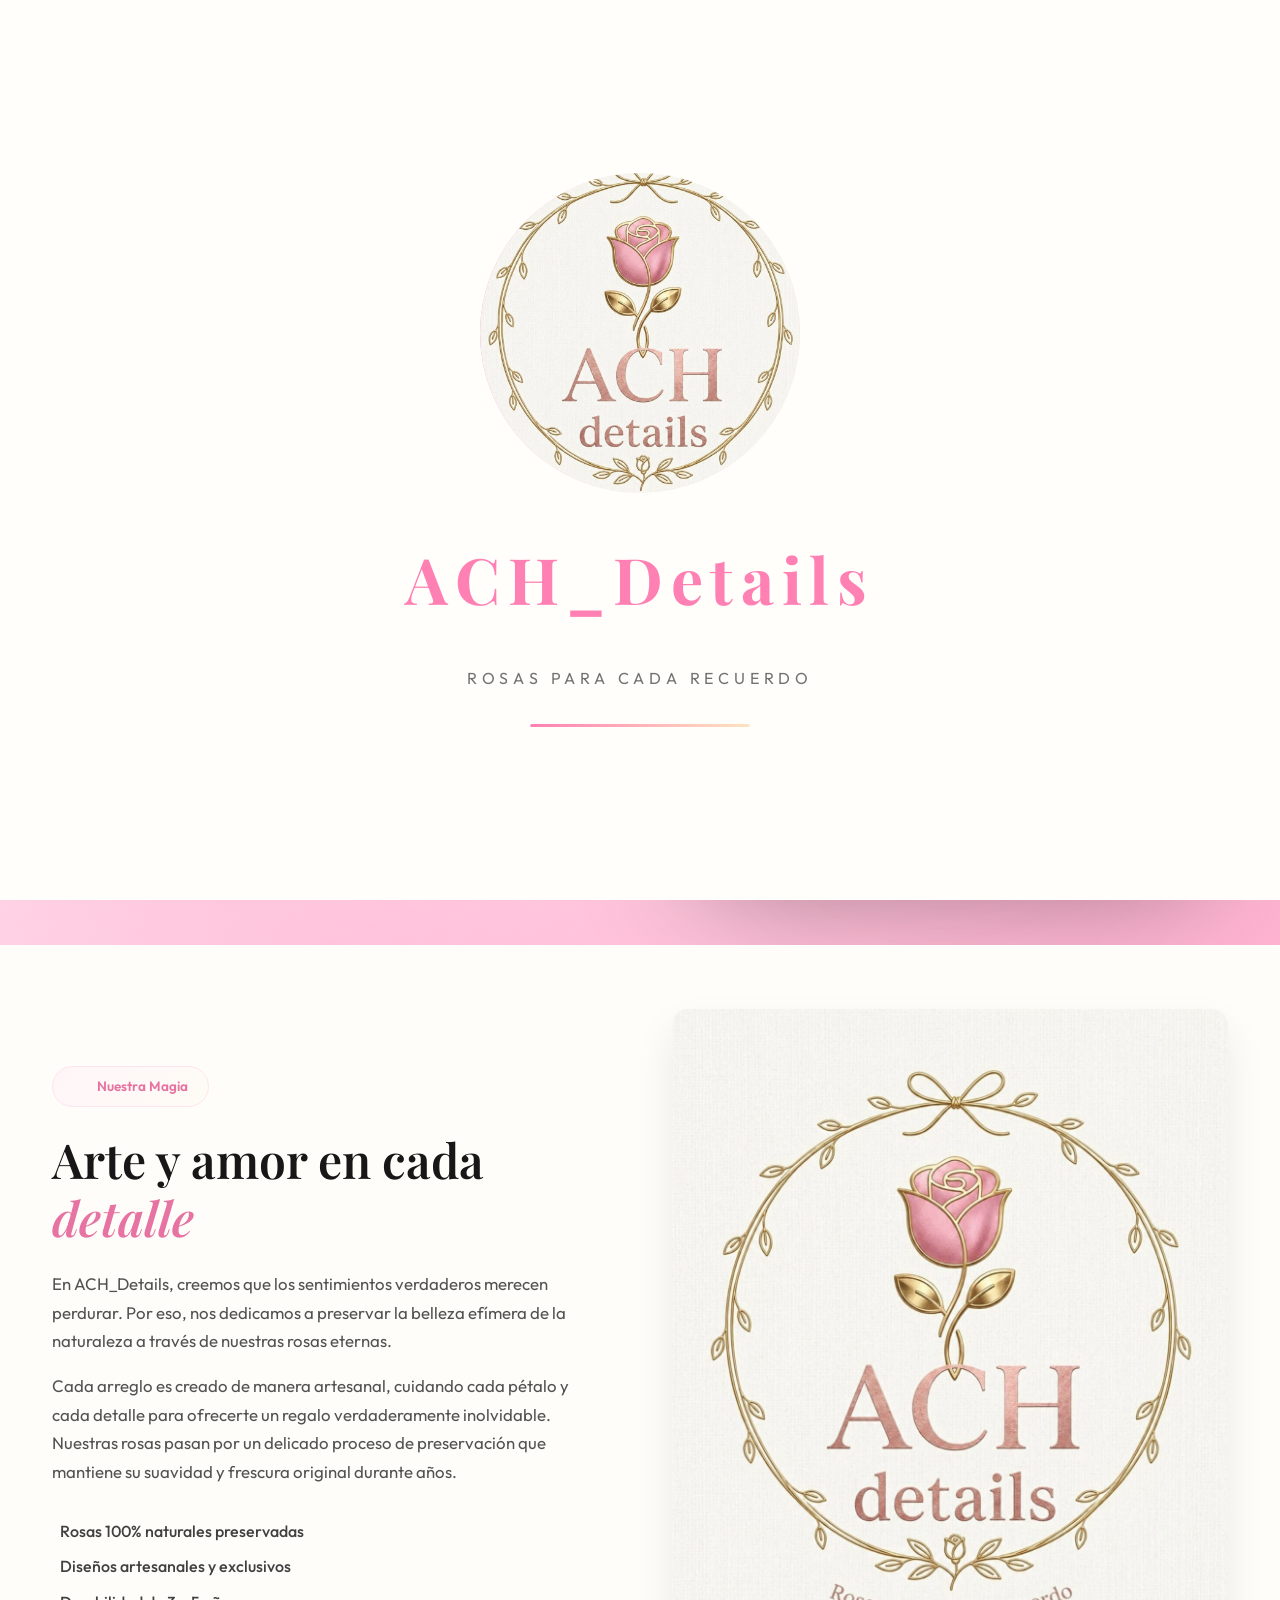
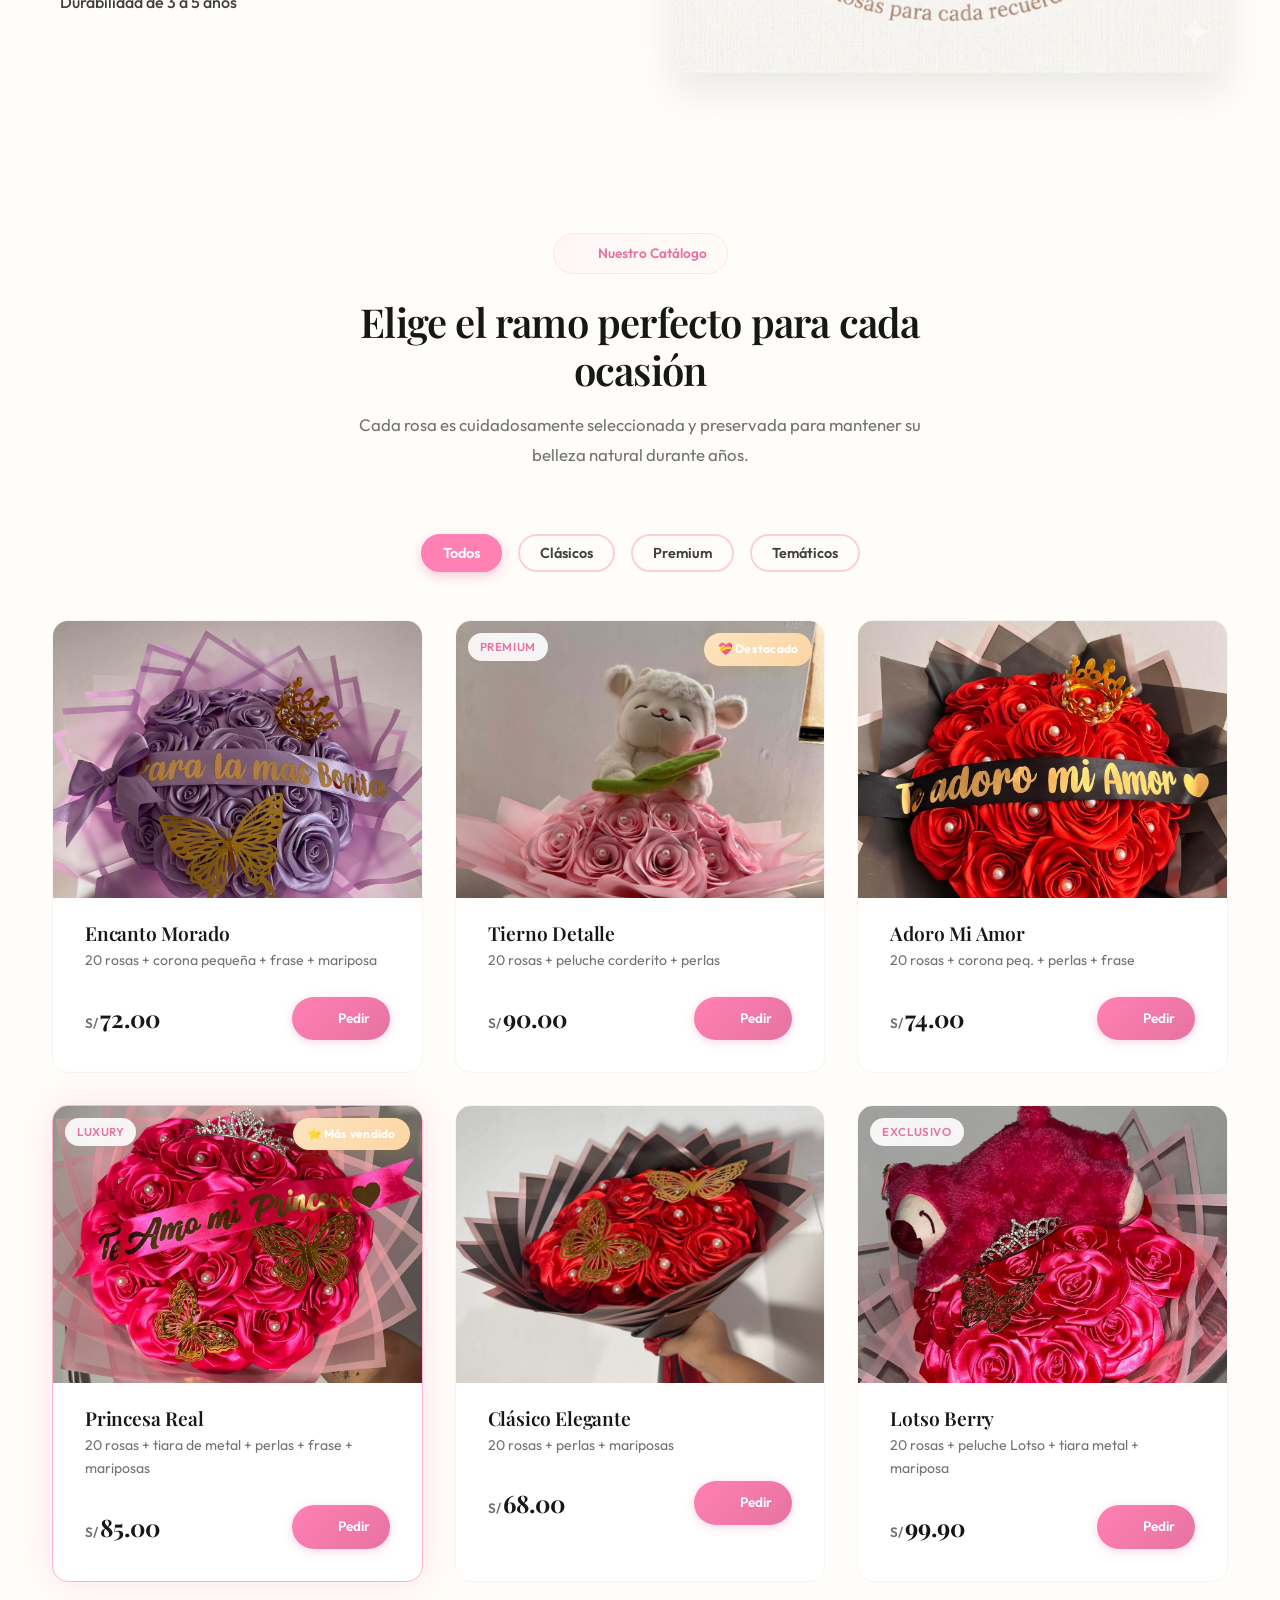
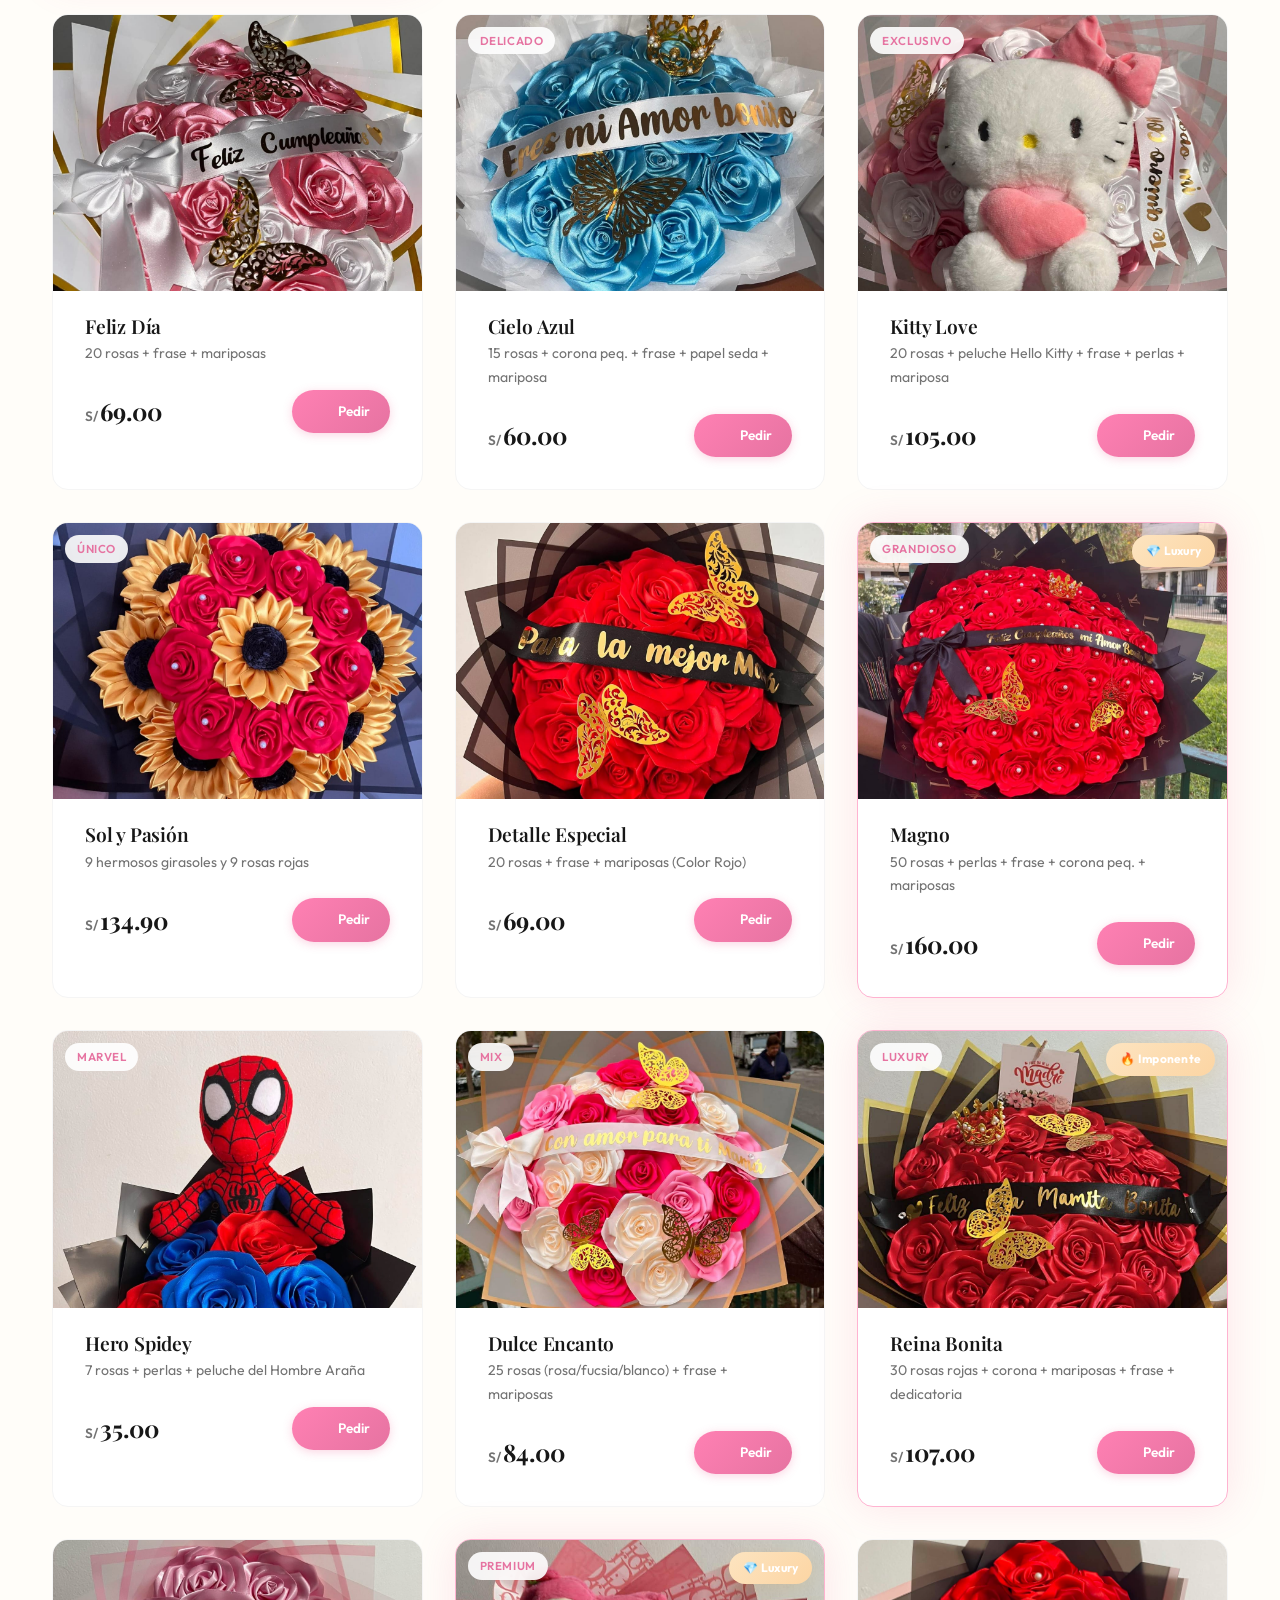
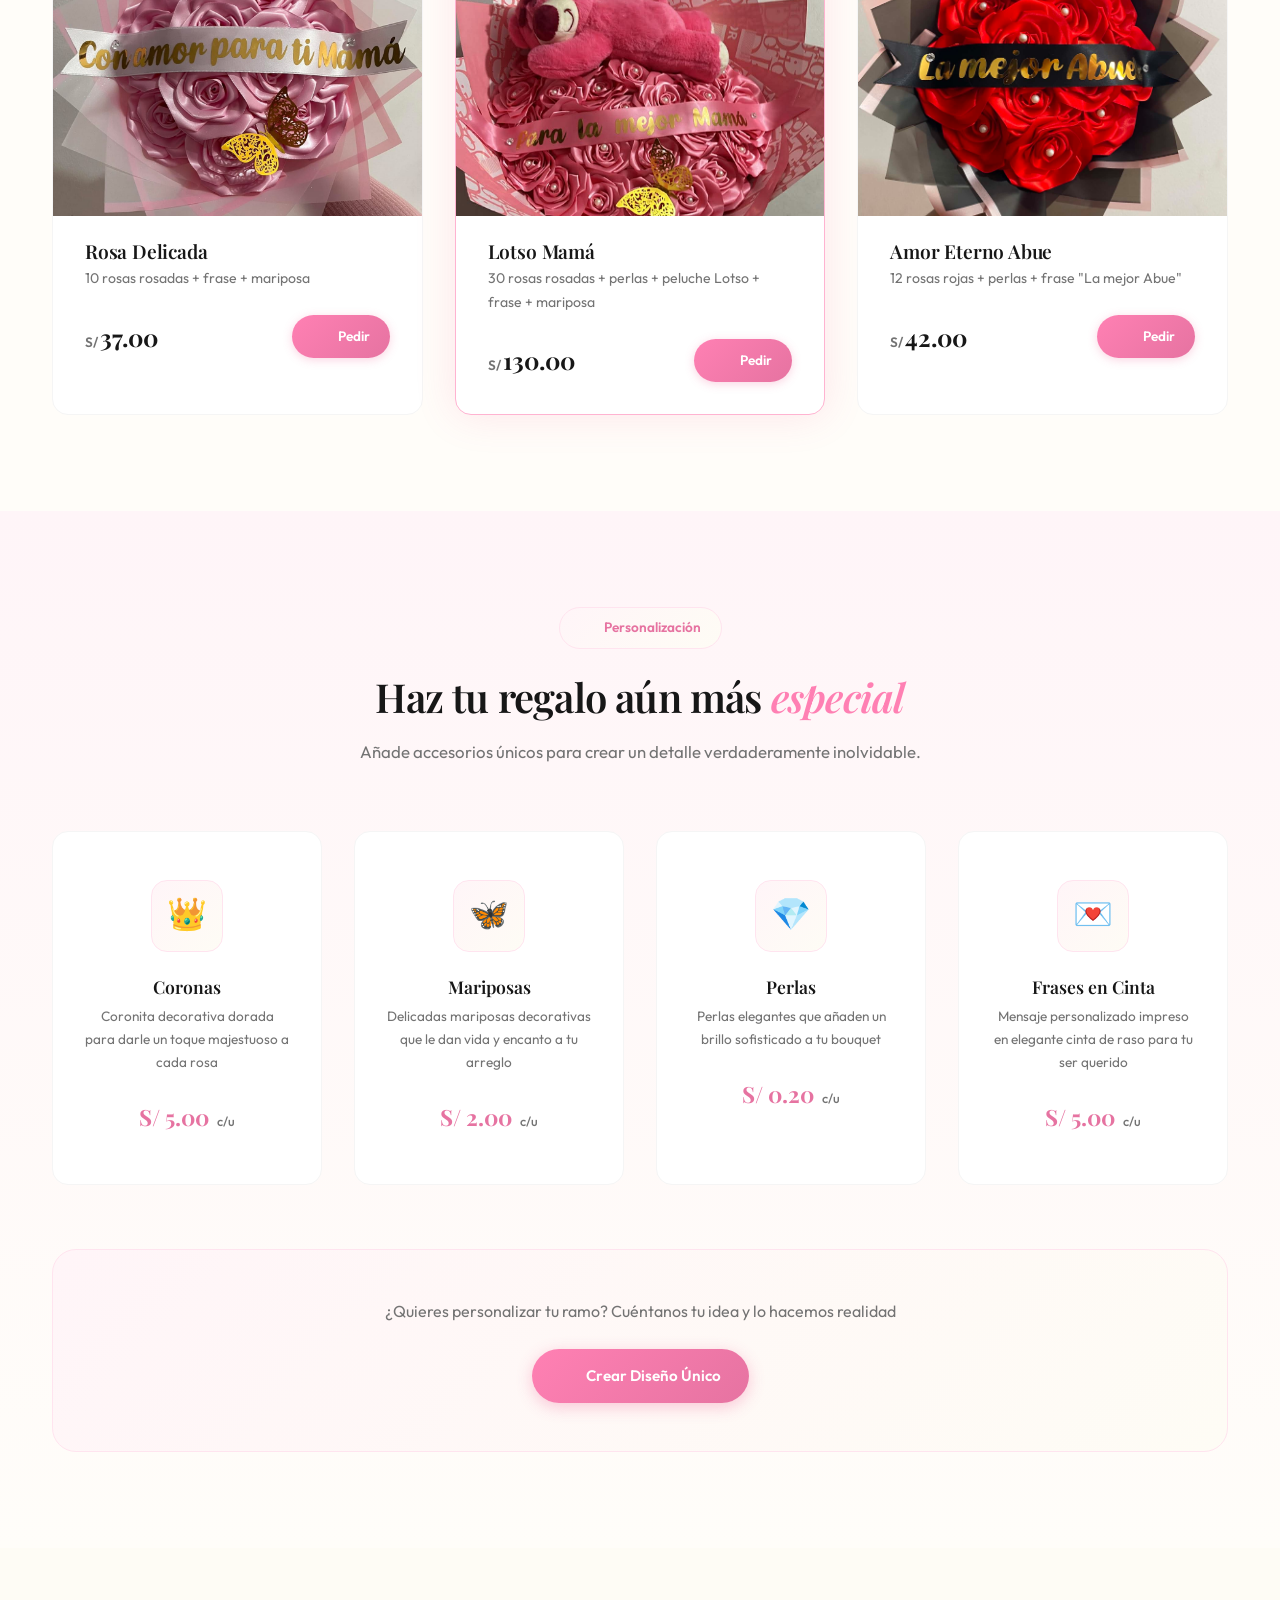
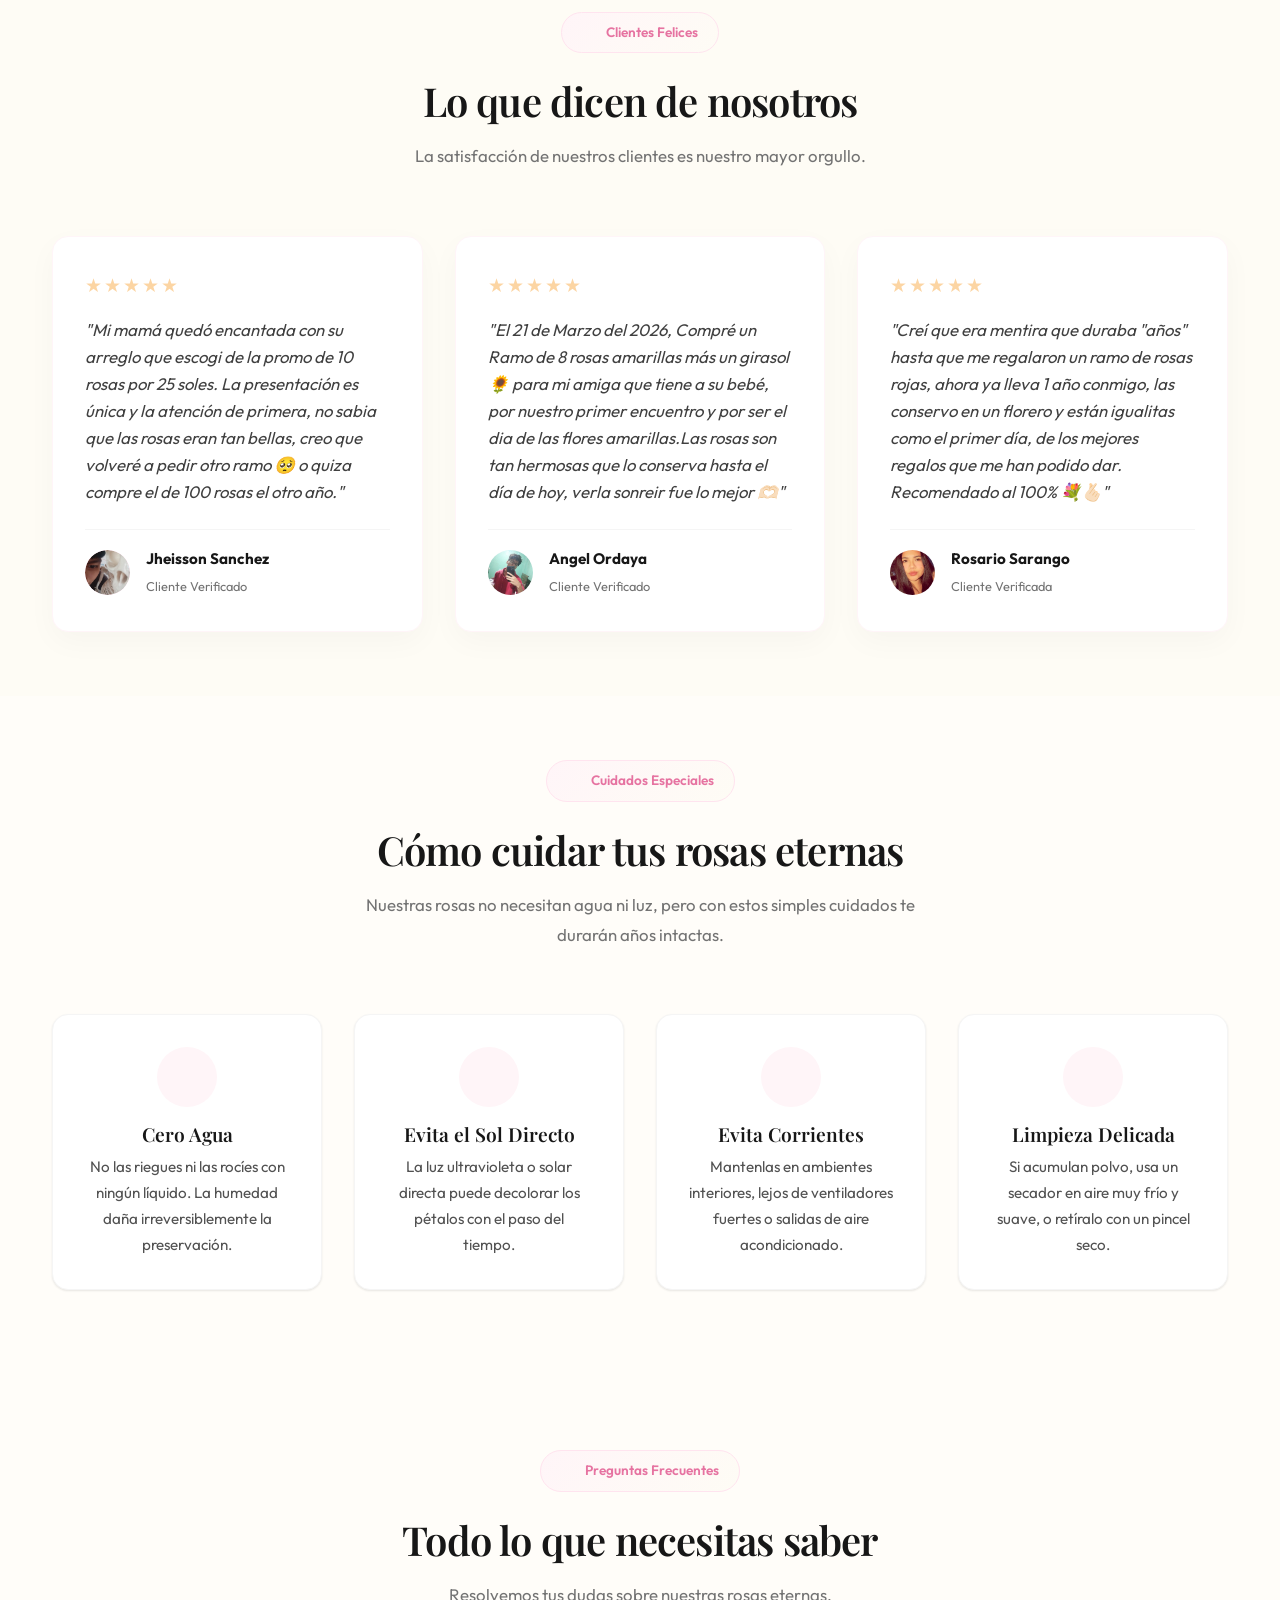
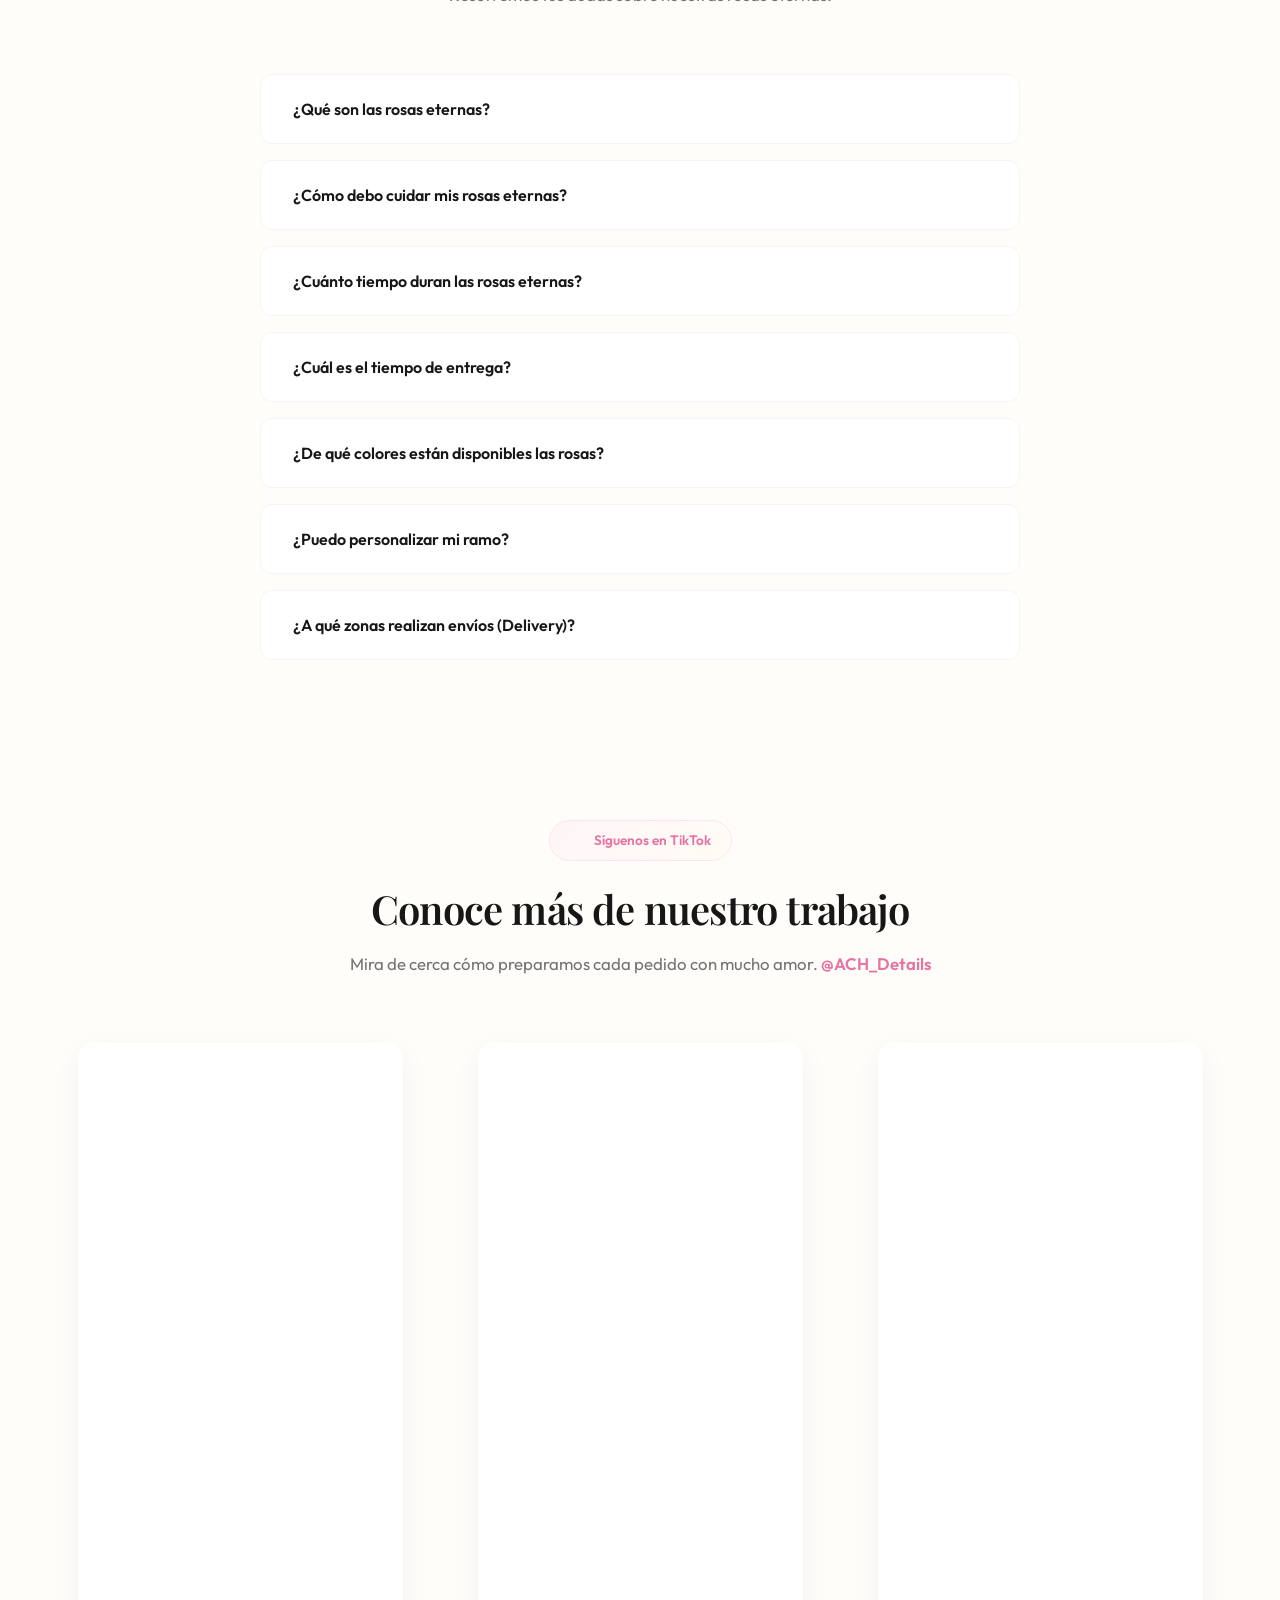
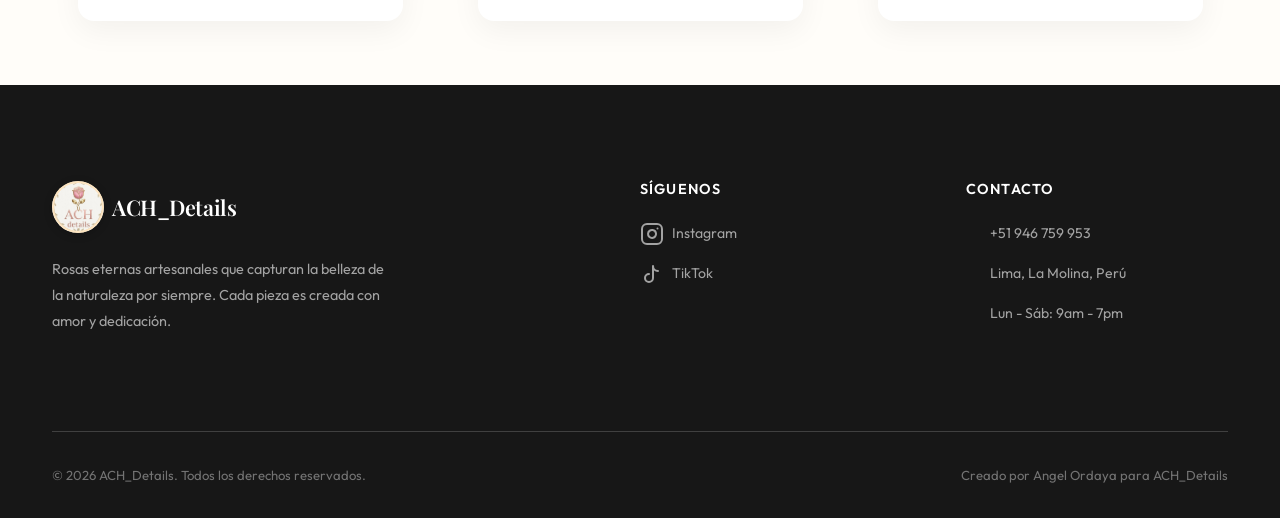
==== index.html @ c97e3cbd "Primer commit" ====
<!DOCTYPE html>
<html lang="es">

<head>
    <meta charset="UTF-8">
    <meta name="viewport" content="width=device-width, initial-scale=1.0">
    <meta name="description"
        content="ACH_Details - Rosas eternas que perduran para siempre. Ramos personalizados para cada ocasión especial. Envíos en Lima.">
    <meta name="keywords"
        content="rosas eternas, flores preservadas, ramos eternos, regalos, día de la madre, Lima, Perú">
    <title>ACH_Details | Catálogo General</title>

    <!-- Favicon -->
    <link rel="icon" type="image/jpeg" href="images/Logo.jpeg">
    <link rel="apple-touch-icon" href="images/Logo.jpeg">

    <!-- Open Graph / Redes Sociales -->
    <meta property="og:title" content="ACH_Details | Rosas Eternas">
    <meta property="og:description"
        content="Rosas artesanales que capturan la belleza de la naturaleza por siempre. Elaboradas a mano en Lima.">
    <meta property="og:image" content="https://ach-details-lima.netlify.app/images/Logo.jpeg">
    <meta property="og:url" content="https://ach-details-lima.netlify.app/">
    <meta property="og:type" content="website">

    <!-- Google Fonts -->
    <link rel="preconnect" href="https://fonts.googleapis.com">
    <link rel="preconnect" href="https://fonts.gstatic.com" crossorigin>
    <link
        href="https://fonts.googleapis.com/css2?family=Playfair+Display:ital,wght@0,400;0,500;0,600;0,700;1,400;1,500&family=Outfit:wght@300;400;500;600;700&display=swap"
        rel="stylesheet">

    <!-- Lucide Icons CDN -->
    <script src="https://unpkg.com/lucide@latest"></script>
    <!-- Canvas Confetti CDN -->
    <script src="https://cdn.jsdelivr.net/npm/canvas-confetti@1.6.0/dist/confetti.browser.min.js"></script>

    <link rel="stylesheet" href="styles.css">
    <script>
        // Pre-initialize theme to avoid flash
        const savedFatherMode = localStorage.getItem('fatherMode');
        if (savedFatherMode === 'true') {
            document.documentElement.setAttribute('data-theme', 'father');
        } else if (localStorage.getItem('theme') === 'dark') {
            document.documentElement.setAttribute('data-theme', 'dark');
        }
    </script>
</head>

<body>

    <!-- ========== PRELOADER ========== -->
    <div id="preloader">
        <div class="preloader-content">
            <div class="preloader-logo-frame">
                <img src="images/Logo.jpeg" alt="ACH_Details" class="preloader-logo">
            </div>
            <div class="preloader-text">ACH_Details</div>
            <div class="preloader-tagline">Rosas para cada recuerdo</div>
            <div class="preloader-loader">
                <div class="preloader-bar"></div>
            </div>
        </div>
    </div>

    <!-- ========== NAVBAR ========== -->
    <nav class="navbar" id="navbar">
        <div class="nav-container">
            <a href="index.html" class="nav-logo">
                <div class="logo-frame">
                    <img src="images/Logo.jpeg" alt="ACH_Details Logo" class="logo-img">
                </div>
                <span class="logo-text">ACH_Details</span>
            </a>
            <ul class="nav-links" id="nav-links">
                <li><a href="index.html#inicio">Inicio</a></li>
                <li><a href="index.html#catalogo">Catálogo</a></li>
                <li><a href="padre.html" class="nav-link-father"><i data-lucide="briefcase"></i> Día del Padre</a></li>
                <li><a href="madre.html" class="nav-link-special"><i data-lucide="flower-2"></i> Día de la Madre</a></li>
                <li><a href="index.html#personalizacion">Personalización</a></li>
                <li><a href="index.html#faq">FAQ</a></li>
            </ul>
            <div style="display: flex; align-items: center; gap: 10px;">
                <button id="theme-toggle" aria-label="Cambiar modo oscuro"
                    style="background:none; border:none; color:var(--text-secondary); cursor:pointer; padding:5px; transition:color 0.3s; z-index:1001;">
                    <i data-lucide="moon"></i>
                </button>
                <button id="music-toggle" aria-label="Reproducir música"
                    style="background:none; border:none; color:var(--text-secondary); cursor:pointer; padding:5px; transition:color 0.3s; z-index:1001;">
                    <i data-lucide="volume-x"></i>
                </button>
                <audio id="bg-audio" src="so-easy.mp3" autoplay loop></audio>
                <button class="nav-toggle" id="nav-toggle" aria-label="Abrir menú de navegación">
                    <span></span>
                    <span></span>
                    <span></span>
                </button>
            </div>
        </div>
    </nav>

    <!-- ========== HERO SECTION ========== -->
    <header class="hero" id="inicio">
        <div class="hero-particles" id="hero-particles"></div>
        <div class="hero-overlay"></div>
        <div class="hero-content">
            <div class="hero-text">
                <span class="hero-badge">
                    <i data-lucide="sparkles"></i>
                    Rosas para cada recuerdo
                </span>
                <h1>Regala amor que <em>perdura</em> para siempre</h1>
                <p>Descubre nuestra colección exclusiva de rosas eternas, preservadas con técnicas artesanales para
                    mantener su belleza intacta durante años.</p>
                <div class="hero-cta">
                    <a href="#catalogo" class="btn btn-primary" id="cta-catalogo">
                        <i data-lucide="shopping-bag"></i>
                        Ver Catálogo
                    </a>
                    <a href="https://wa.me/51946759953?text=Hola%2C%20me%20interesan%20sus%20rosas%20eternas"
                        class="btn btn-outline" target="_blank" id="cta-whatsapp">
                        <i data-lucide="message-circle"></i>
                        Escríbenos
                    </a>
                </div>
                <div class="hero-stats">
                    <div class="stat-item">
                        <span class="stat-number" data-target="500">0</span>+
                        <span class="stat-label">Clientes felices</span>
                    </div>
                    <div class="stat-item">
                        <span class="stat-number" data-target="3">0</span>+
                        <span class="stat-label">Años de duración</span>
                    </div>
                    <div class="stat-item">
                        <span class="stat-number" data-target="50">0</span>+
                        <span class="stat-label">Diseños únicos</span>
                    </div>
                </div>
            </div>
            <div class="hero-image">
                <div class="hero-image-wrapper">
                    <img src="images/Angela.jpg" alt="Angela" loading="eager" id="hero-img">
                    <div class="hero-image-glow"></div>
                </div>
            </div>
        </div>
        <div class="hero-scroll-indicator">
            <a href="#nosotros">
                <i data-lucide="chevrons-down"></i>
            </a>
        </div>
    </header>

    <!-- ========== ABOUT SECTION ========== -->
    <section class="about-section" id="nosotros">
        <div class="container">
            <div class="about-content">
                <div class="about-text" data-aos="fade-right">
                    <span class="section-tag">
                        <i data-lucide="sparkles"></i>
                        Nuestra Magia
                    </span>
                    <h2>Arte y amor en cada <em>detalle</em></h2>
                    <p>En ACH_Details, creemos que los sentimientos verdaderos merecen perdurar. Por eso, nos dedicamos
                        a preservar la belleza efímera de la naturaleza a través de nuestras rosas eternas.</p>
                    <p>Cada arreglo es creado de manera artesanal, cuidando cada pétalo y cada detalle para ofrecerte un
                        regalo verdaderamente inolvidable. Nuestras rosas pasan por un delicado proceso de preservación
                        que mantiene su suavidad y frescura original durante años.</p>
                    <ul class="about-features">
                        <li><i data-lucide="check-circle-2"></i> Rosas 100% naturales preservadas</li>
                        <li><i data-lucide="check-circle-2"></i> Diseños artesanales y exclusivos</li>
                        <li><i data-lucide="check-circle-2"></i> Durabilidad de 3 a 5 años</li>
                    </ul>
                </div>
                <div class="about-image" data-aos="fade-left">
                    <img src="images/Logo.jpeg" alt="Mi logo" loading="lazy">
                </div>
            </div>
        </div>
    </section>

    <!-- ========== CATALOG SECTION ========== -->
    <section class="catalog-section" id="catalogo">
        <div class="container">
            <div class="section-header">
                <span class="section-tag">
                    <i data-lucide="flower"></i>
                    Nuestro Catálogo
                </span>
                <h2>Elige el ramo perfecto para cada ocasión</h2>
                <p>Cada rosa es cuidadosamente seleccionada y preservada para mantener su belleza natural durante años.
                </p>
            </div>

            <!-- Catalog Filters -->
            <div class="catalog-filters" data-aos="fade-up">
                <button class="filter-btn active" data-filter="all">Todos</button>
                <button class="filter-btn" data-filter="ramos">Clásicos</button>
                <button class="filter-btn" data-filter="premium">Premium</button>
                <button class="filter-btn" data-filter="tematicos">Temáticos</button>
            </div>

            <div class="catalog-grid">

                <!-- Ramo 1: Encanto Morado -->
                <div class="product-card" data-category="ramos" data-aos="fade-up">
                    <div class="product-image">
                        <img src="images/Encanto Morado.jpg" alt="Ramo Encanto Morado" loading="lazy">
                    </div>
                    <div class="product-info">
                        <h3>Encanto Morado</h3>
                        <p>20 rosas + corona pequeña + frase + mariposa</p>
                        <div class="product-footer">
                            <div class="product-price">
                                <span class="currency">S/</span>
                                <span class="amount">72.00</span>
                            </div>
                            <a href="https://wa.me/51946759953?text=Hola%2C%20me%20interesa%20el%20Ramo%20Encanto%20Dorado%20(S/%2072.00)"
                                class="btn btn-sm" target="_blank" id="pedir-encanto">
                                <i data-lucide="message-circle"></i> Pedir
                            </a>
                        </div>
                    </div>
                </div>

                <!-- Ramo 2: Tierno Detalle -->
                <div class="product-card" data-category="premium" data-aos="fade-up" data-aos-delay="100">
                    <div class="product-badge">💝 Destacado</div>
                    <div class="product-image">
                        <img src="images/Tierno Detalle.jpg" alt="Ramo Tierno Detalle" loading="lazy"
                            style="object-position: top;">
                        <div class="product-tag">Premium</div>
                    </div>
                    <div class="product-info">
                        <h3>Tierno Detalle</h3>
                        <p>20 rosas + peluche corderito + perlas</p>
                        <div class="product-footer">
                            <div class="product-price">
                                <span class="currency">S/</span>
                                <span class="amount">90.00</span>
                            </div>
                            <a href="https://wa.me/51946759953?text=Hola%2C%20me%20interesa%20el%20Ramo%20Tierno%20Detalle%20(S/%2090.00)"
                                class="btn btn-sm" target="_blank" id="pedir-tierno">
                                <i data-lucide="message-circle"></i> Pedir
                            </a>
                        </div>
                    </div>
                </div>

                <!-- Ramo 3: Adoro Mi Amor -->
                <div class="product-card" data-category="ramos" data-aos="fade-up" data-aos-delay="200">
                    <div class="product-image">
                        <img src="images/Adoro_Mi_Amor.jpeg" alt="Ramo Adoro Mi Amor" loading="lazy">
                    </div>
                    <div class="product-info">
                        <h3>Adoro Mi Amor</h3>
                        <p>20 rosas + corona peq. + perlas + frase</p>
                        <div class="product-footer">
                            <div class="product-price">
                                <span class="currency">S/</span>
                                <span class="amount">74.00</span>
                            </div>
                            <a href="https://wa.me/51946759953?text=Hola%2C%20me%20interesa%20el%20Ramo%20Adoro%20Mi%20Amor%20(S/%2074.00)"
                                class="btn btn-sm" target="_blank" id="pedir-adoro">
                                <i data-lucide="message-circle"></i> Pedir
                            </a>
                        </div>
                    </div>
                </div>

                <!-- Ramo 4: Princesa Real -->
                <div class="product-card featured" data-category="premium" data-aos="fade-up" data-aos-delay="300">
                    <div class="product-badge">⭐ Más vendido</div>
                    <div class="product-image">
                        <img src="images/Princesa Real.jpg" alt="Ramo Princesa Real" loading="lazy">
                        <div class="product-tag">Luxury</div>
                    </div>
                    <div class="product-info">
                        <h3>Princesa Real</h3>
                        <p>20 rosas + tiara de metal + perlas + frase + mariposas</p>
                        <div class="product-footer">
                            <div class="product-price">
                                <span class="currency">S/</span>
                                <span class="amount">85.00</span>
                            </div>
                            <a href="https://wa.me/51946759953?text=Hola%2C%20me%20interesa%20el%20Ramo%20Princesa%20Real%20(S/%2085.00)"
                                class="btn btn-sm" target="_blank" id="pedir-princesa">
                                <i data-lucide="message-circle"></i> Pedir
                            </a>
                        </div>
                    </div>
                </div>

                <!-- Ramo 5: Clásico Elegante -->
                <div class="product-card" data-category="ramos" data-aos="fade-up">
                    <div class="product-image">
                        <img src="images/Clasico_Elegante.jpeg" alt="Ramo Clásico Elegante" loading="lazy">
                    </div>
                    <div class="product-info">
                        <h3>Clásico Elegante</h3>
                        <p>20 rosas + perlas + mariposas</p>
                        <div class="product-footer">
                            <div class="product-price">
                                <span class="currency">S/</span>
                                <span class="amount">68.00</span>
                            </div>
                            <a href="https://wa.me/51946759953?text=Hola%2C%20me%20interesa%20el%20Ramo%20Cl%C3%A1sico%20Elegante%20(S/%2068.00)"
                                class="btn btn-sm" target="_blank" id="pedir-clasico">
                                <i data-lucide="message-circle"></i> Pedir
                            </a>
                        </div>
                    </div>
                </div>

                <!-- Ramo 6: Lotso Berry -->
                <div class="product-card" data-category="tematicos" data-aos="fade-up" data-aos-delay="100">
                    <div class="product-image">
                        <img src="images/Lotso%20Berry.jpeg" alt="Ramo Lotso Berry" loading="lazy"
                            style="object-fit: cover;">
                        <div class="product-tag">Exclusivo</div>
                    </div>
                    <div class="product-info">
                        <h3>Lotso Berry</h3>
                        <p>20 rosas + peluche Lotso + tiara metal + mariposa</p>
                        <div class="product-footer">
                            <div class="product-price">
                                <span class="currency">S/</span>
                                <span class="amount">99.90</span>
                            </div>
                            <a href="https://wa.me/51946759953?text=Hola%2C%20me%20interesa%20el%20Ramo%20Lotso%20Berry%20(S/%2099.90)"
                                class="btn btn-sm" target="_blank" id="pedir-lotso">
                                <i data-lucide="message-circle"></i> Pedir
                            </a>
                        </div>
                    </div>
                </div>

                <!-- Ramo 7: Feliz Día -->
                <div class="product-card" data-category="ramos" data-aos="fade-up" data-aos-delay="200">
                    <div class="product-image">
                        <img src="images/Feliz Dia.jpg" alt="Ramo Feliz Día" loading="lazy">
                    </div>
                    <div class="product-info">
                        <h3>Feliz Día</h3>
                        <p>20 rosas + frase + mariposas</p>
                        <div class="product-footer">
                            <div class="product-price">
                                <span class="currency">S/</span>
                                <span class="amount">69.00</span>
                            </div>
                            <a href="https://wa.me/51946759953?text=Hola%2C%20me%20interesa%20el%20Ramo%20Feliz%20D%C3%ADa%20(S/%2069.00)"
                                class="btn btn-sm" target="_blank" id="pedir-felizdia">
                                <i data-lucide="message-circle"></i> Pedir
                            </a>
                        </div>
                    </div>
                </div>

                <!-- Ramo 8: Cielo Azul -->
                <div class="product-card" data-category="ramos" data-aos="fade-up" data-aos-delay="300">
                    <div class="product-image">
                        <img src="images/Cielo%20azul.jpeg" alt="Ramo Cielo Azul" loading="lazy"
                            style="object-fit: cover;">
                        <div class="product-tag">Delicado</div>
                    </div>
                    <div class="product-info">
                        <h3>Cielo Azul</h3>
                        <p>15 rosas + corona peq. + frase + papel seda + mariposa</p>
                        <div class="product-footer">
                            <div class="product-price">
                                <span class="currency">S/</span>
                                <span class="amount">60.00</span>
                            </div>
                            <a href="https://wa.me/51946759953?text=Hola%2C%20me%20interesa%20el%20Ramo%20Cielo%20Azul%20(S/%2060.00)"
                                class="btn btn-sm" target="_blank" id="pedir-cielo">
                                <i data-lucide="message-circle"></i> Pedir
                            </a>
                        </div>
                    </div>
                </div>

                <!-- Ramo 9: Kitty Love -->
                <div class="product-card" data-category="tematicos" data-aos="fade-up">
                    <div class="product-image">
                        <img src="images/Kitty%20Love.jpeg" alt="Ramo Kitty Love" loading="lazy"
                            style="object-fit: cover;">
                        <div class="product-tag">Exclusivo</div>
                    </div>
                    <div class="product-info">
                        <h3>Kitty Love</h3>
                        <p>20 rosas + peluche Hello Kitty + frase + perlas + mariposa</p>
                        <div class="product-footer">
                            <div class="product-price">
                                <span class="currency">S/</span>
                                <span class="amount">105.00</span>
                            </div>
                            <a href="https://wa.me/51946759953?text=Hola%2C%20me%20interesa%20el%20Ramo%20Kitty%20Love%20(S/%20105.00)"
                                class="btn btn-sm" target="_blank" id="pedir-kitty">
                                <i data-lucide="message-circle"></i> Pedir
                            </a>
                        </div>
                    </div>
                </div>

                <!-- Ramo 10: Sol y Pasión -->
                <div class="product-card" data-category="premium" data-aos="fade-up" data-aos-delay="100">
                    <div class="product-image">
                        <img src="images/Sol%20y%20pasi%C3%B3n.jpeg" alt="Ramo Sol y Pasión" loading="lazy"
                            style="object-fit: cover;">
                        <div class="product-tag">Único</div>
                    </div>
                    <div class="product-info">
                        <h3>Sol y Pasión</h3>
                        <p>9 hermosos girasoles y 9 rosas rojas</p>
                        <div class="product-footer">
                            <div class="product-price">
                                <span class="currency">S/</span>
                                <span class="amount">134.90</span>
                            </div>
                            <a href="https://wa.me/51946759953?text=Hola%2C%20me%20interesa%20el%20Ramo%20Sol%20y%20Pasi%C3%B3n%20(S/%20134.90)"
                                class="btn btn-sm" target="_blank" id="pedir-sol">
                                <i data-lucide="message-circle"></i> Pedir
                            </a>
                        </div>
                    </div>
                </div>

                <!-- Ramo 11: Para Mamá / Especial -->
                <div class="product-card" data-category="ramos" data-aos="fade-up" data-aos-delay="200">
                    <div class="product-image">
                        <img src="images/Detalle%20especial.jpeg" alt="Ramo Especial" loading="lazy"
                            style="object-fit: cover;">
                    </div>
                    <div class="product-info">
                        <h3>Detalle Especial</h3>
                        <p>20 rosas + frase + mariposas (Color Rojo)</p>
                        <div class="product-footer">
                            <div class="product-price">
                                <span class="currency">S/</span>
                                <span class="amount">69.00</span>
                            </div>
                            <a href="https://wa.me/51946759953?text=Hola%2C%20me%20interesa%20el%20Ramo%20Detalle%20Especial%20(S/%2069.00)"
                                class="btn btn-sm" target="_blank" id="pedir-especial">
                                <i data-lucide="message-circle"></i> Pedir
                            </a>
                        </div>
                    </div>
                </div>

                <!-- Ramo 12: Magno Cumpleaños -->
                <div class="product-card featured" data-category="premium" data-aos="fade-up" data-aos-delay="300">
                    <div class="product-badge">💎 Luxury</div>
                    <div class="product-image">
                        <img src="images/Magno.jpeg" alt="Ramo Magno" loading="lazy" style="object-fit: cover;">
                        <div class="product-tag">Grandioso</div>
                    </div>
                    <div class="product-info">
                        <h3>Magno</h3>
                        <p>50 rosas + perlas + frase + corona peq. + mariposas</p>
                        <div class="product-footer">
                            <div class="product-price">
                                <span class="currency">S/</span>
                                <span class="amount">160.00</span>
                            </div>
                            <a href="https://wa.me/51946759953?text=Hola%2C%20me%20interesa%20el%20Ramo%20Magno%20(S/%20160.00)"
                                class="btn btn-sm" target="_blank" id="pedir-magno">
                                <i data-lucide="message-circle"></i> Pedir
                            </a>
                        </div>
                    </div>
                </div>

                <!-- Ramo 13: Hero Spidey -->
                <div class="product-card" data-category="tematicos" data-aos="fade-up">
                    <div class="product-image">
                        <img src="images/Hero%20Spidey.jpeg" alt="Ramo Hero Spidey" loading="lazy"
                            style="object-fit: cover; object-position: top;">
                        <div class="product-tag">Marvel</div>
                    </div>
                    <div class="product-info">
                        <h3>Hero Spidey</h3>
                        <p>7 rosas + perlas + peluche del Hombre Araña</p>
                        <div class="product-footer">
                            <div class="product-price">
                                <span class="currency">S/</span>
                                <span class="amount">35.00</span>
                            </div>
                            <a href="https://wa.me/51946759953?text=Hola%2C%20me%20interesa%20el%20Ramo%20Hero%20Spidey%20(S/%2035.00)"
                                class="btn btn-sm" target="_blank" id="pedir-spidey">
                                <i data-lucide="message-circle"></i> Pedir
                            </a>
                        </div>
                    </div>
                </div>

                <!-- Ramo 14: Dulce Encanto (Ramo 84) -->
                <div class="product-card" data-category="premium" data-aos="fade-up">
                    <div class="product-image">
                        <img src="images/Ramo 84.jpeg" alt="Ramo Dulce Encanto - 25 rosas mix" loading="lazy">
                        <div class="product-tag">Mix</div>
                    </div>
                    <div class="product-info">
                        <h3>Dulce Encanto</h3>
                        <p>25 rosas (rosa/fucsia/blanco) + frase + mariposas</p>
                        <div class="product-footer">
                            <div class="product-price">
                                <span class="currency">S/</span>
                                <span class="amount">84.00</span>
                            </div>
                            <a href="https://wa.me/51946759953?text=Hola%2C%20me%20interesa%20el%20Ramo%20Dulce%20Encanto%20(S/%2084.00)"
                                class="btn btn-sm" target="_blank" id="pedir-dulce-encanto">
                                <i data-lucide="message-circle"></i> Pedir
                            </a>
                        </div>
                    </div>
                </div>

                <!-- Ramo 15: Reina Bonita (Ramo 107) -->
                <div class="product-card featured" data-category="premium" data-aos="fade-up" data-aos-delay="100">
                    <div class="product-badge">🔥 Imponente</div>
                    <div class="product-image">
                        <img src="images/Ramo de 107.jpeg" alt="Ramo Reina Bonita - 30 rosas rojas" loading="lazy">
                        <div class="product-tag">Luxury</div>
                    </div>
                    <div class="product-info">
                        <h3>Reina Bonita</h3>
                        <p>30 rosas rojas + corona + mariposas + frase + dedicatoria</p>
                        <div class="product-footer">
                            <div class="product-price">
                                <span class="currency">S/</span>
                                <span class="amount">107.00</span>
                            </div>
                            <a href="https://wa.me/51946759953?text=Hola%2C%20me%20interesa%20el%20Ramo%20Reina%20Bonita%20(S/%20107.00)"
                                class="btn btn-sm" target="_blank" id="pedir-reina-bonita">
                                <i data-lucide="message-circle"></i> Pedir
                            </a>
                        </div>
                    </div>
                </div>

                <!-- Ramo 17: Rosa Delicada (Ramo 37) -->
                <div class="product-card" data-category="ramos" data-aos="fade-up">
                    <div class="product-image">
                        <img src="images/Ramo de 37.jpg" alt="Ramo Rosa Delicada - 10 rosas rosadas" loading="lazy">
                    </div>
                    <div class="product-info">
                        <h3>Rosa Delicada</h3>
                        <p>10 rosas rosadas + frase + mariposa</p>
                        <div class="product-footer">
                            <div class="product-price">
                                <span class="currency">S/</span>
                                <span class="amount">37.00</span>
                            </div>
                            <a href="https://wa.me/51946759953?text=Hola%2C%20me%20interesa%20el%20Ramo%20Rosa%20Delicada%20(S/%2037.00)"
                                class="btn btn-sm" target="_blank" id="pedir-rosa-delicada">
                                <i data-lucide="message-circle"></i> Pedir
                            </a>
                        </div>
                    </div>
                </div>

                <!-- Ramo 18: Lotso Mamá (Ramo 130) -->
                <div class="product-card featured" data-category="premium" data-aos="fade-up" data-aos-delay="100">
                    <div class="product-badge">💎 Luxury</div>
                    <div class="product-image">
                        <img src="images/Ramo de 130.jpg" alt="Ramo Lotso Mamá - 30 rosas con Lotso" loading="lazy">
                        <div class="product-tag">Premium</div>
                    </div>
                    <div class="product-info">
                        <h3>Lotso Mamá</h3>
                        <p>30 rosas rosadas + perlas + peluche Lotso + frase + mariposa</p>
                        <div class="product-footer">
                            <div class="product-price">
                                <span class="currency">S/</span>
                                <span class="amount">130.00</span>
                            </div>
                            <a href="https://wa.me/51946759953?text=Hola%2C%20me%20interesa%20el%20Ramo%20Lotso%20Mam%C3%A1%20(S/%20130.00)"
                                class="btn btn-sm" target="_blank" id="pedir-lotso-mama">
                                <i data-lucide="message-circle"></i> Pedir
                            </a>
                        </div>
                    </div>
                </div>

                <!-- Ramo 19: Amor Eterno Abue (Ramo 42) -->
                <div class="product-card" data-category="ramos" data-aos="fade-up" data-aos-delay="200">
                    <div class="product-image">
                        <img src="images/Ramo de 42.jpg" alt="Ramo Amor Eterno Abue - 12 rosas rojas" loading="lazy">
                    </div>
                    <div class="product-info">
                        <h3>Amor Eterno Abue</h3>
                        <p>12 rosas rojas + perlas + frase "La mejor Abue"</p>
                        <div class="product-footer">
                            <div class="product-price">
                                <span class="currency">S/</span>
                                <span class="amount">42.00</span>
                            </div>
                            <a href="https://wa.me/51946759953?text=Hola%2C%20me%20interesa%20el%20Ramo%20Amor%20Eterno%20Abue%20(S/%2042.00)"
                                class="btn btn-sm" target="_blank" id="pedir-amor-abue">
                                <i data-lucide="message-circle"></i> Pedir
                            </a>
                        </div>
                    </div>
                </div>

            </div>
        </div>
    </section>

    <!-- ========== PERSONALIZATION / ADD-ONS ========== -->
    <section class="addons-section" id="personalizacion">
        <div class="container">
            <div class="section-header">
                <span class="section-tag">
                    <i data-lucide="wand-2"></i>
                    Personalización
                </span>
                <h2>Haz tu regalo aún más <em>especial</em></h2>
                <p>Añade accesorios únicos para crear un detalle verdaderamente inolvidable.</p>
            </div>
            <div class="addons-grid">
                <div class="addon-card" data-aos="fade-up">
                    <div class="addon-icon">
                        <span class="addon-emoji">👑</span>
                    </div>
                    <h3>Coronas</h3>
                    <p>Coronita decorativa dorada para darle un toque majestuoso a cada rosa</p>
                    <div class="addon-price">
                        <span>S/ 5.00</span>
                        <span class="addon-unit">c/u</span>
                    </div>
                </div>
                <div class="addon-card" data-aos="fade-up" data-aos-delay="100">
                    <div class="addon-icon">
                        <span class="addon-emoji">🦋</span>
                    </div>
                    <h3>Mariposas</h3>
                    <p>Delicadas mariposas decorativas que le dan vida y encanto a tu arreglo</p>
                    <div class="addon-price">
                        <span>S/ 2.00</span>
                        <span class="addon-unit">c/u</span>
                    </div>
                </div>
                <div class="addon-card" data-aos="fade-up" data-aos-delay="200">
                    <div class="addon-icon">
                        <span class="addon-emoji">💎</span>
                    </div>
                    <h3>Perlas</h3>
                    <p>Perlas elegantes que añaden un brillo sofisticado a tu bouquet</p>
                    <div class="addon-price">
                        <span>S/ 0.20</span>
                        <span class="addon-unit">c/u</span>
                    </div>
                </div>
                <div class="addon-card" data-aos="fade-up" data-aos-delay="300">
                    <div class="addon-icon">
                        <span class="addon-emoji">💌</span>
                    </div>
                    <h3>Frases en Cinta</h3>
                    <p>Mensaje personalizado impreso en elegante cinta de raso para tu ser querido</p>
                    <div class="addon-price">
                        <span>S/ 5.00</span>
                        <span class="addon-unit">c/u</span>
                    </div>
                </div>
            </div>
            <div class="addons-cta">
                <p>¿Quieres personalizar tu ramo? Cuéntanos tu idea y lo hacemos realidad</p>
                <a href="#" class="btn btn-primary" id="cta-diseno-unico">
                    <i data-lucide="sparkles"></i>
                    Crear Diseño Único
                </a>
            </div>
        </div>
    </section>

    <!-- ========== TESTIMONIALS SECTION ========== -->
    <section class="testimonials-section" id="testimonios">
        <div class="container">
            <div class="section-header">
                <span class="section-tag">
                    <i data-lucide="heart"></i>
                    Clientes Felices
                </span>
                <h2>Lo que dicen de nosotros</h2>
                <p>La satisfacción de nuestros clientes es nuestro mayor orgullo.</p>
            </div>
            <div class="testimonials-grid">
                <div class="testimonial-card" data-aos="fade-up">
                    <div class="testimonial-stars">★★★★★</div>
                    <p class="testimonial-quote">"Mi mamá quedó encantada con su arreglo que escogi de
                        la promo de 10 rosas por 25 soles. La
                        presentación es única y la atención de primera, no sabia que las rosas eran tan bellas, creo que
                        volveré a pedir otro ramo 🥺 o quiza compre el de 100 rosas el otro año."
                    </p>
                    <div class="testimonial-author">
                        <div class="author-avatar"><img src="images/Jheisson.jpg" alt="Jheisson Sanchez"
                                class="author-avatar"></div>
                        <div class="author-info">
                            <strong>Jheisson Sanchez</strong>
                            <span>Cliente Verificado</span>
                        </div>
                    </div>
                </div>
                <div class="testimonial-card" data-aos="fade-up" data-aos-delay="100">
                    <div class="testimonial-stars">★★★★★</div>
                    <p class="testimonial-quote">"El 21 de Marzo del 2026, Compré un Ramo de 8 rosas amarillas más un
                        girasol 🌻 para mi amiga que tiene a su bebé, por nuestro primer encuentro y por ser el dia de
                        las flores amarillas.Las rosas son tan hermosas que lo conserva hasta el día de hoy, verla
                        sonreir fue lo mejor 🫶🏻"
                    </p>
                    <div class="testimonial-author">
                        <div class="author-avatar"><img src="images/Angel.jpeg" alt="Angel Ordaya" loading="lazy"></div>
                        <div class="author-info">
                            <strong>Angel Ordaya</strong>
                            <span>Cliente Verificado</span>
                        </div>
                    </div>
                </div>
                <div class="testimonial-card" data-aos="fade-up" data-aos-delay="200">
                    <div class="testimonial-stars">★★★★★</div>
                    <p class="testimonial-quote">"Creí que era mentira que duraba "años" hasta que me regalaron un ramo
                        de rosas rojas, ahora ya lleva 1 año conmigo, las conservo en un florero y están igualitas
                        como el primer día, de los mejores regalos que me han podido dar. Recomendado al 100% 💐🫰🏻"
                    </p>
                    <div class="testimonial-author">
                        <div class="author-avatar"><img src="images/Rosario.jpeg" alt="Rosario Sarango" loading="lazy">
                        </div>
                        <div class="author-info">
                            <strong>Rosario Sarango</strong>
                            <span>Cliente Verificada</span>
                        </div>
                    </div>
                </div>
            </div>
        </div>
    </section>

    <!-- ========== CARE SECTION ========== -->
    <section class="care-section" id="cuidados">
        <div class="container">
            <div class="section-header">
                <span class="section-tag">
                    <i data-lucide="shield-check"></i>
                    Cuidados Especiales
                </span>
                <h2>Cómo cuidar tus rosas eternas</h2>
                <p>Nuestras rosas no necesitan agua ni luz, pero con estos simples cuidados te durarán años intactas.
                </p>
            </div>
            <div class="care-grid">
                <div class="care-card" data-aos="fade-up">
                    <div class="care-icon"><i data-lucide="droplet-off"></i></div>
                    <h3>Cero Agua</h3>
                    <p>No las riegues ni las rocíes con ningún líquido. La humedad daña irreversiblemente la
                        preservación.</p>
                </div>
                <div class="care-card" data-aos="fade-up" data-aos-delay="100">
                    <div class="care-icon"><i data-lucide="sun-dim"></i></div>
                    <h3>Evita el Sol Directo</h3>
                    <p>La luz ultravioleta o solar directa puede decolorar los pétalos con el paso del tiempo.</p>
                </div>
                <div class="care-card" data-aos="fade-up" data-aos-delay="200">
                    <div class="care-icon"><i data-lucide="wind"></i></div>
                    <h3>Evita Corrientes</h3>
                    <p>Mantenlas en ambientes interiores, lejos de ventiladores fuertes o salidas de aire acondicionado.
                    </p>
                </div>
                <div class="care-card" data-aos="fade-up" data-aos-delay="300">
                    <div class="care-icon"><i data-lucide="brush"></i></div>
                    <h3>Limpieza Delicada</h3>
                    <p>Si acumulan polvo, usa un secador en aire muy frío y suave, o retíralo con un pincel seco.</p>
                </div>
            </div>
        </div>
    </section>

    <!-- ========== FAQ SECTION ========== -->
    <section class="faq-section" id="faq">
        <div class="container">
            <div class="section-header">
                <span class="section-tag">
                    <i data-lucide="help-circle"></i>
                    Preguntas Frecuentes
                </span>
                <h2>Todo lo que necesitas saber</h2>
                <p>Resolvemos tus dudas sobre nuestras rosas eternas.</p>
            </div>
            <div class="faq-list">
                <div class="faq-item" id="faq-1">
                    <button class="faq-question" aria-expanded="false" aria-controls="faq-answer-1">
                        <span>¿Qué son las rosas eternas?</span>
                        <i data-lucide="chevron-down" class="faq-icon"></i>
                    </button>
                    <div class="faq-answer" id="faq-answer-1">
                        <p>Las rosas eternas son rosas naturales que han sido sometidas a un proceso de preservación
                            especial. Este proceso reemplaza la savia natural por una solución a base de glicerina, lo
                            que permite que la rosa mantenga su apariencia fresca, suave y hermosa durante <strong>3
                                años o más</strong>, sin necesidad de agua ni luz solar.</p>
                    </div>
                </div>
                <div class="faq-item" id="faq-2">
                    <button class="faq-question" aria-expanded="false" aria-controls="faq-answer-2">
                        <span>¿Cómo debo cuidar mis rosas eternas?</span>
                        <i data-lucide="chevron-down" class="faq-icon"></i>
                    </button>
                    <div class="faq-answer" id="faq-answer-2">
                        <p>¡Son muy fáciles de cuidar! Solo sigue estas recomendaciones:</p>
                        <ul>
                            <li><strong>No las mojes</strong> ni las rocíes con agua.</li>
                            <li>Mantenlas <strong>alejadas de la luz solar directa</strong> para preservar su color.
                            </li>
                            <li>Evita tocar los pétalos con frecuencia.</li>
                            <li>Mantenlas en un lugar con <strong>poca humedad</strong>.</li>
                            <li>Límpialas suavemente con un <strong>pincel seco</strong> si acumulan polvo.</li>
                        </ul>
                    </div>
                </div>
                <div class="faq-item" id="faq-3">
                    <button class="faq-question" aria-expanded="false" aria-controls="faq-answer-3">
                        <span>¿Cuánto tiempo duran las rosas eternas?</span>
                        <i data-lucide="chevron-down" class="faq-icon"></i>
                    </button>
                    <div class="faq-answer" id="faq-answer-3">
                        <p>Con los cuidados adecuados, nuestras rosas eternas pueden durar entre <strong>3 a 5
                                años</strong> manteniendo su belleza original. Algunas clientas nos han reportado que
                            sus rosas siguen perfectas después de más de 5 años.</p>
                    </div>
                </div>
                <div class="faq-item" id="faq-4">
                    <button class="faq-question" aria-expanded="false" aria-controls="faq-answer-4">
                        <span>¿Cuál es el tiempo de entrega?</span>
                        <i data-lucide="chevron-down" class="faq-icon"></i>
                    </button>
                    <div class="faq-answer" id="faq-answer-4">
                        <p>Nuestros tiempos de entrega son:</p>
                        <ul>
                            <li><strong>Pedidos en stock:</strong> Entrega en 24 a 48 horas.</li>
                            <li><strong>Pedidos personalizados:</strong> De 3 a 5 días hábiles.</li>
                            <li><strong>Envíos a domicilio en Lima:</strong> Coordinamos la entrega por WhatsApp.</li>
                            <li><strong>Envíos a provincias:</strong> Mediante <strong>Shalom</strong>, con costo
                                adicional según destino.</li>
                        </ul>
                    </div>
                </div>
                <div class="faq-item" id="faq-5">
                    <button class="faq-question" aria-expanded="false" aria-controls="faq-answer-5">
                        <span>¿De qué colores están disponibles las rosas?</span>
                        <i data-lucide="chevron-down" class="faq-icon"></i>
                    </button>
                    <div class="faq-answer" id="faq-answer-5">
                        <p>Contamos con una amplia variedad de colores: <strong>rojo, rosa pastel, blanco, azul, morado,
                                negro, amarillo, naranja</strong> y muchos más. También podemos hacer combinaciones de
                            colores a tu gusto. ¡Consúltanos por WhatsApp!</p>
                    </div>
                </div>
                <div class="faq-item" id="faq-6">
                    <button class="faq-question" aria-expanded="false" aria-controls="faq-answer-6">
                        <span>¿Puedo personalizar mi ramo?</span>
                        <i data-lucide="chevron-down" class="faq-icon"></i>
                    </button>
                    <div class="faq-answer" id="faq-answer-6">
                        <p>¡Por supuesto! Puedes elegir el color de las rosas, agregar accesorios como <strong>coronas,
                                mariposas, perlas</strong> y <strong>cintas con frases personalizadas</strong>. Armamos
                            tu ramo exactamente como lo imaginas. Solo escríbenos por WhatsApp con tu idea.</p>
                    </div>
                </div>
                <div class="faq-item" id="faq-7">
                    <button class="faq-question" aria-expanded="false" aria-controls="faq-answer-7">
                        <span>¿A qué zonas realizan envíos (Delivery)?</span>
                        <i data-lucide="chevron-down" class="faq-icon"></i>
                    </button>
                    <div class="faq-answer" id="faq-answer-7">
                        <p>Nuestra sede está en <strong>La Molina, Lima</strong>. Realizamos envíos a <strong>todo Lima
                                Metropolitana</strong> a través de motorizado particular (el costo varía según el
                            distrito). También puedes enviar tu propia movilidad (como Cabify o PedidosYa) a recoger tu
                            arreglo. Para provincias, realizamos envíos 100% seguros a través de
                            <strong>Shalom</strong>.
                        </p>
                    </div>
                </div>
            </div>
        </div>
    </section>

    <!-- ========== TIKTOK FEED SECTION ========== -->
    <section class="tiktok-section" id="tiktok">
        <div class="container">
            <div class="section-header">
                <span class="section-tag">
                    <i data-lucide="video"></i>
                    Síguenos en TikTok
                </span>
                <h2>Conoce más de nuestro trabajo</h2>
                <p>Mira de cerca cómo preparamos cada pedido con mucho amor. <a
                        href="https://www.tiktok.com/@detalles_alexa1?_r=1&_t=ZS-95zMQZftocW" target="_blank"
                        class="tiktok-link">@ACH_Details</a>
                </p>
            </div>
            <div class="tiktok-grid">
                <!-- TikTok Embed 1 -->
                <div class="tiktok-embed-wrapper" data-aos="fade-up">
                    <iframe src="https://www.tiktok.com/player/v1/7626311349848608007?autoplay=1&loop=1&muted=1"
                        allow="autoplay; encrypted-media" style="width: 100%; height: 100%; border: none;">
                    </iframe>
                </div>
                <!-- TikTok Embed 2 -->
                <div class="tiktok-embed-wrapper" data-aos="fade-up" data-aos-delay="100">
                    <iframe src="https://www.tiktok.com/player/v1/7621749963684416775?autoplay=1&loop=1&muted=1"
                        allow="autoplay; encrypted-media" style="width: 100%; height: 100%; border: none;">
                    </iframe>
                </div>
                <!-- TikTok Embed 3 -->
                <div class="tiktok-embed-wrapper" data-aos="fade-up" data-aos-delay="200">
                    <iframe src="https://www.tiktok.com/player/v1/7632251142377934087?autoplay=1&loop=1&muted=1"
                        allow="autoplay; encrypted-media" style="width: 100%; height: 100%; border: none;">
                    </iframe>
                </div>
            </div>
        </div>
    </section>

    <!-- ========== FOOTER ========== -->
    <footer class="footer">
        <div class="container">
            <div class="footer-content">
                <div class="footer-brand">
                    <a href="index.html" class="nav-logo">
                        <div class="logo-frame">
                            <img src="images/Logo.jpeg" alt="ACH_Details" class="logo-img">
                        </div>
                        <span class="logo-text">ACH_Details</span>
                    </a>
                    <p>Rosas eternas artesanales que capturan la belleza de la naturaleza por siempre. Cada pieza es
                        creada con amor y dedicación.</p>
                </div>
                <div class="footer-links-group">
                    <h4>Síguenos</h4>
                    <ul>
                        <li>
                            <!-- Ícono de Instagram en SVG explícito -->
                            <svg xmlns="http://www.w3.org/2000/svg" width="24" height="24" viewBox="0 0 24 24"
                                fill="none" stroke="currentColor" stroke-width="2" stroke-linecap="round"
                                stroke-linejoin="round" class="lucide lucide-instagram">
                                <rect width="20" height="20" x="2" y="2" rx="5" ry="5" />
                                <path d="M16 11.37A4 4 0 1 1 12.63 8 4 4 0 0 1 16 11.37z" />
                                <line x1="17.5" x2="17.51" y1="6.5" y2="6.5" />
                            </svg>
                            <a href="https://www.instagram.com/ach_details?igsh=ZXBqNnF3djg5eG1w"
                                target="_blank">Instagram</a>
                        </li>
                        <li>
                            <!-- Ícono de TikTok en SVG explícito -->
                            <svg xmlns="http://www.w3.org/2000/svg" width="24" height="24" viewBox="0 0 24 24"
                                fill="none" stroke="currentColor" stroke-width="2" stroke-linecap="round"
                                stroke-linejoin="round" class="lucide lucide-tiktok">
                                <path d="M9 12a4 4 0 1 0 4 4V4a5 5 0 0 0 5 5" />
                            </svg>
                            <a href="https://www.tiktok.com/@detalles_alexa1?_r=1&_t=ZS-95zMQZftocW"
                                target="_blank">TikTok</a>
                        </li>
                    </ul>
                </div>


                <div class="footer-links-group">
                    <h4>Contacto</h4>
                    <ul>
                        <li>
                            <i data-lucide="phone"></i>
                            <a href="tel:+51946759953">+51 946 759 953</a>
                        </li>
                        <li>
                            <i data-lucide="map-pin"></i>
                            <span>Lima, La Molina, Perú</span>
                        </li>
                        <li>
                            <i data-lucide="clock"></i>
                            <span>Lun - Sáb: 9am - 7pm</span>
                        </li>
                    </ul>
                </div>
            </div>
            <div class="footer-bottom">
                <p>&copy; 2026 ACH_Details. Todos los derechos reservados.</p>
                <p>Creado por Angel Ordaya para ACH_Details</p>
            </div>
        </div>
    </footer>

    <!-- ========== FLOATING WHATSAPP BUTTON ========== -->
    <a href="https://wa.me/51946759953?text=Hola%2C%20estoy%20interesad@%20en%20sus%20rosas%20eternas"
        class="whatsapp-float" target="_blank" id="whatsapp-float" aria-label="Contactar por WhatsApp">
        <div class="whatsapp-pulse"></div>
        <svg viewBox="0 0 32 32" fill="currentColor">
            <path
                d="M16.004 0h-.008C7.174 0 0 7.176 0 16c0 3.5 1.132 6.742 3.052 9.376L1.056 31.1l5.956-1.908A15.917 15.917 0 0016.004 32C24.826 32 32 24.822 32 16S24.826 0 16.004 0zm9.31 22.608c-.39 1.098-1.932 2.01-3.17 2.276-.846.178-1.95.32-5.668-1.218-4.762-1.966-7.826-6.8-8.064-7.114-.228-.314-1.924-2.562-1.924-4.888 0-2.326 1.218-3.468 1.65-3.942.39-.428 1.024-.62 1.632-.62.196 0 .374.01.532.018.468.02.702.048 1.012.784.386.922 1.328 3.248 1.444 3.484.118.236.236.544.078.858-.15.322-.274.522-.508.802-.236.28-.488.496-.724.798-.216.268-.46.554-.194 1.024.266.462 1.182 1.95 2.538 3.16 1.742 1.554 3.21 2.038 3.668 2.264.458.226.728.19 1.002-.114.28-.314 1.194-1.39 1.512-1.868.312-.478.632-.394 1.062-.236.434.158 2.754 1.298 3.226 1.534.468.236.782.354.898.548.118.194.118 1.132-.272 2.23z" />
        </svg>
        <span class="whatsapp-tooltip">¡Hola! ¿Te ayudamos?</span>
    </a>

    <!-- ========== ORDER MODAL ========== -->
    <div class="modal-overlay" id="order-modal">
        <div class="modal-container">
            <button class="modal-close" id="close-modal" aria-label="Cerrar modal"><i data-lucide="x"></i></button>
            <div class="modal-header">
                <h3>Personaliza tu Pedido</h3>
                <p>Agrega detalles especiales a tu <strong id="modal-product-name">Ramo</strong></p>
            </div>

            <div class="modal-body">
                <div class="addon-selection">
                    <div class="addon-carousel" id="addon-carousel">
                        <!-- Corona -->
                        <div class="addon-item">
                            <div class="addon-emoji">👑</div>
                            <div class="addon-info">
                                <span class="addon-name">Corona Dorada</span>
                                <span class="addon-price">+S/ 5.00 c/u</span>
                            </div>
                            <div class="addon-qty-controls">
                                <button type="button" class="qty-btn minus" data-target="qty-corona"
                                    aria-label="Reducir cantidad"><i data-lucide="minus"></i></button>
                                <input type="number" id="qty-corona" class="addon-input" data-price="5"
                                    data-name="Corona Dorada" value="0" min="0" readonly>
                                <button type="button" class="qty-btn plus" data-target="qty-corona"
                                    aria-label="Aumentar cantidad"><i data-lucide="plus"></i></button>
                            </div>
                        </div>
                        <!-- Mariposa -->
                        <div class="addon-item">
                            <div class="addon-emoji">🦋</div>
                            <div class="addon-info">
                                <span class="addon-name">Mariposa Decorativa</span>
                                <span class="addon-price">+S/ 2.00 c/u</span>
                            </div>
                            <div class="addon-qty-controls">
                                <button type="button" class="qty-btn minus" data-target="qty-mariposa"
                                    aria-label="Reducir cantidad"><i data-lucide="minus"></i></button>
                                <input type="number" id="qty-mariposa" class="addon-input" data-price="2"
                                    data-name="Mariposa Decorativa" value="0" min="0" readonly>
                                <button type="button" class="qty-btn plus" data-target="qty-mariposa"
                                    aria-label="Aumentar cantidad"><i data-lucide="plus"></i></button>
                            </div>
                        </div>
                        <!-- Perla -->
                        <div class="addon-item">
                            <div class="addon-emoji">💎</div>
                            <div class="addon-info">
                                <span class="addon-name">Perla Elegante</span>
                                <span class="addon-price">+S/ 0.20 c/u</span>
                            </div>
                            <div class="addon-qty-controls">
                                <button type="button" class="qty-btn minus" data-target="qty-perla"
                                    aria-label="Reducir cantidad"><i data-lucide="minus"></i></button>
                                <input type="number" id="qty-perla" class="addon-input" data-price="0.20"
                                    data-name="Perla Elegante" value="0" min="0" readonly>
                                <button type="button" class="qty-btn plus" data-target="qty-perla"
                                    aria-label="Aumentar cantidad"><i data-lucide="plus"></i></button>
                            </div>
                        </div>
                        <!-- Cinta Frase -->
                        <div class="addon-item">
                            <div class="addon-emoji">💌</div>
                            <div class="addon-info">
                                <span class="addon-name">Cinta con Frase</span>
                                <span class="addon-price">+S/ 5.00 c/u</span>
                            </div>
                            <div class="addon-qty-controls">
                                <button type="button" class="qty-btn minus" data-target="qty-cinta"
                                    aria-label="Reducir cantidad"><i data-lucide="minus"></i></button>
                                <input type="number" id="qty-cinta" class="addon-input" data-price="5"
                                    data-name="Cinta con Frase" value="0" min="0" readonly>
                                <button type="button" class="qty-btn plus" data-target="qty-cinta"
                                    aria-label="Aumentar cantidad"><i data-lucide="plus"></i></button>
                            </div>
                        </div>
                    </div>
                </div>

                <div class="modal-message">
                    <label for="custom-message">¿Mensaje personalizado para tarjeta? (Opcional)</label>
                    <textarea id="custom-message" rows="2" placeholder="Escribe tu dedicatoria aquí..."></textarea>
                </div>
            </div>

            <div class="modal-footer">
                <div class="modal-total">
                    <span>Total estimado:</span>
                    <strong id="modal-total-price">S/ 0.00</strong>
                </div>
                <button class="btn btn-primary btn-full" id="confirm-order-btn">
                    <i data-lucide="message-circle"></i> Confirmar por WhatsApp
                </button>
            </div>
        </div>
    </div>

    <!-- ========== LIGHTBOX MODAL ========== -->
    <div class="lightbox-overlay" id="lightbox-overlay">
        <button class="lightbox-close" id="lightbox-close" aria-label="Cerrar galería"><i data-lucide="x"></i></button>
        <img src="" alt="Vista ampliada" class="lightbox-img" id="lightbox-img">
    </div>

    <script src="script.js"></script>
</body>

</html>
---- styles.css ----
/* ============================================
   ETERNAL FLOWERS — Premium Floral Boutique
   Design System & Styles
   ============================================ */

/* ---------- CSS Custom Properties ---------- */
:root {
    /* Premium Color Palette (Pasteles) */
    --rose-50: #fff5f8;
    --rose-100: #ffe4ef;
    --rose-200: #ffcce0;
    --rose-300: #ffb3d1;
    --rose-400: #ff99c2;
    --rose-500: #ff80b3;
    --rose-600: #e673a1;
    --rose-700: #cc668f;
    --rose-800: #b3597d;
    --rose-900: #994c6b;

    --cream-50: #fffefb;
    --cream-100: #fefcf5;
    --cream-200: #fdf5e6;
    --cream-300: #fcebd2;
    --cream-400: #f9dcb5;

    --gold-300: #fef0d8;
    --gold-400: #fde4c0;
    --gold-500: #fcd5a3;
    --gold-600: #e3c093;
    --gold-700: #c9aa82;

    --neutral-50: #fafafa;
    --neutral-100: #f5f5f5;
    --neutral-200: #e5e5e5;
    --neutral-300: #d4d4d4;
    --neutral-400: #a3a3a3;
    --neutral-500: #737373;
    --neutral-600: #525252;
    --neutral-700: #404040;
    --neutral-800: #262626;
    --neutral-900: #171717;

    /* Semantic Tokens */
    --bg-primary: #fffdf9;
    --bg-secondary: var(--rose-50);
    --bg-card: #ffffff;
    --text-primary: var(--neutral-800);
    --text-secondary: var(--neutral-500);
    --text-heading: var(--neutral-900);
    --accent: var(--rose-500);
    --accent-hover: var(--rose-600);
    --gold: var(--gold-500);
    --gold-hover: var(--gold-600);

    /* Spacing - Responsive */
    --space-xs: clamp(0.2rem, 1vw, 0.25rem);
    --space-sm: clamp(0.4rem, 1.5vw, 0.5rem);
    --space-md: clamp(0.8rem, 2vw, 1rem);
    --space-lg: clamp(1.2rem, 3vw, 1.5rem);
    --space-xl: clamp(1.5rem, 4vw, 2rem);
    --space-2xl: clamp(2rem, 5vw, 3rem);
    --space-3xl: clamp(3rem, 6vw, 4rem);
    --space-4xl: clamp(4rem, 8vw, 6rem);

    /* Typography */
    --font-display: 'Playfair Display', Georgia, 'Times New Roman', serif;
    --font-body: 'Outfit', -apple-system, BlinkMacSystemFont, 'Segoe UI', Roboto, sans-serif;

    /* Border Radius */
    --radius-sm: 8px;
    --radius-md: 12px;
    --radius-lg: 16px;
    --radius-xl: 24px;
    --radius-full: 9999px;

    /* Shadows */
    --shadow-sm: 0 1px 3px rgba(0, 0, 0, 0.04), 0 1px 2px rgba(0, 0, 0, 0.06);
    --shadow-md: 0 4px 12px rgba(0, 0, 0, 0.06), 0 2px 6px rgba(0, 0, 0, 0.04);
    --shadow-lg: 0 10px 30px rgba(0, 0, 0, 0.08), 0 4px 12px rgba(0, 0, 0, 0.04);
    --shadow-xl: 0 20px 50px rgba(0, 0, 0, 0.1), 0 8px 20px rgba(0, 0, 0, 0.06);
    --shadow-glow: 0 0 40px rgba(240, 84, 140, 0.15);
    --shadow-gold: 0 4px 20px rgba(212, 168, 67, 0.2);

    /* Transitions */
    --ease-out: cubic-bezier(0.16, 1, 0.3, 1);
    --ease-spring: cubic-bezier(0.34, 1.56, 0.64, 1);
    --transition-fast: 200ms var(--ease-out);
    --transition-base: 350ms var(--ease-out);
    --transition-slow: 500ms var(--ease-out);
}

/* ---------- Dark Theme Overrides ---------- */
[data-theme="dark"] {
    --bg-primary: #1a0f12; /* Deep Dark Rose */
    --bg-secondary: #24161a;
    --bg-card: #2d1b21;
    --text-primary: #fce4ee;
    --text-secondary: #d4a5b8;
    --text-heading: #ffffff;
    --accent: #ff7eb9;
    --accent-hover: #f0548c;
    
    /* Modify pastel variables to match dark mode context */
    --rose-50: #211318;
    --rose-100: #331922;
    --cream-50: #140d10;
    --cream-100: #1c1316;
    --neutral-50: #181315;
    --neutral-100: #261c20;
    --neutral-200: #3b2a31;
    --neutral-800: #e0d0d6;
    --neutral-900: #ffffff;
    
    --shadow-sm: 0 1px 3px rgba(0, 0, 0, 0.4);
    --shadow-md: 0 4px 12px rgba(0, 0, 0, 0.5);
    --shadow-lg: 0 10px 30px rgba(0, 0, 0, 0.6);
    --shadow-glow: 0 0 40px rgba(255, 128, 179, 0.08);

    /* Dynamic Splash Colors for Preloader (Fuchsia/Pink Theme) */
    --splash-color-1: rgba(240, 84, 140, 0.25);
    --splash-color-2: rgba(255, 126, 185, 0.15);
    --splash-color-3: rgba(240, 84, 140, 0.15);
}

/* Hero Title visibility fix for Index and Mother */
.hero h1 {
    color: var(--text-heading);
}
.hero h1 em {
    color: var(--accent);
}

/* ---------- Father's Day Theme Overrides (Negro & Dorado) ---------- */
[data-theme="father"] {
    --bg-primary: #000000;
    --bg-secondary: #0a0a0a;
    --bg-card: #111111;
    --text-primary: #e5e7eb;
    --text-secondary: #9ca3af;
    --text-heading: #ffffff;
    --accent: #d4af37;
    --accent-hover: #c9a02e;
    --gold: #d4af37;
    --gold-hover: #c9a02e;

    --rose-50: #0a0a0a;
    --rose-100: #111111;
    --rose-200: #1a1a1a;
    --rose-300: #d4af37;
    --rose-400: #d4af37;
    --rose-500: #d4af37;
    --rose-600: #c9a02e;
    --rose-700: #b8922a;
    --rose-800: #a68526;
    --rose-900: #8a6e1f;

    --cream-50: #000000;
    --cream-100: #0a0a0a;
    --cream-200: #111111;

    --gold-300: #f5e6b8;
    --gold-400: #e8c84a;
    --gold-500: #d4af37;
    --gold-600: #c9a02e;
    --gold-700: #b8922a;

    --neutral-50: #050505;
    --neutral-100: #0a0a0a;
    --neutral-200: #111111;
    --neutral-800: #e5e7eb;
    --neutral-900: #ffffff;

    --splash-color-1: rgba(212, 175, 55, 0.25);
    --splash-color-2: rgba(212, 175, 55, 0.15);
    --splash-color-3: rgba(212, 175, 55, 0.15);

    --shadow-sm: 0 1px 3px rgba(0, 0, 0, 0.5);
    --shadow-md: 0 4px 12px rgba(0, 0, 0, 0.6);
    --shadow-lg: 0 10px 30px rgba(0, 0, 0, 0.7);
    --shadow-xl: 0 20px 50px rgba(0, 0, 0, 0.5);
    --shadow-glow: 0 0 40px rgba(212, 175, 55, 0.15);
    --shadow-gold: 0 4px 20px rgba(212, 175, 55, 0.3);
}

/* Father theme — navbar override */
[data-theme="father"] .navbar.scrolled {
    background: rgba(0, 0, 0, 0.95);
    box-shadow: 0 1px 12px rgba(212, 175, 55, 0.1);
}
[data-theme="father"] .logo-text {
    color: #d4af37;
}
[data-theme="father"] .nav-links a {
    color: #9ca3af;
}
[data-theme="father"] .navbar.scrolled .nav-links a {
    color: #9ca3af;
}
[data-theme="father"] .nav-links a:hover,
[data-theme="father"] .navbar.scrolled .nav-links a:hover {
    color: #d4af37;
}
[data-theme="father"] .nav-toggle span {
    background: #d4af37;
}
[data-theme="father"] .hero {
    background: linear-gradient(135deg, #000000 0%, #0a0a0a 30%, #111111 60%, #1a1a1a 100%);
}
[data-theme="father"] .hero h1 em {
    color: #d4af37;
}
[data-theme="father"] .hero-badge {
    background: linear-gradient(135deg, rgba(212,175,55,0.2), rgba(212,175,55,0.1));
    border-color: rgba(212,175,55,0.3);
    color: #e8c84a;
}
[data-theme="father"] .hero-badge i { color: #d4af37; }
[data-theme="father"] .hero-scroll-indicator a { color: #d4af37; }
[data-theme="father"] .stat-number { color: #d4af37; }
[data-theme="father"] .hero-text p { color: #9ca3af; }
[data-theme="father"] .btn-primary {
    background: linear-gradient(135deg, #d4af37, #c9a02e);
    box-shadow: 0 4px 16px rgba(212,175,55,0.3);
    color: #000000;
}
[data-theme="father"] .btn-primary:hover {
    background: linear-gradient(135deg, #e8c84a, #d4af37);
    box-shadow: 0 6px 24px rgba(212,175,55,0.4);
}
[data-theme="father"] .btn-outline {
    background: rgba(212,175,55,0.1);
    border-color: rgba(212,175,55,0.4);
    color: #d4af37;
}
[data-theme="father"] .btn-sm {
    background: linear-gradient(135deg, #d4af37, #c9a02e);
    color: #0a1628;
    box-shadow: 0 2px 10px rgba(212,175,55,0.25);
}
[data-theme="father"] .section-tag {
    background: linear-gradient(135deg, #0a0a0a, #111111);
    color: #d4af37;
    border-color: #1a1a1a;
}
[data-theme="father"] em { color: #d4af37; }
[data-theme="father"] .product-card { border-color: #1a1a1a; }
[data-theme="father"] .product-card:hover { border-color: #d4af37; }
[data-theme="father"] .product-card.featured { border-color: #d4af37; }
[data-theme="father"] .product-tag {
    background: rgba(212,175,55,0.15);
    color: #d4af37;
}
[data-theme="father"] .filter-btn {
    border-color: #1a1a1a;
    color: #9ca3af;
}
[data-theme="father"] .filter-btn:hover {
    border-color: #d4af37;
    color: #d4af37;
}
[data-theme="father"] .filter-btn.active {
    background: #d4af37;
    border-color: #d4af37;
    color: #000000;
}
[data-theme="father"] .addon-card {
    border-color: #1a1a1a;
}
[data-theme="father"] .addon-card:hover { border-color: #d4af37; }
[data-theme="father"] .addon-card::before {
    background: linear-gradient(90deg, #d4af37, #e8c84a);
}
[data-theme="father"] .addon-icon {
    background: linear-gradient(135deg, #0a0a0a, #111111);
    border-color: #1a1a1a;
}
[data-theme="father"] .addon-price span:first-child { color: #d4af37; }
[data-theme="father"] .faq-item { border-color: #1a1a1a; }
[data-theme="father"] .faq-item:hover { border-color: #d4af37; }
[data-theme="father"] .faq-item.active { border-color: #d4af37; }
[data-theme="father"] .faq-question:hover { color: #d4af37; }
[data-theme="father"] .faq-item.active .faq-icon { color: #d4af37; }
[data-theme="father"] .care-card { border-color: #1a1a1a; }
[data-theme="father"] .care-card:hover { border-color: #d4af37; }
[data-theme="father"] .care-icon { background: #0a0a0a; color: #d4af37; }
[data-theme="father"] .testimonial-card { border-color: #1a1a1a; }
[data-theme="father"] .footer { background: #000000; }
[data-theme="father"] .addons-cta {
    background: linear-gradient(135deg, #0a0a0a, #111111);
    border-color: #1a1a1a;
}
[data-theme="father"] .price-currency,
[data-theme="father"] .price-amount,
[data-theme="father"] .price-cents { color: #d4af37; }
[data-theme="father"] .promo-section {
    background: linear-gradient(180deg, #000000, #0a0a0a);
}
[data-theme="father"] .promo-card { border-color: #1a1a1a; }
[data-theme="father"] .promo-badge-floating {
    background: linear-gradient(135deg, #d4af37, #c9a02e);
    color: #000000;
}
[data-theme="father"] .mday-section {
    background: linear-gradient(180deg, #0a0a0a, #000000, #0a0a0a);
}
[data-theme="father"] .mday-section::before { opacity: 0.02; }
[data-theme="father"] .mday-section::after { opacity: 0.02; }
[data-theme="father"] .mday-ribbon {
    background: linear-gradient(90deg, #111111, #1a1a1a, #111111);
    color: #d4af37;
}
[data-theme="father"] .mday-badge {
    background: linear-gradient(135deg, #0a0a0a, #1a1a1a);
    color: #d4af37;
    border-color: #d4af37;
}
[data-theme="father"] .mday-badge i { color: #d4af37; }
[data-theme="father"] .mday-title em { color: #d4af37; }
[data-theme="father"] .mday-card {
    background: #0a0a0a;
    border-color: #1a1a1a;
}
[data-theme="father"] .mday-card:hover {
    box-shadow: 0 16px 40px rgba(212,175,55,0.15);
}
[data-theme="father"] .mday-featured { border-color: #d4af37; }
[data-theme="father"] .mday-badge-card {
    background: linear-gradient(135deg, #d4af37, #c9a02e);
    color: #000000;
}
[data-theme="father"] .mday-price-tag {
    background: linear-gradient(135deg, #111111, #0a0a0a);
    color: #d4af37;
}
[data-theme="father"] .mday-price-sale { color: #d4af37; }
[data-theme="father"] .mday-includes li i { color: #d4af37; }
[data-theme="father"] .btn-mday {
    background: linear-gradient(135deg, #d4af37, #c9a02e);
    color: #000000;
}
[data-theme="father"] .btn-mday:hover {
    background: linear-gradient(135deg, #e8c84a, #d4af37);
    color: #000000;
}
[data-theme="father"] .mday-info-card {
    background: #0a0a0a;
    border-color: #1a1a1a;
}
[data-theme="father"] .btn-mday-cta {
    background: linear-gradient(135deg, #d4af37, #c9a02e);
    color: #000000;
}
[data-theme="father"] .btn-mday-cta:hover {
    background: linear-gradient(135deg, #e8c84a, #d4af37);
    color: #000000;
}
[data-theme="father"] .mday-yape { color: #d4af37 !important; }
[data-theme="father"] .nav-link-special {
    color: #d4af37 !important;
}
[data-theme="father"] .tiktok-link { color: #d4af37; }
[data-theme="father"] .social-link:hover {
    background: linear-gradient(135deg, #d4af37, #c9a02e);
    border-color: #d4af37;
    color: #000000;
}
[data-theme="father"] .footer-links-group li i { color: #d4af37; }
[data-theme="father"] .footer-bottom .heart { color: #d4af37; }
[data-theme="father"] #preloader {
    background: #000000;
}
[data-theme="father"] #preloader::before {
    background: 
        radial-gradient(ellipse at 20% 20%, rgba(212, 175, 55, 0.08) 0%, transparent 55%),
        radial-gradient(ellipse at 80% 80%, rgba(212, 175, 55, 0.1) 0%, transparent 55%),
        radial-gradient(ellipse at 50% 50%, rgba(212, 175, 55, 0.05) 0%, transparent 70%);
}
[data-theme="father"] .preloader-text { color: #d4af37; }
[data-theme="father"] .preloader-tagline { color: rgba(212, 175, 55, 0.6); }
[data-theme="father"] .preloader-logo-frame {
    box-shadow: 0 0 0 8px rgba(212,175,55,0.2), 0 0 0 16px rgba(212,175,55,0.1), 0 20px 60px rgba(212,175,55,0.15);
}
[data-theme="father"] .preloader-logo-frame::after { background: #000000; }
[data-theme="father"] .preloader-logo { 
    filter: brightness(1.1) sepia(1) hue-rotate(-15deg) saturate(2.5);
}
[data-theme="father"] .preloader-loader {
    background: rgba(212, 175, 55, 0.15);
}
[data-theme="father"] .preloader-bar {
    background: linear-gradient(90deg, #d4af37, #f5e6b8, #d4af37);
}
[data-theme="father"] .hero-image-glow {
    background: radial-gradient(ellipse, rgba(212, 175, 55, 0.3), transparent 70%);
}
[data-theme="father"] .promo-badge-floating {
    box-shadow: 0 4px 16px rgba(212, 175, 55, 0.3);
}
[data-theme="father"] .hero-overlay {
    background:
        radial-gradient(ellipse at 20% 80%, rgba(212, 175, 55, 0.15) 0%, transparent 50%),
        radial-gradient(ellipse at 80% 20%, rgba(212, 175, 55, 0.1) 0%, transparent 50%),
        radial-gradient(ellipse at 50% 50%, rgba(0, 0, 0, 0.4) 0%, transparent 80%);
}
[data-theme="father"] {
    --shadow-glow: 0 0 40px rgba(212, 175, 55, 0.1);
}

/* Unifying Nav Links as Premium Buttons */
.nav-link-father, .nav-link-special {
    display: inline-flex !important;
    align-items: center !important;
    gap: 8px !important;
    padding: 6px 16px !important;
    border-radius: 50px !important;
    font-size: 0.8rem !important;
    font-weight: 600 !important;
    transition: all 0.4s cubic-bezier(0.4, 0, 0.2, 1) !important;
    border: 1.5px solid transparent !important;
    text-decoration: none !important;
}

/* Mother Mode (Default) - Special Link (Mother) is Pink */
.nav-link-special {
    color: #ff4d94 !important;
    border-color: rgba(255, 77, 148, 0.4) !important;
    background: rgba(255, 77, 148, 0.05) !important;
}
.nav-link-special:hover {
    background: #ff4d94 !important;
    color: #fff !important;
    box-shadow: 0 4px 12px rgba(255, 77, 148, 0.3);
}

/* Mother Mode (Default) - Father Link is Gold */
.nav-link-father {
    color: #d4af37 !important;
    border-color: rgba(212, 175, 55, 0.4) !important;
    background: rgba(212, 175, 55, 0.05) !important;
}
.nav-link-father:hover {
    background: #d4af37 !important;
    color: #000 !important;
    box-shadow: 0 4px 12px rgba(212, 175, 55, 0.3);
}

/* Father Mode Active Styles */
[data-theme="father"] .nav-link-father {
    background: linear-gradient(135deg, #d4af37, #c9a02e) !important;
    color: #000 !important;
    border-color: #d4af37 !important;
    box-shadow: 0 4px 15px rgba(212, 175, 55, 0.3);
}

[data-theme="father"] .nav-link-special {
    color: rgba(212, 175, 55, 0.8) !important;
    border-color: rgba(212, 175, 55, 0.2) !important;
}

[data-theme="father"] .nav-link-special:hover {
    background: rgba(212, 175, 55, 0.1) !important;
    color: #d4af37 !important;
}

/* ===== FATHER'S DAY SECTION ===== */
.fday-section {
    position: relative;
    padding: var(--space-4xl) 0;
    background: linear-gradient(180deg, #000000 0%, #0a0a0a 40%, #111111 70%, #000000 100%);
    overflow: hidden;
}
.fday-section::before {
    content: '';
    position: absolute;
    top: -100px;
    right: -100px;
    width: 400px;
    height: 400px;
    background: radial-gradient(circle, rgba(212,175,55,0.08) 0%, transparent 70%);
    pointer-events: none;
}
.fday-section::after {
    content: '';
    position: absolute;
    bottom: -100px;
    left: -100px;
    width: 400px;
    height: 400px;
    background: radial-gradient(circle, rgba(212,175,55,0.06) 0%, transparent 70%);
    pointer-events: none;
}
.fday-header { max-width: 700px !important; }
.fday-badge {
    display: inline-flex;
    align-items: center;
    gap: var(--space-sm);
    padding: 10px 24px;
    background: linear-gradient(135deg, rgba(212,175,55,0.15), rgba(212,175,55,0.05));
    color: #d4af37;
    font-size: 0.82rem;
    font-weight: 700;
    border-radius: var(--radius-full);
    margin-bottom: var(--space-xl);
    border: 1px solid rgba(212,175,55,0.3);
    box-shadow: 0 4px 15px rgba(212,175,55,0.1);
    letter-spacing: 0.05em;
    text-transform: uppercase;
}
.fday-badge i { width: 15px; height: 15px; color: #d4af37; }
.fday-title {
    font-size: clamp(2rem, 5vw, 3.2rem) !important;
    letter-spacing: -0.03em;
    color: #fff;
    margin-bottom: var(--space-lg);
    line-height: 1.1;
}
.fday-title em {
    color: #d4af37 !important;
    font-style: italic;
}
.fday-subtitle {
    color: #9ca3af;
    font-size: 1rem;
    line-height: 1.8;
    margin-bottom: var(--space-xl);
}
.fday-hero-banner {
    position: relative;
    padding: var(--space-3xl);
    background: linear-gradient(135deg, #0a0a0a, #1a1a1a);
    border-radius: var(--radius-xl);
    border: 1px solid rgba(212,175,55,0.2);
    margin-bottom: var(--space-3xl);
    text-align: center;
    overflow: hidden;
}
.fday-hero-banner::before {
    content: '';
    position: absolute;
    inset: 0;
    background: repeating-linear-gradient(
        45deg,
        transparent,
        transparent 40px,
        rgba(212,175,55,0.03) 40px,
        rgba(212,175,55,0.03) 80px
    );
    pointer-events: none;
}
.fday-hero-banner h3 {
    font-size: clamp(1.4rem, 3vw, 2rem);
    color: #fff;
    margin-bottom: var(--space-md);
    position: relative;
}
.fday-hero-banner p {
    color: #9ca3af;
    font-size: 1.05rem;
    max-width: 600px;
    margin: 0 auto var(--space-xl);
    position: relative;
}
.fday-hero-banner .btn {
    position: relative;
}
.fday-ideas-grid {
    display: grid;
    grid-template-columns: repeat(auto-fit, minmax(240px, 1fr));
    gap: var(--space-xl);
    margin-bottom: var(--space-3xl);
}
.fday-idea-card {
    background: #0a0a0a;
    border: 1px solid #1a1a1a;
    border-radius: var(--radius-lg);
    padding: var(--space-2xl);
    text-align: center;
    transition: all 0.35s ease;
}
.fday-idea-card:hover {
    transform: translateY(-6px);
    border-color: #d4af37;
    box-shadow: 0 12px 40px rgba(212,175,55,0.15);
}
.fday-idea-icon {
    font-size: 2.5rem;
    margin-bottom: var(--space-md);
    display: block;
}
.fday-idea-card h4 {
    color: #fff;
    font-size: 1.1rem;
    margin-bottom: var(--space-sm);
}
.fday-idea-card p {
    color: #9ca3af;
    font-size: 0.88rem;
    line-height: 1.6;
}
.fday-cta-box {
    text-align: center;
    padding: var(--space-2xl);
    background: linear-gradient(135deg, rgba(212,175,55,0.1), rgba(212,175,55,0.03));
    border: 1px solid rgba(212,175,55,0.2);
    border-radius: var(--radius-xl);
}
.fday-cta-box p {
    color: #9ca3af;
    margin-bottom: var(--space-lg);
    font-size: 1.05rem;
}
.fday-cta-box .btn {
    background: linear-gradient(135deg, #d4af37, #c9a02e);
    color: #000000;
    font-weight: 700;
    box-shadow: 0 4px 20px rgba(212,175,55,0.3);
}
.fday-cta-box .btn:hover {
    background: linear-gradient(135deg, #e8c84a, #d4af37);
    box-shadow: 0 6px 28px rgba(212,175,55,0.45);
    transform: translateY(-2px);
}

/* Gold shimmer animation for father section */
@keyframes goldShimmer {
    0% { background-position: -200% 0; }
    100% { background-position: 200% 0; }
}
.fday-hero-banner h3::after {
    content: '';
    display: block;
    width: 80px;
    height: 3px;
    background: linear-gradient(90deg, transparent, #d4af37, transparent);
    margin: var(--space-md) auto 0;
    border-radius: 2px;
}

/* Father section responsive */
@media (max-width: 768px) {
    .fday-ideas-grid {
        grid-template-columns: 1fr 1fr;
    }
    .fday-hero-banner {
        padding: var(--space-xl);
    }
}
@media (max-width: 480px) {
    .fday-ideas-grid {
        grid-template-columns: 1fr;
    }
}

/* ---------- Reset & Base ---------- */
*, *::before, *::after {
    margin: 0;
    padding: 0;
    box-sizing: border-box;
}

html {
    scroll-padding-top: 80px;
    -webkit-font-smoothing: antialiased;
    -moz-osx-font-smoothing: grayscale;
}

body {
    font-family: var(--font-body);
    color: var(--text-primary);
    background-color: var(--bg-primary);
    line-height: 1.7;
    font-weight: 400;
    overflow-x: hidden;
}

img {
    max-width: 100%;
    height: auto;
    display: block;
}

a {
    text-decoration: none;
    color: inherit;
    transition: color var(--transition-fast);
}

ul {
    list-style: none;
}

h1, h2, h3, h4, h5, h6 {
    font-family: var(--font-display);
    color: var(--text-heading);
    line-height: 1.2;
    font-weight: 600;
}

em {
    font-style: italic;
    color: var(--accent);
}

.container {
    width: 100%;
    max-width: 1240px;
    margin: 0 auto;
    padding: 0 var(--space-xl);
}

/* ---------- Buttons ---------- */
.btn {
    display: inline-flex;
    align-items: center;
    justify-content: center;
    gap: var(--space-sm);
    padding: 14px 28px;
    font-family: var(--font-body);
    font-size: 0.95rem;
    font-weight: 600;
    border: none;
    border-radius: var(--radius-full);
    cursor: pointer;
    transition: all var(--transition-base);
    position: relative;
    overflow: hidden;
    white-space: nowrap;
}

.btn::before {
    content: '';
    position: absolute;
    inset: 0;
    background: linear-gradient(135deg, rgba(255,255,255,0.2), transparent);
    opacity: 0;
    transition: opacity var(--transition-fast);
}

.btn:hover::before {
    opacity: 1;
}

.btn i, .btn svg {
    width: 18px;
    height: 18px;
    flex-shrink: 0;
}

.btn-primary {
    background: linear-gradient(135deg, var(--rose-500), var(--rose-600));
    color: #fff;
    box-shadow: 0 4px 16px rgba(240, 84, 140, 0.3);
}

.btn-primary:hover {
    background: linear-gradient(135deg, var(--rose-600), var(--rose-700));
    box-shadow: 0 6px 24px rgba(240, 84, 140, 0.4);
    transform: translateY(-2px);
}

.btn-outline {
    background: rgba(255, 255, 255, 0.4);
    color: var(--rose-800);
    border: 2px solid var(--rose-200);
    backdrop-filter: blur(10px);
}

.btn-outline:hover {
    background: rgba(255,255,255,0.25);
    border-color: rgba(255,255,255,0.7);
    transform: translateY(-2px);
}

.btn-sm {
    padding: 10px 20px;
    font-size: 0.85rem;
    background: linear-gradient(135deg, var(--rose-500), var(--rose-600));
    color: #fff;
    box-shadow: 0 2px 10px rgba(240, 84, 140, 0.25);
}

.btn-sm:hover {
    background: linear-gradient(135deg, var(--rose-600), var(--rose-700));
    box-shadow: 0 4px 16px rgba(240, 84, 140, 0.35);
    transform: translateY(-2px);
}

/* ---------- Section Header ---------- */
.section-header {
    text-align: center;
    max-width: 600px;
    margin: 0 auto var(--space-3xl);
}

.section-tag {
    display: inline-flex;
    align-items: center;
    gap: var(--space-sm);
    padding: 8px 20px;
    background: linear-gradient(135deg, var(--rose-50), var(--cream-100));
    color: var(--rose-600);
    font-size: 0.85rem;
    font-weight: 600;
    border-radius: var(--radius-full);
    margin-bottom: var(--space-lg);
    border: 1px solid var(--rose-100);
}

.section-tag i {
    width: 16px;
    height: 16px;
}

.section-header h2 {
    font-size: clamp(1.8rem, 4vw, 2.5rem);
    margin-bottom: var(--space-md);
    letter-spacing: -0.02em;
}

.section-header p {
    color: var(--text-secondary);
    font-size: 1.05rem;
    line-height: 1.8;
}

/* ============================================
   PRELOADER — Full Screen Cinematic Splash
   ============================================ */
#preloader {
    position: fixed;
    inset: 0;
    background: var(--cream-50);
    z-index: 99999;
    display: flex;
    align-items: center;
    justify-content: center;
    flex-direction: column;
    gap: 0;
    transition: opacity 1.2s cubic-bezier(0.4, 0, 0.2, 1), visibility 1.2s;
}

#preloader.fade-out {
    opacity: 0;
    visibility: hidden;
    pointer-events: none;
}

/* Soft decorative petals in background */
#preloader::before {
    content: '';
    position: absolute;
    inset: 0;
    background:
        radial-gradient(ellipse at 20% 20%, var(--splash-color-1) 0%, transparent 55%),
        radial-gradient(ellipse at 80% 80%, var(--splash-color-2) 0%, transparent 55%),
        radial-gradient(ellipse at 50% 50%, var(--splash-color-3) 0%, transparent 70%);
    pointer-events: none;
}

.preloader-content {
    display: flex;
    flex-direction: column;
    align-items: center;
    gap: var(--space-xl);
    position: relative;
    z-index: 1;
}

/* ---- Logo Ring ---- */
.preloader-logo-frame {
    height: min(55vw, 320px);
    width:  min(55vw, 320px);
    border-radius: 50%;
    overflow: hidden;
    position: relative;
    display: flex;
    align-items: center;
    justify-content: center;
    background: var(--bg-card);
    box-shadow:
        0 0 0 8px var(--splash-color-1),
        0 0 0 16px var(--splash-color-2),
        0 20px 60px var(--splash-color-3);
    animation: splashPulse 2.8s ease-in-out infinite;
    opacity: 0;
    animation: splashEnter 0.9s cubic-bezier(0.34, 1.56, 0.64, 1) forwards,
               splashPulse  2.8s ease-in-out infinite 1s;
}

/* Spinning ring */
.preloader-logo-frame::before {
    content: '';
    position: absolute;
    inset: -4px;
    border-radius: 50%;
    background: conic-gradient(
        from 0deg,
        transparent 0deg,
        var(--gold-400) 90deg,
        transparent 180deg,
        var(--accent) 270deg,
        transparent 360deg
    );
    animation: spinRing 3s linear infinite;
    z-index: -1;
    pointer-events: none;
}

.preloader-logo-frame::after {
    content: '';
    position: absolute;
    inset: 4px;
    border-radius: 50%;
    background: var(--bg-card);
    z-index: 0;
    pointer-events: none;
}

.preloader-logo {
    height: 100%;
    width: 100%;
    object-fit: cover;
    object-position: center;
    transform: scale(1.1);
    z-index: 1;
    position: relative;
}

/* ---- Brand name ---- */
.preloader-text {
    font-family: var(--font-display);
    font-size: clamp(2.2rem, 7vw, 4rem);
    font-weight: 700;
    color: var(--accent);
    letter-spacing: 0.12em;
    opacity: 0;
    animation: splashTextReveal 1s cubic-bezier(0.16, 1, 0.3, 1) forwards 0.55s;
}

/* ---- Tagline ---- */
.preloader-tagline {
    font-family: var(--font-body);
    font-size: clamp(0.8rem, 2.5vw, 1rem);
    font-weight: 400;
    color: var(--text-secondary);
    letter-spacing: 0.3em;
    text-transform: uppercase;
    opacity: 0;
    animation: splashTextReveal 1s cubic-bezier(0.16, 1, 0.3, 1) forwards 0.9s;
}

/* ---- Progress bar ---- */
.preloader-loader {
    width: clamp(120px, 30vw, 220px);
    height: 3px;
    background: var(--bg-secondary);
    border-radius: 9999px;
    overflow: hidden;
    opacity: 0;
    animation: splashTextReveal 0.6s ease forwards 1.1s;
}

.preloader-bar {
    height: 100%;
    width: 0%;
    background: linear-gradient(90deg, var(--accent), var(--gold-400), var(--accent));
    background-size: 200% 100%;
    border-radius: 9999px;
    animation:
        preloaderProgress 1.8s cubic-bezier(0.4, 0, 0.2, 1) forwards 1.3s,
        shimmer 1.5s linear infinite 1.3s;
}

/* ---- Keyframes ---- */
@keyframes splashEnter {
    from { opacity: 0; transform: scale(0.75); }
    to   { opacity: 1; transform: scale(1); }
}

@keyframes splashPulse {
    0%   { box-shadow: 0 0 0 8px var(--splash-color-1), 0 0 0 16px var(--splash-color-2), 0 20px 60px var(--splash-color-3); }
    50%  { box-shadow: 0 0 0 14px var(--splash-color-1), 0 0 0 28px var(--splash-color-2), 0 25px 80px var(--splash-color-3); }
    100% { box-shadow: 0 0 0 8px var(--splash-color-1), 0 0 0 16px var(--splash-color-2), 0 20px 60px var(--splash-color-3); }
}

@keyframes spinRing {
    from { transform: rotate(0deg); }
    to   { transform: rotate(360deg); }
}

@keyframes splashTextReveal {
    from { opacity: 0; transform: translateY(18px); }
    to   { opacity: 1; transform: translateY(0); }
}

@keyframes preloaderProgress {
    0%   { width: 0%; }
    60%  { width: 75%; }
    100% { width: 100%; }
}

@keyframes shimmer {
    0%   { background-position: 200% 0; }
    100% { background-position: -200% 0; }
}

/* Keep old aliases for the fade-up (used elsewhere) */
@keyframes preloaderFadeUp {
    from { opacity: 0; transform: translateY(10px); }
    to   { opacity: 1; transform: translateY(0); }
}

/* ============================================
   NAVBAR
   ============================================ */
.navbar {
    position: fixed;
    top: 0;
    left: 0;
    right: 0;
    z-index: 1000;
    padding: 16px 0;
    transition: all var(--transition-base);
    background: transparent;
}

.navbar.scrolled {
    background: rgba(255, 245, 248, 0.95);
    backdrop-filter: blur(20px) saturate(180%);
    box-shadow: 0 1px 12px rgba(255, 128, 179, 0.1);
    padding: 10px 0;
}

.nav-container {
    max-width: 1240px;
    margin: 0 auto;
    padding: 0 var(--space-xl);
    display: flex;
    align-items: center;
    justify-content: space-between;
}

.nav-logo {
    display: flex;
    align-items: center;
    gap: var(--space-sm);
    z-index: 1001;
    flex-shrink: 0;
}

.logo-frame {
    height: 52px;
    width: 52px;
    border-radius: 50%;
    overflow: hidden;
    position: relative;
    display: flex;
    align-items: center;
    justify-content: center;
    transition: all var(--transition-base);
    box-shadow: 0 2px 8px rgba(0, 0, 0, 0.2);
}

.logo-frame::after {
    content: '';
    position: absolute;
    inset: 0;
    border-radius: 50%;
    border: 2px solid var(--gold-400);
    pointer-events: none;
    z-index: 2;
    transition: all var(--transition-base);
}

.logo-img {
    height: 100%;
    width: 100%;
    object-fit: cover;
    transform: scale(1.18); /* Zoom into the golden circle */
    transition: transform var(--transition-base);
}

.navbar.scrolled .logo-frame {
    height: 42px;
    width: 42px;
}

.nav-logo:hover .logo-frame {
    transform: scale(1.05);
    box-shadow: 0 4px 15px rgba(212, 168, 67, 0.3);
}

.nav-logo:hover .logo-frame::after {
    border-color: var(--gold-500);
}

.logo-text {
    font-family: var(--font-display);
    font-size: 1.35rem;
    font-weight: 600;
    color: var(--rose-600);
    letter-spacing: -0.02em;
    transition: color var(--transition-base);
}

.navbar.scrolled .logo-text {
    color: var(--rose-800);
}

.navbar.scrolled .nav-links a {
    color: var(--rose-700);
}

.navbar.scrolled .nav-links a:hover {
    color: var(--rose-500);
}

.footer-brand .logo-text {
    color: #fff;
}

.nav-links {
    display: flex;
    align-items: center;
    gap: var(--space-xl);
}

.nav-links a {
    font-size: 0.9rem;
    font-weight: 500;
    color: var(--rose-600);
    position: relative;
    padding: 4px 0;
}

.navbar:not(.scrolled) .nav-links a {
    color: var(--rose-600);
}

.nav-links a::after {
    content: '';
    position: absolute;
    bottom: -2px;
    left: 0;
    right: 0;
    height: 2px;
    background: linear-gradient(90deg, var(--rose-400), var(--gold-400));
    border-radius: 2px;
    transform: scaleX(0);
    transform-origin: right;
    transition: transform var(--transition-base);
}

.nav-links a:hover {
    color: var(--accent);
}

.navbar:not(.scrolled) .nav-links a:hover {
    color: var(--rose-500);
}

.nav-links a:hover::after {
    transform: scaleX(1);
    transform-origin: left;
}

.nav-toggle {
    display: none;
    flex-direction: column;
    gap: 5px;
    background: none;
    border: none;
    cursor: pointer;
    padding: 6px;
    z-index: 1001;
}

.nav-toggle span {
    display: block;
    width: 24px;
    height: 2px;
    background: var(--text-heading);
    border-radius: 2px;
    transition: all var(--transition-base);
}

.navbar:not(.scrolled) .nav-toggle span {
    background: #fff;
}

/* ============================================
   HERO SECTION
   ============================================ */
.hero {
    position: relative;
    min-height: 100vh;
    display: flex;
    align-items: center;
    background: linear-gradient(135deg, var(--rose-50) 0%, var(--rose-100) 30%, var(--rose-200) 60%, var(--rose-300) 100%);
    overflow: hidden;
}

.hero-particles {
    position: absolute;
    inset: 0;
    pointer-events: none;
    z-index: 1;
}

.hero-overlay {
    position: absolute;
    inset: 0;
    background:
        radial-gradient(ellipse at 20% 80%, rgba(255, 128, 179, 0.2) 0%, transparent 50%),
        radial-gradient(ellipse at 80% 20%, rgba(252, 213, 163, 0.2) 0%, transparent 50%),
        radial-gradient(ellipse at 50% 50%, rgba(255, 255, 255, 0.4) 0%, transparent 80%);
    z-index: 2;
}

.hero-content {
    position: relative;
    z-index: 3;
    max-width: 1240px;
    margin: 0 auto;
    padding: 120px var(--space-xl) 80px;
    display: grid;
    grid-template-columns: 1fr 1fr;
    gap: var(--space-3xl);
    align-items: center;
}

.hero-text {
    color: var(--neutral-800);
}

.hero-badge {
    display: inline-flex;
    align-items: center;
    gap: var(--space-sm);
    padding: 8px 18px;
    background: linear-gradient(135deg, rgba(240, 84, 140, 0.2), rgba(212, 168, 67, 0.15));
    border: 1px solid rgba(240, 84, 140, 0.3);
    border-radius: var(--radius-full);
    font-size: 0.82rem;
    font-weight: 500;
    color: var(--rose-700);
    margin-bottom: var(--space-xl);
    backdrop-filter: blur(10px);
}

.hero-badge i {
    width: 16px;
    height: 16px;
    color: var(--gold-400);
}

.hero h1 {
    font-size: clamp(2.2rem, 5vw, 3.6rem);
    color: var(--neutral-900);
    line-height: 1.15;
    margin-bottom: var(--space-lg);
    letter-spacing: -0.03em;
}

.hero h1 em {
    color: var(--rose-600);
    font-style: italic;
}

.hero-text p {
    font-size: 1.1rem;
    color: var(--neutral-700);
    line-height: 1.8;
    margin-bottom: var(--space-2xl);
    max-width: 500px;
}

.hero-cta {
    display: flex;
    gap: var(--space-md);
    margin-bottom: var(--space-3xl);
    flex-wrap: wrap;
}

.hero-stats {
    display: flex;
    gap: var(--space-2xl);
}

.stat-item {
    display: flex;
    flex-direction: column;
}

.stat-number {
    font-family: var(--font-display);
    font-size: 1.8rem;
    font-weight: 700;
    color: var(--rose-700);
}

.stat-label {
    font-size: 0.82rem;
    color: var(--neutral-600);
    font-weight: 400;
}

/* Hero Image */
.hero-image {
    display: flex;
    align-items: center;
    justify-content: center;
}

.hero-image-wrapper {
    position: relative;
    width: 100%;
    max-width: 500px;
    animation: heroFloat 6s ease-in-out infinite;
}

@keyframes heroFloat {
    0%, 100% { transform: translateY(0px); }
    50% { transform: translateY(-20px); }
}

.hero-image-wrapper img {
    width: 100%;
    border-radius: var(--radius-xl);
    position: relative;
    z-index: 2;
    filter: drop-shadow(0 20px 60px rgba(0, 0, 0, 0.4));
}

.hero-image-glow {
    position: absolute;
    inset: -20%;
    background: radial-gradient(ellipse, rgba(240, 84, 140, 0.2), transparent 70%);
    z-index: 1;
    filter: blur(40px);
    animation: glowPulse 4s ease-in-out infinite alternate;
}

@keyframes glowPulse {
    0% { opacity: 0.5; transform: scale(0.95); }
    100% { opacity: 1; transform: scale(1.05); }
}

/* Scroll Indicator */
.hero-scroll-indicator {
    position: absolute;
    bottom: 30px;
    left: 50%;
    transform: translateX(-50%);
    z-index: 3;
}

.hero-scroll-indicator a {
    color: var(--rose-500);
    animation: scrollBounce 2s ease-in-out infinite;
    display: flex;
}

.hero-scroll-indicator i {
    width: 28px;
    height: 28px;
}

@keyframes scrollBounce {
    0%, 100% { transform: translateY(0); }
    50% { transform: translateY(10px); }
}

/* Particle Styles */
.particle {
    position: absolute;
    border-radius: 50%;
    pointer-events: none;
    animation: particleFloat linear infinite;
}

@keyframes particleFloat {
    0% {
        transform: translateY(0) rotate(0deg);
        opacity: 0;
    }
    10% {
        opacity: 1;
    }
    90% {
        opacity: 1;
    }
    100% {
        transform: translateY(-100vh) rotate(360deg);
        opacity: 0;
    }
}

/* ============================================
   PROMO SECTION (Día de la Madre)
   ============================================ */
.promo-section {
    padding: var(--space-4xl) 0;
    background: linear-gradient(180deg, var(--bg-primary) 0%, var(--rose-50) 100%);
}

.promo-card {
    display: grid;
    grid-template-columns: 1fr 1fr;
    gap: 0;
    background: var(--bg-card);
    border-radius: var(--radius-xl);
    overflow: hidden;
    box-shadow: var(--shadow-xl);
    border: 1px solid var(--rose-100);
}

.promo-image {
    position: relative;
    overflow: hidden;
    min-height: 400px;
}

.promo-image img {
    width: 100%;
    height: 100%;
    object-fit: cover;
    transition: transform var(--transition-slow);
}

.promo-card:hover .promo-image img {
    transform: scale(1.05);
}

.promo-badge-floating {
    position: absolute;
    top: 20px;
    left: 20px;
    display: flex;
    align-items: center;
    gap: var(--space-sm);
    padding: 8px 16px;
    background: linear-gradient(135deg, var(--rose-500), var(--rose-600));
    color: #fff;
    font-size: 0.8rem;
    font-weight: 600;
    border-radius: var(--radius-full);
    box-shadow: 0 4px 16px rgba(240, 84, 140, 0.3);
    animation: badgePulse 2s ease-in-out infinite;
}

.promo-badge-floating i {
    width: 14px;
    height: 14px;
}

@keyframes badgePulse {
    0%, 100% { box-shadow: 0 4px 16px rgba(240, 84, 140, 0.3); }
    50% { box-shadow: 0 4px 24px rgba(240, 84, 140, 0.5); }
}

.promo-content {
    padding: var(--space-3xl);
    display: flex;
    flex-direction: column;
    justify-content: center;
}

.promo-tag {
    display: inline-flex;
    align-items: center;
    gap: var(--space-sm);
    padding: 6px 16px;
    background: linear-gradient(135deg, var(--cream-100), var(--cream-200));
    color: var(--gold-600);
    font-size: 0.82rem;
    font-weight: 600;
    border-radius: var(--radius-full);
    margin-bottom: var(--space-lg);
    width: fit-content;
    border: 1px solid var(--gold-300);
}

.promo-tag i {
    width: 14px;
    height: 14px;
}

.promo-content h2 {
    font-size: clamp(1.6rem, 3vw, 2.2rem);
    margin-bottom: var(--space-md);
    letter-spacing: -0.02em;
}

.promo-content > p {
    color: var(--text-secondary);
    margin-bottom: var(--space-xl);
    line-height: 1.8;
}

.promo-offer {
    display: flex;
    align-items: center;
    justify-content: space-between;
    gap: var(--space-lg);
    padding: var(--space-lg);
    background: linear-gradient(135deg, var(--rose-50), var(--cream-50));
    border-radius: var(--radius-md);
    margin-bottom: var(--space-xl);
    border: 1px solid var(--rose-100);
}

.promo-offer-details {
    display: flex;
    align-items: center;
    gap: var(--space-md);
}

.promo-offer-details i {
    width: 24px;
    height: 24px;
    color: var(--rose-500);
    flex-shrink: 0;
}

.promo-offer-details strong {
    display: block;
    font-size: 0.95rem;
    color: var(--text-heading);
}

.promo-offer-details span {
    font-size: 0.82rem;
    color: var(--text-secondary);
}

.promo-price {
    display: flex;
    align-items: baseline;
    white-space: nowrap;
}

.price-currency {
    font-family: var(--font-body);
    font-size: 1rem;
    font-weight: 600;
    color: var(--rose-600);
    margin-right: 2px;
}

.price-amount {
    font-family: var(--font-display);
    font-size: 2.5rem;
    font-weight: 700;
    color: var(--rose-600);
    line-height: 1;
}

.price-cents {
    font-size: 1rem;
    font-weight: 600;
    color: var(--rose-600);
}

.btn-promo {
    padding: 16px 32px;
    font-size: 1rem;
}

.promo-features {
    display: flex;
    gap: var(--space-xl);
    margin-top: var(--space-xl);
}

.promo-feature {
    display: flex;
    align-items: center;
    gap: var(--space-sm);
    font-size: 0.82rem;
    color: var(--text-secondary);
    font-weight: 500;
}

.promo-feature i {
    width: 16px;
    height: 16px;
    color: var(--gold-500);
}

/* ============================================
   CATALOG SECTION
   ============================================ */
.catalog-section {
    padding: var(--space-4xl) 0;
    background: var(--bg-primary);
}

.catalog-grid {
    display: grid;
    grid-template-columns: repeat(3, 1fr);
    gap: var(--space-xl);
}

.product-card {
    background: var(--bg-card);
    border-radius: var(--radius-lg);
    overflow: hidden;
    border: 1px solid var(--neutral-100);
    transition: all var(--transition-base);
    position: relative;
}

.product-card:hover {
    transform: translateY(-6px);
    box-shadow: var(--shadow-xl);
    border-color: var(--rose-200);
}

.product-card.featured {
    border-color: var(--rose-300);
    box-shadow: var(--shadow-glow);
}

.product-card.featured:hover {
    box-shadow: 0 0 60px rgba(240, 84, 140, 0.2), var(--shadow-xl);
}

.product-badge {
    position: absolute;
    top: 12px;
    right: 12px;
    z-index: 5;
    padding: 6px 14px;
    background: linear-gradient(135deg, var(--gold-400), var(--gold-500));
    color: #fff;
    font-size: 0.75rem;
    font-weight: 700;
    border-radius: var(--radius-full);
    box-shadow: var(--shadow-gold);
    letter-spacing: 0.02em;
}

.product-image {
    position: relative;
    overflow: hidden;
    aspect-ratio: 4 / 3;
    background: linear-gradient(135deg, var(--rose-50), var(--cream-50));
}

.product-image img {
    width: 100%;
    height: 100%;
    object-fit: cover;
    transition: transform var(--transition-slow);
}

.product-card:hover .product-image img {
    transform: scale(1.08);
}

.product-tag {
    position: absolute;
    top: 12px;
    left: 12px;
    padding: 4px 12px;
    background: rgba(255,255,255,0.9);
    backdrop-filter: blur(10px);
    font-size: 0.72rem;
    font-weight: 600;
    color: var(--rose-600);
    border-radius: var(--radius-full);
    text-transform: uppercase;
    letter-spacing: 0.05em;
}

.product-info {
    padding: var(--space-lg) var(--space-xl) var(--space-xl);
}

.product-info h3 {
    font-size: 1.2rem;
    margin-bottom: var(--space-xs);
    letter-spacing: -0.01em;
}

.product-info p {
    color: var(--text-secondary);
    font-size: 0.88rem;
    margin-bottom: var(--space-lg);
}

.product-footer {
    display: flex;
    align-items: center;
    justify-content: space-between;
}

.product-price {
    display: flex;
    align-items: baseline;
    gap: 2px;
}

.product-price .currency {
    font-size: 0.85rem;
    font-weight: 600;
    color: var(--text-secondary);
}

.product-price .amount {
    font-family: var(--font-display);
    font-size: 1.5rem;
    font-weight: 700;
    color: var(--text-heading);
}

/* ============================================
   ADD-ONS / PERSONALIZATION SECTION
   ============================================ */
.addons-section {
    padding: var(--space-4xl) 0;
    background: linear-gradient(180deg, var(--rose-50) 0%, var(--bg-primary) 100%);
}

.addons-grid {
    display: grid;
    grid-template-columns: repeat(4, 1fr);
    gap: var(--space-xl);
    margin-bottom: var(--space-3xl);
}

.addon-card {
    background: var(--bg-card);
    border: 1px solid var(--neutral-100);
    border-radius: var(--radius-lg);
    padding: var(--space-2xl) var(--space-xl);
    text-align: center;
    transition: all var(--transition-base);
    position: relative;
    overflow: hidden;
}

.addon-card::before {
    content: '';
    position: absolute;
    top: 0;
    left: 0;
    right: 0;
    height: 3px;
    background: linear-gradient(90deg, var(--rose-400), var(--gold-400));
    transform: scaleX(0);
    transform-origin: left;
    transition: transform var(--transition-base);
}

.addon-card:hover {
    transform: translateY(-4px);
    box-shadow: var(--shadow-lg);
    border-color: var(--rose-200);
}

.addon-card:hover::before {
    transform: scaleX(1);
}

.addon-icon {
    width: 72px;
    height: 72px;
    margin: 0 auto var(--space-lg);
    display: flex;
    align-items: center;
    justify-content: center;
    background: linear-gradient(135deg, var(--rose-50), var(--cream-100));
    border-radius: var(--radius-lg);
    border: 1px solid var(--rose-100);
}

.addon-emoji {
    font-size: 2rem;
}

.addon-card h3 {
    font-size: 1.1rem;
    margin-bottom: var(--space-sm);
}

.addon-card p {
    color: var(--text-secondary);
    font-size: 0.85rem;
    line-height: 1.7;
    margin-bottom: var(--space-lg);
}

.addon-price {
    display: flex;
    align-items: baseline;
    justify-content: center;
    gap: var(--space-sm);
}

.addon-price span:first-child {
    font-family: var(--font-display);
    font-size: 1.4rem;
    font-weight: 700;
    color: var(--rose-600);
}

.addon-unit {
    font-size: 0.8rem;
    color: var(--text-secondary);
}

.addons-cta {
    text-align: center;
    padding: var(--space-2xl);
    background: linear-gradient(135deg, var(--rose-50), var(--cream-100));
    border-radius: var(--radius-xl);
    border: 1px solid var(--rose-100);
}

.addons-cta p {
    color: var(--text-secondary);
    margin-bottom: var(--space-lg);
    font-size: 1rem;
}

/* ============================================
   FAQ SECTION
   ============================================ */
.faq-section {
    padding: var(--space-4xl) 0;
    background: var(--bg-primary);
}

.faq-list {
    max-width: 760px;
    margin: 0 auto;
    display: flex;
    flex-direction: column;
    gap: var(--space-md);
}

.faq-item {
    background: var(--bg-card);
    border: 1px solid var(--neutral-100);
    border-radius: var(--radius-md);
    overflow: hidden;
    transition: all var(--transition-base);
}

.faq-item:hover {
    border-color: var(--rose-200);
}

.faq-item.active {
    border-color: var(--rose-300);
    box-shadow: var(--shadow-md);
}

.faq-question {
    width: 100%;
    display: flex;
    align-items: center;
    justify-content: space-between;
    padding: var(--space-lg) var(--space-xl);
    background: none;
    border: none;
    cursor: pointer;
    font-family: var(--font-body);
    font-size: 1rem;
    font-weight: 600;
    color: var(--text-heading);
    text-align: left;
    gap: var(--space-md);
    transition: color var(--transition-fast);
}

.faq-question:hover {
    color: var(--accent);
}

.faq-icon {
    width: 20px;
    height: 20px;
    flex-shrink: 0;
    color: var(--text-secondary);
    transition: transform var(--transition-base);
}

.faq-item.active .faq-icon {
    transform: rotate(180deg);
    color: var(--accent);
}

.faq-answer {
    max-height: 0;
    overflow: hidden;
    transition: max-height 400ms var(--ease-out), padding 400ms var(--ease-out);
}

.faq-item.active .faq-answer {
    max-height: 400px;
}

.faq-answer p, .faq-answer ul {
    padding: 0 var(--space-xl) var(--space-lg);
    color: var(--text-secondary);
    font-size: 0.93rem;
    line-height: 1.8;
}

.faq-answer ul {
    padding-left: calc(var(--space-xl) + var(--space-lg));
}

.faq-answer li {
    list-style: disc;
    margin-bottom: var(--space-sm);
}

/* ============================================
   FOOTER
   ============================================ */
.footer {
    background: var(--neutral-900);
    color: var(--neutral-300);
    padding: var(--space-4xl) 0 0;
}

.footer-content {
    display: grid;
    grid-template-columns: 2fr 1fr 1fr;
    gap: var(--space-3xl);
    padding-bottom: var(--space-3xl);
    border-bottom: 1px solid var(--neutral-700);
}

.footer-brand .nav-logo {
    margin-bottom: var(--space-lg);
}

.footer-brand p {
    font-size: 0.9rem;
    line-height: 1.8;
    color: var(--neutral-400);
    max-width: 340px;
    margin-bottom: var(--space-xl);
}

.footer-social {
    display: flex;
    gap: var(--space-md);
}

.social-link {
    width: 42px;
    height: 42px;
    display: flex;
    align-items: center;
    justify-content: center;
    background: var(--neutral-800);
    border: 1px solid var(--neutral-700);
    border-radius: var(--radius-md);
    color: var(--neutral-400);
    transition: all var(--transition-base);
}

.social-link:hover {
    background: linear-gradient(135deg, var(--rose-500), var(--rose-600));
    color: #fff;
    border-color: var(--rose-500);
    transform: translateY(-2px);
}

.social-link i {
    width: 18px;
    height: 18px;
}

.footer-links-group h4 {
    font-family: var(--font-body);
    font-size: 0.9rem;
    font-weight: 600;
    color: #fff;
    margin-bottom: var(--space-lg);
    text-transform: uppercase;
    letter-spacing: 0.08em;
}

.footer-links-group ul {
    display: flex;
    flex-direction: column;
    gap: var(--space-md);
}

.footer-links-group li {
    display: flex;
    align-items: center;
    gap: var(--space-sm);
    font-size: 0.88rem;
    color: var(--neutral-400);
}

.footer-links-group li i {
    width: 16px;
    height: 16px;
    flex-shrink: 0;
    color: var(--rose-400);
}

.footer-links-group a:hover {
    color: var(--rose-300);
}

.footer-bottom {
    display: flex;
    align-items: center;
    justify-content: space-between;
    padding: var(--space-xl) 0;
    font-size: 0.82rem;
    color: var(--neutral-500);
}

.footer-bottom .heart {
    color: var(--rose-500);
    animation: heartbeat 1.5s ease-in-out infinite;
}

@keyframes heartbeat {
    0%, 100% { transform: scale(1); }
    50% { transform: scale(1.2); }
}

/* ============================================
   WHATSAPP FLOATING BUTTON
   ============================================ */
.whatsapp-float {
    position: fixed;
    bottom: 28px;
    right: 28px;
    width: 60px;
    height: 60px;
    background: #25D366;
    color: #fff;
    border-radius: 50%;
    display: flex;
    align-items: center;
    justify-content: center;
    z-index: 999;
    box-shadow: 0 6px 24px rgba(37, 211, 102, 0.4);
    transition: all var(--transition-base);
}

.whatsapp-float svg {
    width: 30px;
    height: 30px;
    position: relative;
    z-index: 3;
}

.whatsapp-float:hover {
    transform: scale(1.1);
    box-shadow: 0 8px 32px rgba(37, 211, 102, 0.5);
}

.whatsapp-pulse {
    position: absolute;
    inset: -4px;
    border-radius: 50%;
    background: rgba(37, 211, 102, 0.4);
    z-index: 1;
    animation: waPulse 2s ease-out infinite;
}

@keyframes waPulse {
    0% { transform: scale(1); opacity: 0.6; }
    100% { transform: scale(1.4); opacity: 0; }
}

.whatsapp-tooltip {
    position: absolute;
    right: 70px;
    top: 50%;
    transform: translateY(-50%);
    white-space: nowrap;
    padding: 8px 16px;
    background: #fff;
    color: var(--text-heading);
    font-size: 0.85rem;
    font-weight: 600;
    border-radius: var(--radius-sm);
    box-shadow: var(--shadow-lg);
    opacity: 0;
    pointer-events: none;
    transition: all var(--transition-base);
}

.whatsapp-tooltip::after {
    content: '';
    position: absolute;
    right: -6px;
    top: 50%;
    transform: translateY(-50%);
    border: 6px solid transparent;
    border-left-color: #fff;
}

.whatsapp-float:hover .whatsapp-tooltip {
    opacity: 1;
    transform: translateY(-50%) translateX(-4px);
}

/* ============================================
   ANIMATIONS — Scroll Reveal
   ============================================ */
.reveal {
    opacity: 0;
    transform: translateY(30px);
    transition: opacity 0.6s var(--ease-out), transform 0.6s var(--ease-out);
}

.reveal.visible {
    opacity: 1;
    transform: translateY(0);
}

/* ============================================
   RESPONSIVE — TABLET
   ============================================ */
@media (max-width: 1024px) {
    .hero-content {
        grid-template-columns: 1fr;
        text-align: center;
        gap: var(--space-2xl);
    }

    .hero-text p {
        max-width: 100%;
        margin-left: auto;
        margin-right: auto;
    }

    .hero-cta {
        justify-content: center;
    }

    .hero-stats {
        justify-content: center;
    }

    .hero-image-wrapper {
        max-width: 380px;
    }

    .promo-card {
        grid-template-columns: 1fr;
    }

    .promo-image {
        min-height: 300px;
    }

    .catalog-grid {
        grid-template-columns: repeat(2, 1fr);
    }

    .addons-grid {
        grid-template-columns: repeat(2, 1fr);
    }

    .footer-content {
        grid-template-columns: 1fr 1fr;
    }

    .footer-brand {
        grid-column: 1 / -1;
    }
}

/* ============================================
   RESPONSIVE — MOBILE
   ============================================ */
@media (max-width: 768px) {
    body {
        padding-bottom: 60px; /* Space for WhatsApp icon overlap */
    }

    .container {
        padding: 0 var(--space-lg);
    }

    .nav-links {
        position: fixed;
        top: 0;
        right: -100%;
        width: 85%;
        max-width: 340px;
        height: 100vh;
        background: var(--bg-primary);
        backdrop-filter: blur(25px);
        flex-direction: column;
        justify-content: center;
        align-items: center;
        gap: var(--space-2xl);
        box-shadow: -15px 0 50px rgba(0,0,0,0.15);
        transition: right 0.5s var(--ease-out);
        padding: var(--space-4xl) var(--space-2xl);
    }

    .nav-links.active {
        right: 0;
    }

    .nav-links a {
        color: var(--text-heading) !important;
        font-size: 1.1rem;
    }

    .nav-toggle {
        display: flex;
    }

    .nav-toggle.active span:nth-child(1) {
        transform: translateY(7px) rotate(45deg);
    }

    .nav-toggle.active span:nth-child(2) {
        opacity: 0;
    }

    .nav-toggle.active span:nth-child(3) {
        transform: translateY(-7px) rotate(-45deg);
    }

    .hero {
        min-height: auto;
        padding-top: 80px;
    }

    .hero-content {
        padding: 100px var(--space-lg) 60px;
    }

    .hero h1 {
        font-size: 2rem;
    }

    .hero-image-wrapper {
        max-width: 300px;
    }

    .hero-stats {
        flex-wrap: wrap;
        gap: var(--space-lg);
    }

    .stat-item {
        flex: 1;
        min-width: 80px;
        align-items: center;
    }

    .promo-content {
        padding: var(--space-xl) var(--space-lg);
        align-items: center;
        text-align: center;
    }

    .promo-offer {
        flex-direction: column;
        text-align: center;
        gap: var(--space-md);
    }

    .promo-offer-details {
        flex-direction: column;
    }

    .promo-features {
        flex-direction: column;
        gap: var(--space-md);
    }

    .catalog-grid {
        grid-template-columns: repeat(2, 1fr);
        gap: var(--space-lg);
    }

    .addons-grid {
        grid-template-columns: repeat(2, 1fr);
        gap: var(--space-md);
    }

    .addon-card {
        padding: var(--space-xl) var(--space-md);
    }

    .addon-card p {
        font-size: 0.78rem;
    }

    .footer-content {
        grid-template-columns: 1fr;
        gap: var(--space-2xl);
    }

    .footer-bottom {
        flex-direction: column;
        gap: var(--space-sm);
        text-align: center;
    }

    .whatsapp-float {
        bottom: 16px;
        right: 16px;
        width: 50px;
        height: 50px;
    }

    .whatsapp-float svg {
        width: 24px;
        height: 24px;
    }

    .whatsapp-tooltip {
        display: none;
    }
}

@media (max-width: 480px) {
    .catalog-grid {
        grid-template-columns: 1fr;
        padding: 0 var(--space-md);
    }

    .addons-grid {
        grid-template-columns: 1fr;
    }

    .hero-cta {
        flex-direction: column;
        align-items: center;
    }

    .btn {
        width: 100%;
        text-align: center;
    }

    .btn-sm {
        width: auto;
    }

    .section-header h2 {
        font-size: 1.6rem;
    }

    .btn-promo {
        padding: 14px 20px;
        font-size: 0.9rem;
        white-space: normal;
        line-height: 1.3;
    }

    .promo-offer {
        padding: var(--space-md);
    }
}

/* ---------- Overlay for mobile menu ---------- */
.nav-overlay {
    position: fixed;
    inset: 0;
    background: rgba(0,0,0,0.4);
    z-index: 999;
    opacity: 0;
    pointer-events: none;
    transition: opacity var(--transition-base);
}

.nav-overlay.active {
    opacity: 1;
    pointer-events: all;
}

/* ============================================
   MOTHERS DAY SPECIAL CATALOG
   ============================================ */

/* Special nav link */
.nav-link-special {
    color: var(--rose-500) !important;
    font-weight: 700 !important;
    animation: navPulse 2.5s ease-in-out infinite;
}

@keyframes navPulse {
    0%, 100% { color: var(--rose-500); }
    50% { color: var(--gold-500); }
}

/* --- Section wrapper --- */
.mday-section {
    position: relative;
    padding: 0 0 var(--space-4xl);
    background: linear-gradient(180deg,
        #fff0f6 0%,
        #fff8fb 35%,
        #fffdf9 70%,
        #fff0f6 100%);
    overflow: hidden;
}

.mday-section::before {
    content: '🌸';
    position: absolute;
    font-size: 14rem;
    opacity: 0.04;
    top: -40px;
    right: -60px;
    pointer-events: none;
    line-height: 1;
}

.mday-section::after {
    content: '💐';
    position: absolute;
    font-size: 12rem;
    opacity: 0.04;
    bottom: 60px;
    left: -40px;
    pointer-events: none;
    line-height: 1;
}

/* --- Ribbon banner --- */
.mday-ribbon {
    background: linear-gradient(90deg, var(--rose-200), var(--rose-100), var(--rose-200));
    background-size: 300% 100%;
    color: var(--rose-800);
    padding: 12px 0;
    font-size: 0.82rem;
    font-weight: 600;
    letter-spacing: 0.04em;
    overflow: hidden;
    white-space: nowrap;
    position: relative;
    z-index: 10;
}

.mday-ribbon-track {
    display: flex;
    width: max-content;
    animation: ribbonMarquee 30s linear infinite;
}

.mday-ribbon-track span {
    display: inline-block;
    padding-right: 50px; /* Space between duplicated texts */
}

@keyframes ribbonMarquee {
    0% { transform: translateX(0); }
    100% { transform: translateX(-33.33%); }
}

/* Navbar mobile optimization */
@media (max-width: 400px) {
    .nav-container {
        padding: 0 10px;
        gap: 5px;
    }
    .logo-text {
        font-size: 1.1rem;
    }
}

/* --- Section header --- */
.mday-header {
    padding-top: var(--space-3xl);
    max-width: 700px !important;
}

.mday-badge {
    display: inline-flex;
    align-items: center;
    gap: var(--space-sm);
    padding: 10px 24px;
    background: linear-gradient(135deg, #fff, #ffeef6);
    color: var(--rose-700);
    font-size: 0.82rem;
    font-weight: 700;
    border-radius: var(--radius-full);
    margin-bottom: var(--space-xl);
    border: 1px solid var(--rose-200);
    box-shadow: 0 4px 15px rgba(240, 84, 140, 0.1);
    letter-spacing: 0.05em;
    text-transform: uppercase;
}

.mday-badge i {
    width: 15px;
    height: 15px;
    color: var(--rose-600);
    animation: heartbeat 1.4s ease-in-out infinite;
}

@keyframes heartbeat {
    0%, 100% { transform: scale(1); }
    14% { transform: scale(1.3); }
    28% { transform: scale(1); }
    42% { transform: scale(1.15); }
    56% { transform: scale(1); }
}

.mday-title {
    font-size: clamp(2rem, 5vw, 3.2rem) !important;
    letter-spacing: -0.03em;
    color: var(--neutral-800);
    margin-bottom: var(--space-lg);
    line-height: 1.1;
}

.mday-title em {
    color: var(--rose-500);
    font-style: italic;
}

.mday-subtitle {
    color: var(--neutral-600);
    font-size: 1rem;
    line-height: 1.8;
    margin-bottom: var(--space-xl);
}

/* --- Countdown --- */
.mday-countdown {
    display: inline-flex;
    align-items: center;
    gap: 8px;
    background: linear-gradient(135deg, var(--rose-800), var(--rose-900));
    backdrop-filter: blur(10px);
    padding: 16px 24px;
    border-radius: var(--radius-xl);
    box-shadow: 0 10px 30px rgba(255, 128, 179, 0.2);
    margin-top: var(--space-md);
    border: 1px solid rgba(232, 197, 94, 0.2);
}

.countdown-item {
    display: flex;
    flex-direction: column;
    align-items: center;
    min-width: 52px;
}

.countdown-item span {
    font-family: var(--font-display);
    font-size: 1.8rem;
    font-weight: 700;
    color: var(--gold-400);
    line-height: 1;
}

.countdown-item label {
    font-size: 0.68rem;
    color: rgba(255,255,255,0.55);
    text-transform: uppercase;
    letter-spacing: 0.08em;
    margin-top: 4px;
}

.countdown-sep {
    font-size: 1.5rem;
    color: var(--rose-300);
    font-weight: 700;
    margin-bottom: 14px;
}

/* --- Product grid --- */
.mday-grid {
    display: grid;
    grid-template-columns: repeat(auto-fill, minmax(240px, 1fr));
    gap: var(--space-xl);
    margin-bottom: var(--space-3xl);
}

/* --- Product card --- */
.mday-card {
    background: #fff;
    border-radius: var(--radius-lg);
    overflow: hidden;
    box-shadow: 0 4px 20px rgba(240, 84, 140, 0.08), 0 1px 4px rgba(0,0,0,0.04);
    border: 1.5px solid var(--rose-100);
    transition: transform var(--transition-base), box-shadow var(--transition-base);
    position: relative;
    display: flex;
    flex-direction: column;
}

.mday-card:hover {
    transform: translateY(-6px);
    box-shadow: 0 16px 40px rgba(240, 84, 140, 0.18), 0 4px 12px rgba(0,0,0,0.06);
}

.mday-featured {
    border-color: var(--rose-300);
    box-shadow: 0 6px 28px rgba(240, 84, 140, 0.16), 0 2px 8px rgba(0,0,0,0.05);
}

.mday-badge-card {
    position: absolute;
    top: 12px;
    left: 12px;
    z-index: 5;
    background: linear-gradient(135deg, var(--rose-500), #d63384);
    color: #fff;
    font-size: 0.75rem;
    font-weight: 700;
    padding: 5px 12px;
    border-radius: var(--radius-full);
    box-shadow: 0 3px 10px rgba(240, 84, 140, 0.35);
    letter-spacing: 0.02em;
}

/* Card image */
.mday-card-img {
    position: relative;
    overflow: hidden;
    height: 200px;
    background: linear-gradient(135deg, #fce4ee, #fff0f6);
}

.mday-card-img img {
    width: 100%;
    height: 100%;
    object-fit: cover;
    transition: transform var(--transition-slow);
}

.mday-card:hover .mday-card-img img {
    transform: scale(1.07);
}

.mday-price-tag {
    position: absolute;
    bottom: 12px;
    right: 12px;
    background: linear-gradient(135deg, var(--rose-100), var(--rose-50));
    color: var(--rose-700);
    font-family: var(--font-display);
    font-size: 1.2rem;
    font-weight: 700;
    padding: 6px 14px;
    border-radius: var(--radius-full);
    box-shadow: 0 3px 12px rgba(255, 128, 179, 0.25);
    letter-spacing: -0.01em;
}

/* Card body */
.mday-card-body {
    padding: var(--space-lg);
    display: flex;
    flex-direction: column;
    gap: var(--space-md);
    flex: 1;
}

.mday-card-body h3 {
    font-size: 1.1rem;
    color: var(--neutral-800);
    letter-spacing: -0.01em;
    margin: 0;
}

/* Includes list */
.mday-includes {
    list-style: none;
    margin: 0;
    padding: 0;
    display: flex;
    flex-direction: column;
    gap: 5px;
}

.mday-includes li {
    display: flex;
    align-items: center;
    gap: 7px;
    font-size: 0.82rem;
    color: var(--neutral-600);
    line-height: 1.4;
}

.mday-includes li i {
    width: 14px;
    height: 14px;
    color: var(--rose-400);
    flex-shrink: 0;
}

/* Prices */
.mday-prices {
    display: flex;
    align-items: center;
    gap: var(--space-sm);
    margin-top: auto;
}

.mday-price-sale {
    font-family: var(--font-display);
    font-size: 1.4rem;
    font-weight: 700;
    color: var(--rose-600);
}

.mday-price-original {
    font-size: 0.85rem;
    color: var(--neutral-400);
    text-decoration: line-through;
}

/* Card button */
.btn-mday {
    display: inline-flex;
    align-items: center;
    justify-content: center;
    gap: var(--space-sm);
    padding: 11px 20px;
    background: linear-gradient(135deg, var(--rose-500), var(--rose-600));
    color: #fff;
    font-size: 0.88rem;
    font-weight: 600;
    border-radius: var(--radius-full);
    border: none;
    cursor: pointer;
    transition: all var(--transition-base);
    box-shadow: 0 3px 12px rgba(255, 128, 179, 0.25);
    text-decoration: none;
    width: 100%;
}

.btn-mday i {
    width: 16px;
    height: 16px;
}

.btn-mday:hover {
    background: linear-gradient(135deg, var(--rose-600), var(--rose-700));
    box-shadow: 0 6px 20px rgba(240, 84, 140, 0.35);
    transform: translateY(-2px);
    color: #fff;
}

/* --- Info row (process/delivery/payment) --- */
.mday-info-row {
    display: grid;
    grid-template-columns: repeat(auto-fit, minmax(240px, 1fr));
    gap: var(--space-xl);
    margin-top: var(--space-xl);
}

.mday-info-card {
    background: #fff;
    border-radius: var(--radius-lg);
    padding: var(--space-2xl);
    border: 1.5px solid var(--rose-100);
    box-shadow: 0 4px 20px rgba(240, 84, 140, 0.06);
    display: flex;
    flex-direction: column;
    gap: var(--space-md);
}

.mday-info-icon {
    font-size: 2.2rem;
    line-height: 1;
}

.mday-info-card h4 {
    font-size: 1.05rem;
    color: var(--neutral-800);
    font-family: var(--font-display);
    margin: 0;
}

.mday-info-card p,
.mday-info-card li {
    font-size: 0.9rem;
    color: var(--neutral-600);
    line-height: 1.7;
}

.mday-info-card ol {
    padding-left: var(--space-lg);
    display: flex;
    flex-direction: column;
    gap: 5px;
}

.mday-info-card ul {
    padding-left: var(--space-lg);
    list-style: disc;
    display: flex;
    flex-direction: column;
    gap: 4px;
}

.mday-yape {
    font-family: var(--font-display);
    font-size: 1.35rem;
    font-weight: 700;
    color: var(--rose-600) !important;
    letter-spacing: 0.05em;
    margin: 0 !important;
}

.mday-yape-name {
    font-size: 0.88rem !important;
    color: var(--neutral-500) !important;
    margin: 0 !important;
}

.btn-mday-cta {
    display: inline-flex;
    align-items: center;
    justify-content: center;
    gap: var(--space-sm);
    padding: 13px 24px;
    background: linear-gradient(135deg, var(--rose-500), var(--rose-600));
    color: #fff;
    font-size: 0.9rem;
    font-weight: 600;
    border-radius: var(--radius-full);
    border: none;
    cursor: pointer;
    transition: all var(--transition-base);
    box-shadow: 0 4px 16px rgba(240, 84, 140, 0.3);
    text-decoration: none;
    margin-top: var(--space-sm);
}

.btn-mday-cta i {
    width: 16px;
    height: 16px;
}

.btn-mday-cta:hover {
    background: linear-gradient(135deg, var(--rose-600), var(--rose-700));
    box-shadow: 0 6px 22px rgba(240, 84, 140, 0.45);
    transform: translateY(-2px);
    color: #fff;
}

/* FOOTER nav link update */
.footer-links-group ul li a[href="#dia-madre"] {
    color: var(--rose-400);
    font-weight: 600;
}

/* ============================================
   ABOUT SECTION
   ============================================ */
.about-section {
    padding: var(--space-3xl) 0;
    background: var(--bg-primary);
}

.about-content {
    display: grid;
    grid-template-columns: 1fr 1fr;
    gap: var(--space-3xl);
    align-items: center;
}

.about-text h2 {
    font-family: var(--font-display);
    font-size: clamp(2rem, 4vw, 3rem);
    color: var(--neutral-900);
    margin-bottom: var(--space-lg);
    line-height: 1.2;
}

.about-text h2 em {
    font-style: italic;
    color: var(--rose-600);
}

.about-text p {
    color: var(--neutral-600);
    margin-bottom: var(--space-md);
    font-size: 1.05rem;
}

.about-features {
    list-style: none;
    margin-top: var(--space-xl);
    display: flex;
    flex-direction: column;
    gap: var(--space-sm);
}

.about-features li {
    display: flex;
    align-items: center;
    gap: var(--space-sm);
    color: var(--neutral-700);
    font-weight: 500;
}

.about-features i {
    color: var(--gold-500);
}

.about-image {
    position: relative;
    border-radius: var(--radius-lg);
    overflow: visible;
    box-shadow: 0 20px 40px rgba(0,0,0,0.08);
}

.about-image img {
    width: 100%;
    height: 100%;
    border-radius: var(--radius-lg);
    object-fit: cover;
    display: block;
}

.about-experience {
    position: absolute;
    bottom: -20px;
    left: -20px;
    background: var(--bg-card);
    padding: var(--space-lg);
    border-radius: var(--radius-md);
    box-shadow: 0 10px 30px rgba(0,0,0,0.1);
    display: flex;
    align-items: center;
    gap: var(--space-md);
    border-left: 4px solid var(--rose-500);
    z-index: 2;
}

.exp-number {
    font-family: var(--font-display);
    font-size: 3rem;
    font-weight: 700;
    color: var(--rose-600);
    line-height: 1;
}

.exp-text {
    font-size: 0.9rem;
    color: var(--neutral-600);
    font-weight: 600;
    line-height: 1.3;
}

/* ============================================
   TESTIMONIALS SECTION
   ============================================ */
.testimonials-section {
    padding: var(--space-3xl) 0;
    background: var(--cream-100);
}

.testimonials-grid {
    display: grid;
    grid-template-columns: repeat(auto-fit, minmax(300px, 1fr));
    gap: var(--space-xl);
    margin-top: var(--space-2xl);
}

.testimonial-card {
    background: var(--bg-card);
    padding: var(--space-xl);
    border-radius: var(--radius-lg);
    box-shadow: 0 10px 30px rgba(0,0,0,0.03);
    border: 1px solid var(--rose-50);
    transition: transform var(--transition-base);
}

.testimonial-card:hover {
    transform: translateY(-5px);
    box-shadow: 0 15px 40px rgba(240, 84, 140, 0.08);
}

.testimonial-stars {
    color: var(--gold-500);
    font-size: 1.2rem;
    margin-bottom: var(--space-md);
    letter-spacing: 2px;
}

.testimonial-quote {
    font-size: 1.05rem;
    color: var(--neutral-700);
    font-style: italic;
    margin-bottom: var(--space-lg);
    line-height: 1.6;
}

.testimonial-author {
    display: flex;
    align-items: center;
    gap: var(--space-md);
    border-top: 1px solid var(--neutral-100);
    padding-top: var(--space-md);
}

.author-avatar {
    width: 45px;
    height: 45px;
    background: var(--rose-100);
    color: var(--rose-700);
    border-radius: 50%;
    display: flex;
    align-items: center;
    justify-content: center;
    font-family: var(--font-display);
    font-size: 1.2rem;
    font-weight: 700;
    overflow: hidden;
}

.author-avatar img {
    width: 100%;
    height: 100%;
    object-fit: cover;
}

.author-info strong {
    display: block;
    color: var(--neutral-900);
    font-size: 0.95rem;
}

.author-info span {
    font-size: 0.8rem;
    color: var(--neutral-500);
}

/* ============================================
   TIKTOK FEED SECTION
   ============================================ */
.tiktok-section {
    padding: var(--space-3xl) 0;
    background: var(--bg-primary);
}

.tiktok-link {
    color: var(--rose-600);
    font-weight: 600;
    text-decoration: none;
}

.tiktok-link:hover {
    text-decoration: underline;
}

.tiktok-grid {
    display: grid;
    grid-template-columns: repeat(auto-fit, minmax(300px, 1fr));
    gap: var(--space-lg);
    margin-top: var(--space-2xl);
    justify-items: center;
}

.tiktok-embed-wrapper {
    width: 100%;
    max-width: 325px;
    aspect-ratio: 9/16;
    border-radius: var(--radius-lg);
    overflow: hidden;
    box-shadow: 0 10px 30px rgba(0,0,0,0.05);
    background: var(--bg-card);
}

/* ============================================
   ORDER MODAL
   ============================================ */
.modal-overlay {
    position: fixed;
    inset: 0;
    background: rgba(0, 0, 0, 0.5);
    backdrop-filter: blur(5px);
    z-index: 10000;
    display: flex;
    align-items: center;
    justify-content: center;
    padding: var(--space-md);
    opacity: 0;
    visibility: hidden;
    transition: all var(--transition-base);
}

.modal-overlay.active {
    opacity: 1;
    visibility: visible;
}

.modal-container {
    background: var(--bg-card);
    width: 100%;
    max-width: 500px;
    border-radius: var(--radius-xl);
    box-shadow: 0 20px 60px rgba(0, 0, 0, 0.15);
    position: relative;
    transform: translateY(20px) scale(0.95);
    transition: all var(--transition-base);
    max-height: 90vh;
    display: flex;
    flex-direction: column;
}

.modal-overlay.active .modal-container {
    transform: translateY(0) scale(1);
}

.modal-close {
    position: absolute;
    top: 15px;
    right: 15px;
    background: var(--neutral-100);
    border: none;
    width: 36px;
    height: 36px;
    border-radius: 50%;
    display: flex;
    align-items: center;
    justify-content: center;
    color: var(--neutral-500);
    cursor: pointer;
    transition: all var(--transition-base);
    z-index: 10;
}

.modal-close:hover {
    background: var(--rose-100);
    color: var(--rose-600);
    transform: rotate(90deg);
}

.modal-header {
    padding: var(--space-xl) var(--space-xl) var(--space-md);
    border-bottom: 1px solid var(--neutral-100);
    text-align: center;
}

.modal-header h3 {
    font-family: var(--font-display);
    color: var(--neutral-900);
    font-size: 1.5rem;
    margin-bottom: 5px;
}

.modal-header p {
    color: var(--neutral-500);
    font-size: 0.95rem;
}

.modal-header strong {
    color: var(--rose-600);
}

.modal-body {
    padding: var(--space-xl);
    overflow-y: auto;
    flex: 1;
}

.addon-selection {
    display: flex;
    flex-direction: column;
    margin-bottom: var(--space-xl);
}

.addon-carousel {
    display: flex;
    overflow-x: auto;
    gap: 15px;
    padding: 10px 5px 20px 5px;
    scrollbar-width: thin;
    scrollbar-color: var(--rose-400) var(--rose-100);
}

.addon-carousel::-webkit-scrollbar {
    height: 6px;
}

.addon-carousel::-webkit-scrollbar-track {
    background: var(--rose-100);
    border-radius: 10px;
}

.addon-carousel::-webkit-scrollbar-thumb {
    background: var(--rose-400);
    border-radius: 10px;
}

.addon-item {
    flex: 0 0 150px;
    background: var(--bg-card);
    border: 1px solid var(--neutral-200);
    border-radius: var(--radius-md);
    padding: 15px 10px;
    display: flex;
    flex-direction: column;
    align-items: center;
    text-align: center;
    box-shadow: var(--shadow-sm);
    transition: all var(--transition-base);
}

.addon-item:hover {
    transform: translateY(-2px);
    box-shadow: var(--shadow-md);
    border-color: var(--rose-300);
}

.addon-emoji {
    font-size: 2rem;
    margin-bottom: 5px;
}

.addon-info {
    margin-bottom: 12px;
    flex-grow: 1;
}

.addon-name {
    display: block;
    font-weight: 600;
    font-size: 0.9rem;
    color: var(--neutral-800);
    line-height: 1.2;
    margin-bottom: 3px;
}

.addon-price {
    font-size: 0.8rem;
    color: var(--rose-600);
    font-weight: 500;
}

.addon-qty-controls {
    display: flex;
    align-items: center;
    background: var(--neutral-100);
    border-radius: var(--radius-full);
    padding: 4px;
    width: 100%;
    justify-content: space-between;
}

.qty-btn {
    background: #fff;
    border: none;
    width: 26px;
    height: 26px;
    border-radius: 50%;
    display: flex;
    align-items: center;
    justify-content: center;
    cursor: pointer;
    color: var(--neutral-600);
    box-shadow: 0 1px 3px rgba(0,0,0,0.1);
    transition: all var(--transition-fast);
}

.qty-btn:hover {
    background: var(--rose-500);
    color: #fff;
}

.qty-btn svg {
    width: 14px;
    height: 14px;
}

.addon-input {
    width: 35px;
    text-align: center;
    border: none;
    background: transparent;
    font-weight: 600;
    font-size: 0.95rem;
    color: var(--neutral-900);
}

/* Hide number arrows */
.addon-input::-webkit-outer-spin-button,
.addon-input::-webkit-inner-spin-button {
  -webkit-appearance: none;
  appearance: none;
  margin: 0;
}
.addon-input[type=number] {
  -moz-appearance: textfield;
  appearance: textfield;
}

[data-theme="dark"] .addon-item {
    border-color: var(--neutral-200);
}

[data-theme="dark"] .addon-qty-controls {
    background: var(--bg-secondary);
}

[data-theme="dark"] .qty-btn {
    background: var(--neutral-200);
    color: var(--text-primary);
}

[data-theme="dark"] .qty-btn:hover {
    background: var(--rose-500);
    color: #fff;
}

[data-theme="dark"] .addon-input {
    color: var(--text-heading);
}

.modal-message label {
    display: block;
    font-size: 0.9rem;
    color: var(--neutral-700);
    font-weight: 500;
    margin-bottom: 8px;
}

.modal-message textarea {
    width: 100%;
    padding: 12px;
    border: 1px solid var(--neutral-200);
    border-radius: var(--radius-md);
    font-family: inherit;
    font-size: 0.95rem;
    resize: vertical;
    transition: border-color var(--transition-base);
}

.modal-message textarea:focus {
    outline: none;
    border-color: var(--rose-400);
    box-shadow: 0 0 0 3px var(--rose-100);
}

.modal-footer {
    padding: var(--space-lg) var(--space-xl);
    border-top: 1px solid var(--neutral-100);
    background: var(--neutral-50);
    border-radius: 0 0 var(--radius-xl) var(--radius-xl);
}

.modal-total {
    display: flex;
    justify-content: space-between;
    align-items: center;
    margin-bottom: var(--space-lg);
    font-size: 1.1rem;
    color: var(--neutral-700);
}

.modal-total strong {
    font-family: var(--font-display);
    font-size: 1.5rem;
    color: var(--rose-600);
}

.btn-full {
    width: 100%;
    justify-content: center;
}

/* ============================================
   CARE SECTION
   ============================================ */
.care-section {
    padding: var(--space-3xl) 0;
    background: var(--bg-primary);
}

.care-grid {
    display: grid;
    grid-template-columns: repeat(auto-fit, minmax(250px, 1fr));
    gap: var(--space-xl);
    margin-top: var(--space-2xl);
}

.care-card {
    background: var(--bg-card);
    padding: var(--space-xl);
    border-radius: var(--radius-lg);
    box-shadow: var(--shadow-sm);
    text-align: center;
    border: 1px solid var(--neutral-100);
    transition: transform var(--transition-base), box-shadow var(--transition-base);
}

.care-card:hover {
    transform: translateY(-5px);
    box-shadow: var(--shadow-md);
    border-color: var(--rose-200);
}

.care-icon {
    width: 60px;
    height: 60px;
    margin: 0 auto var(--space-md);
    background: var(--rose-50);
    color: var(--rose-600);
    border-radius: 50%;
    display: flex;
    align-items: center;
    justify-content: center;
}

.care-icon i {
    width: 28px;
    height: 28px;
}

.care-card h3 {
    margin-bottom: var(--space-sm);
    color: var(--neutral-900);
    font-size: 1.2rem;
}

.care-card p {
    color: var(--neutral-600);
    font-size: 0.95rem;
}

[data-theme="dark"] .care-card {
    border-color: var(--neutral-200);
}
[data-theme="dark"] .care-icon {
    background: var(--bg-secondary);
}

/* ============================================
   CATALOG FILTERS
   ============================================ */
.catalog-filters {
    display: flex;
    justify-content: center;
    gap: var(--space-md);
    margin-bottom: var(--space-2xl);
    flex-wrap: wrap;
}

.filter-btn {
    padding: 8px 20px;
    border: 2px solid var(--rose-200);
    background: transparent;
    border-radius: var(--radius-full);
    color: var(--neutral-700);
    font-weight: 600;
    font-size: 0.9rem;
    cursor: pointer;
    transition: all var(--transition-base);
    font-family: var(--font-body);
}

.filter-btn:hover {
    border-color: var(--rose-400);
    color: var(--rose-600);
}

.filter-btn.active {
    background: var(--rose-500);
    border-color: var(--rose-500);
    color: #fff;
    box-shadow: 0 4px 12px rgba(240, 84, 140, 0.3);
}

[data-theme="dark"] .filter-btn {
    border-color: var(--neutral-200);
    color: var(--text-secondary);
}
[data-theme="dark"] .filter-btn:hover {
    border-color: var(--rose-400);
    color: var(--rose-400);
}
[data-theme="dark"] .filter-btn.active {
    background: var(--rose-500);
    border-color: var(--rose-500);
    color: #fff;
}

/* Hide filtered items */
.product-card.hidden {
    display: none !important;
}

/* ============================================
   LIGHTBOX MODAL
   ============================================ */
.lightbox-overlay {
    position: fixed;
    inset: 0;
    background: rgba(0, 0, 0, 0.85);
    backdrop-filter: blur(8px);
    z-index: 100000;
    display: flex;
    align-items: center;
    justify-content: center;
    opacity: 0;
    visibility: hidden;
    transition: all var(--transition-base);
}

.lightbox-overlay.active {
    opacity: 1;
    visibility: visible;
}

.lightbox-close {
    position: absolute;
    top: 20px;
    right: 20px;
    background: rgba(255, 255, 255, 0.1);
    border: none;
    width: 44px;
    height: 44px;
    border-radius: 50%;
    display: flex;
    align-items: center;
    justify-content: center;
    color: #fff;
    cursor: pointer;
    transition: all var(--transition-base);
    z-index: 100001;
}

.lightbox-close:hover {
    background: var(--rose-500);
    transform: rotate(90deg);
}

.lightbox-img {
    max-width: 90%;
    max-height: 90vh;
    border-radius: var(--radius-lg);
    box-shadow: 0 20px 60px rgba(0, 0, 0, 0.5);
    transform: scale(0.9);
    transition: transform 0.4s cubic-bezier(0.16, 1, 0.3, 1);
    object-fit: contain;
}

.lightbox-overlay.active .lightbox-img {
    transform: scale(1);
}

/* Cursor change for catalog images */
.product-card .product-image img,
.mday-card .mday-card-img img {
    cursor: zoom-in;
}

/* ---- Responsive ---- */
@media (max-width: 768px) {
    .about-content {
        grid-template-columns: 1fr;
    }

    .mday-grid {
        grid-template-columns: repeat(auto-fill, minmax(200px, 1fr));
        gap: var(--space-lg);
    }

    .mday-countdown {
        padding: 14px 20px;
        gap: 6px;
        border-radius: var(--radius-lg);
    }

    .countdown-item span {
        font-size: 1.6rem;
    }

    .mday-info-row {
        grid-template-columns: 1fr;
    }
}

@media (max-width: 480px) {
    .mday-grid {
        grid-template-columns: 1fr 1fr;
        gap: var(--space-sm);
    }

    .mday-card-img {
        height: 140px;
    }

    .mday-card-body {
        padding: var(--space-sm);
    }

    .mday-card-body h3 {
        font-size: 0.85rem;
    }

    .mday-countdown {
        padding: 12px 16px;
        gap: 4px;
        width: 100%;
        justify-content: center;
    }

    .countdown-item {
        min-width: 40px;
    }

    .countdown-item span {
        font-size: 1.4rem;
    }

    .countdown-item label {
        font-size: 0.6rem;
    }
}

@media (max-width: 360px) {
    .mday-grid {
        grid-template-columns: 1fr;
    }

    .mday-countdown {
        padding: 10px 12px;
    }

    .countdown-item span {
        font-size: 1.2rem;
    }
}


/* ----- Featured Product Highlights ----- */
.mday-card.mday-featured {
    border: 2px solid #ff4d94;
    box-shadow: 0 15px 40px rgba(255, 77, 148, 0.25);
    transform: translateY(-5px);
    background: linear-gradient(to bottom, #fff, #fff5f8);
}

.mday-badge-card {
    position: absolute;
    top: 15px;
    right: 15px;
    background: #ff4d94;
    color: white;
    padding: 5px 12px;
    border-radius: 30px;
    font-size: 0.75rem;
    font-weight: 700;
    z-index: 10;
    box-shadow: 0 4px 10px rgba(255, 77, 148, 0.3);
    text-transform: uppercase;
    letter-spacing: 0.5px;
}

.featured-text {
    color: #ff4d94;
    font-weight: 600;
    font-style: italic;
}
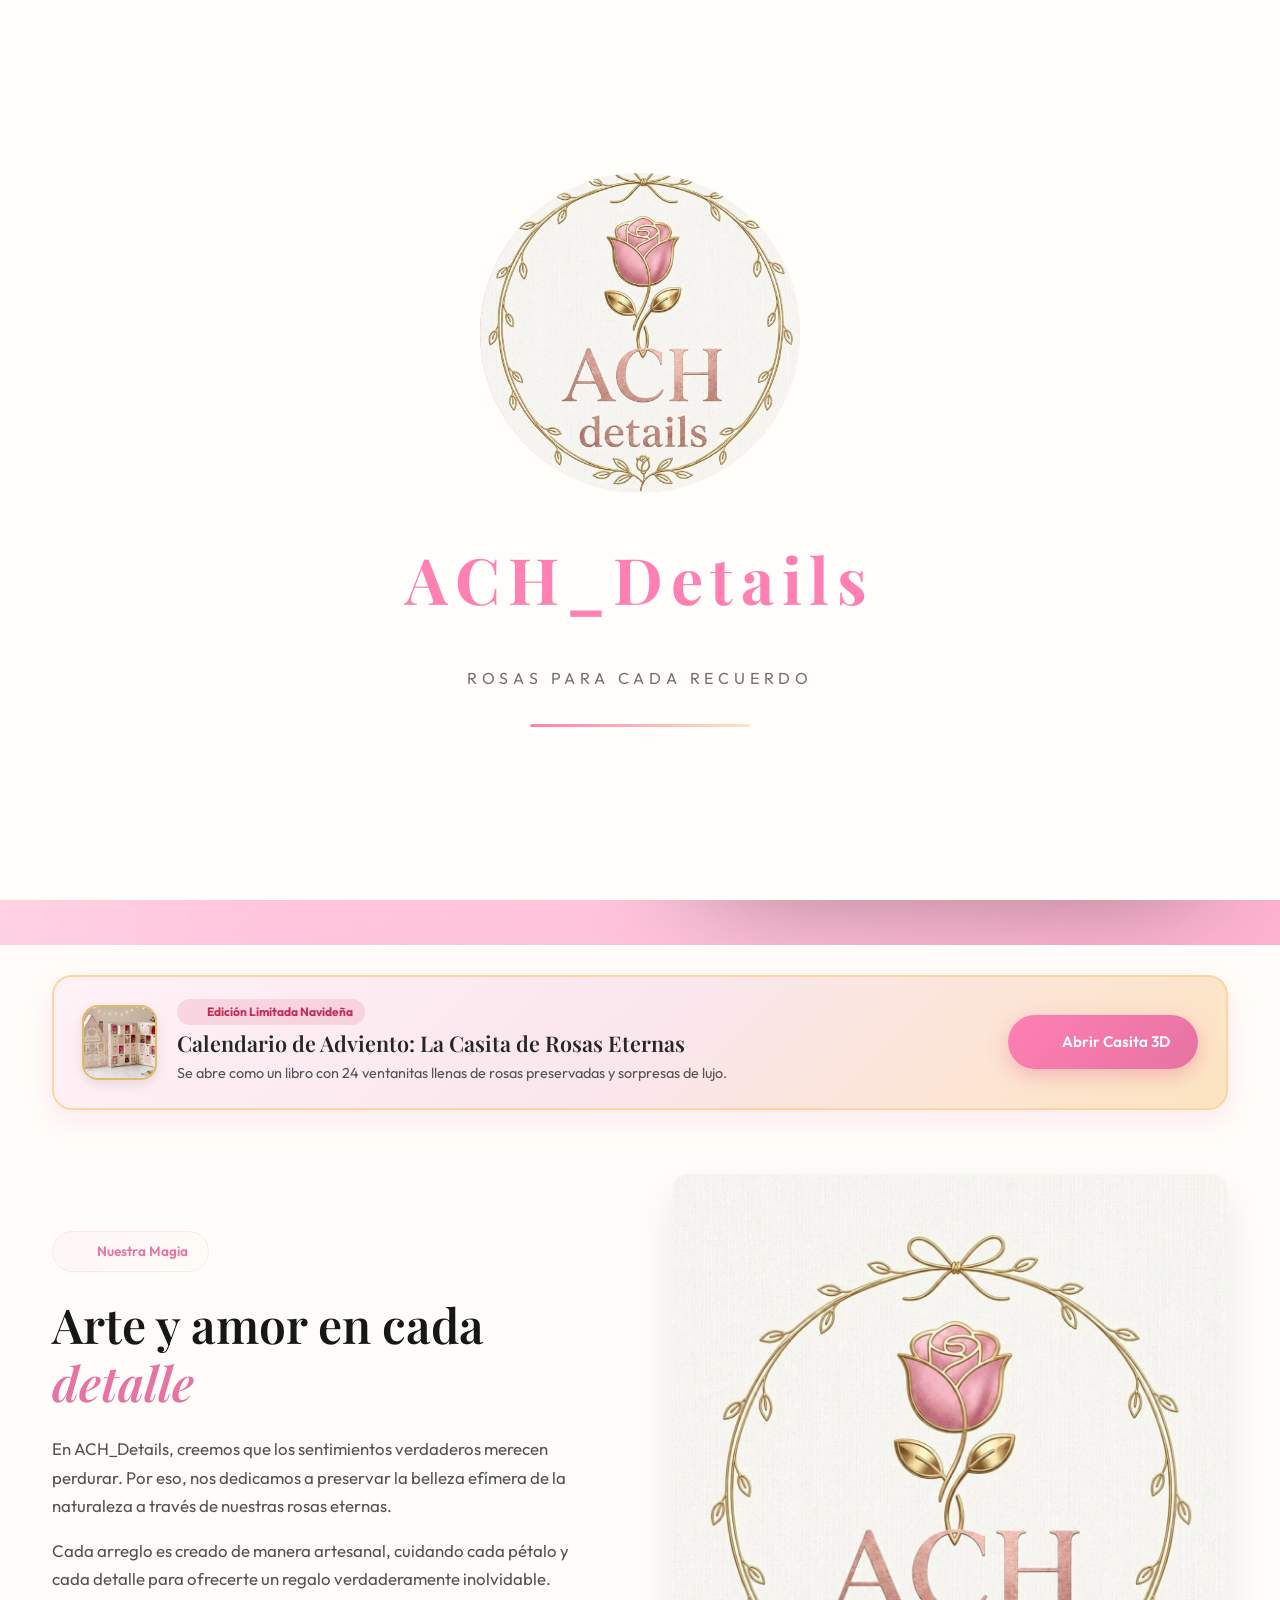
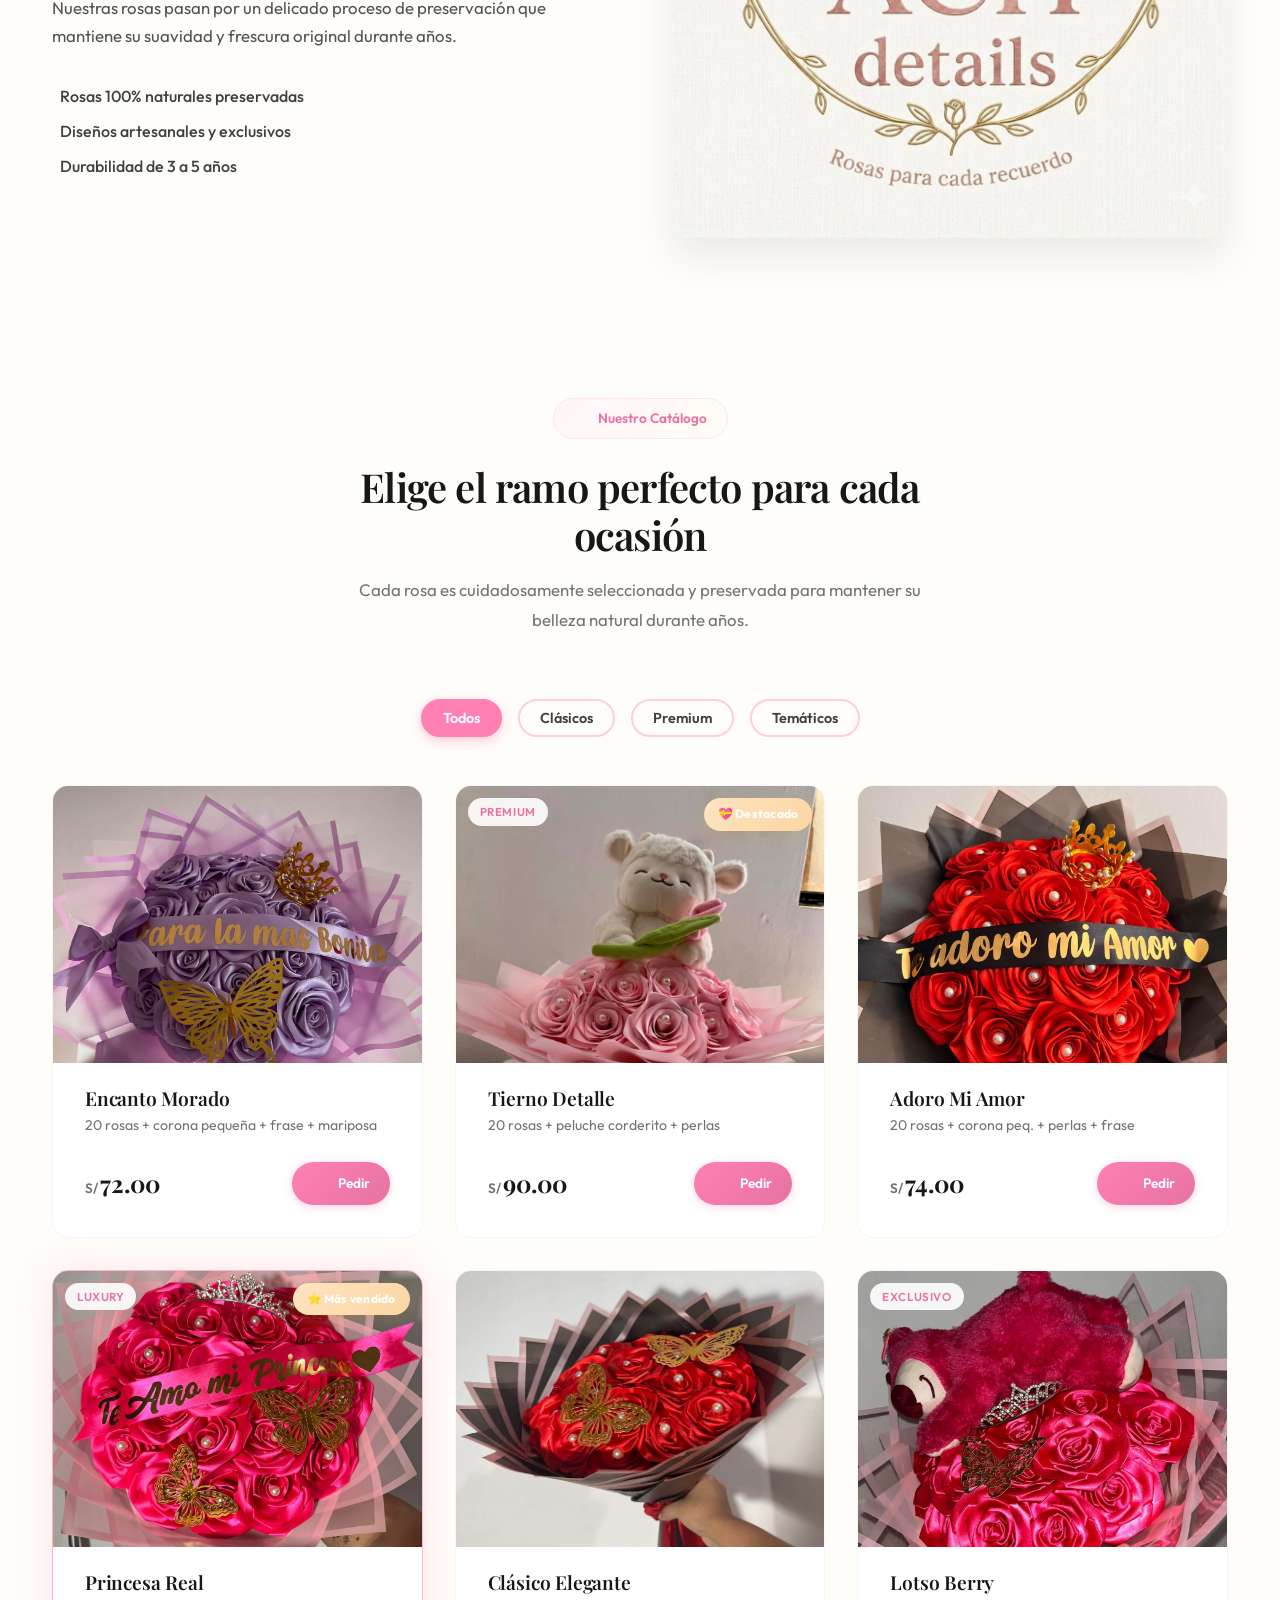
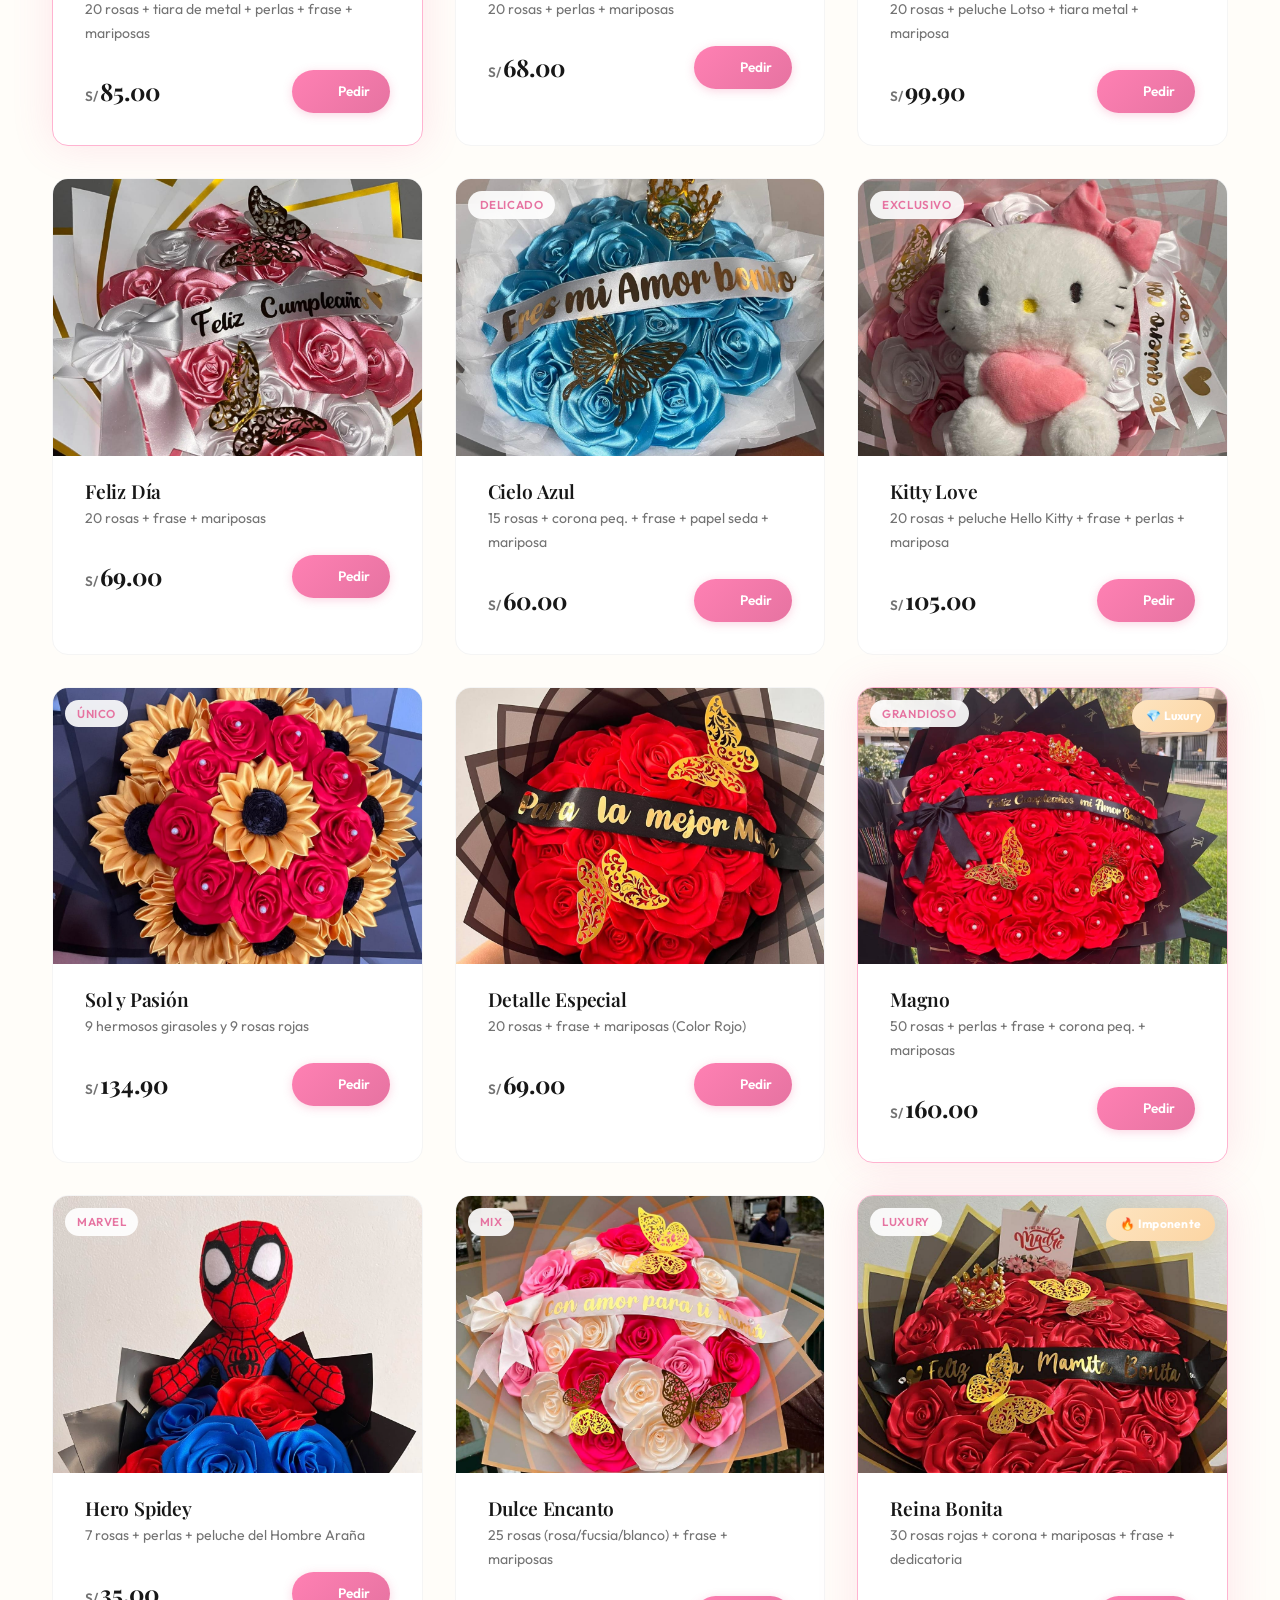
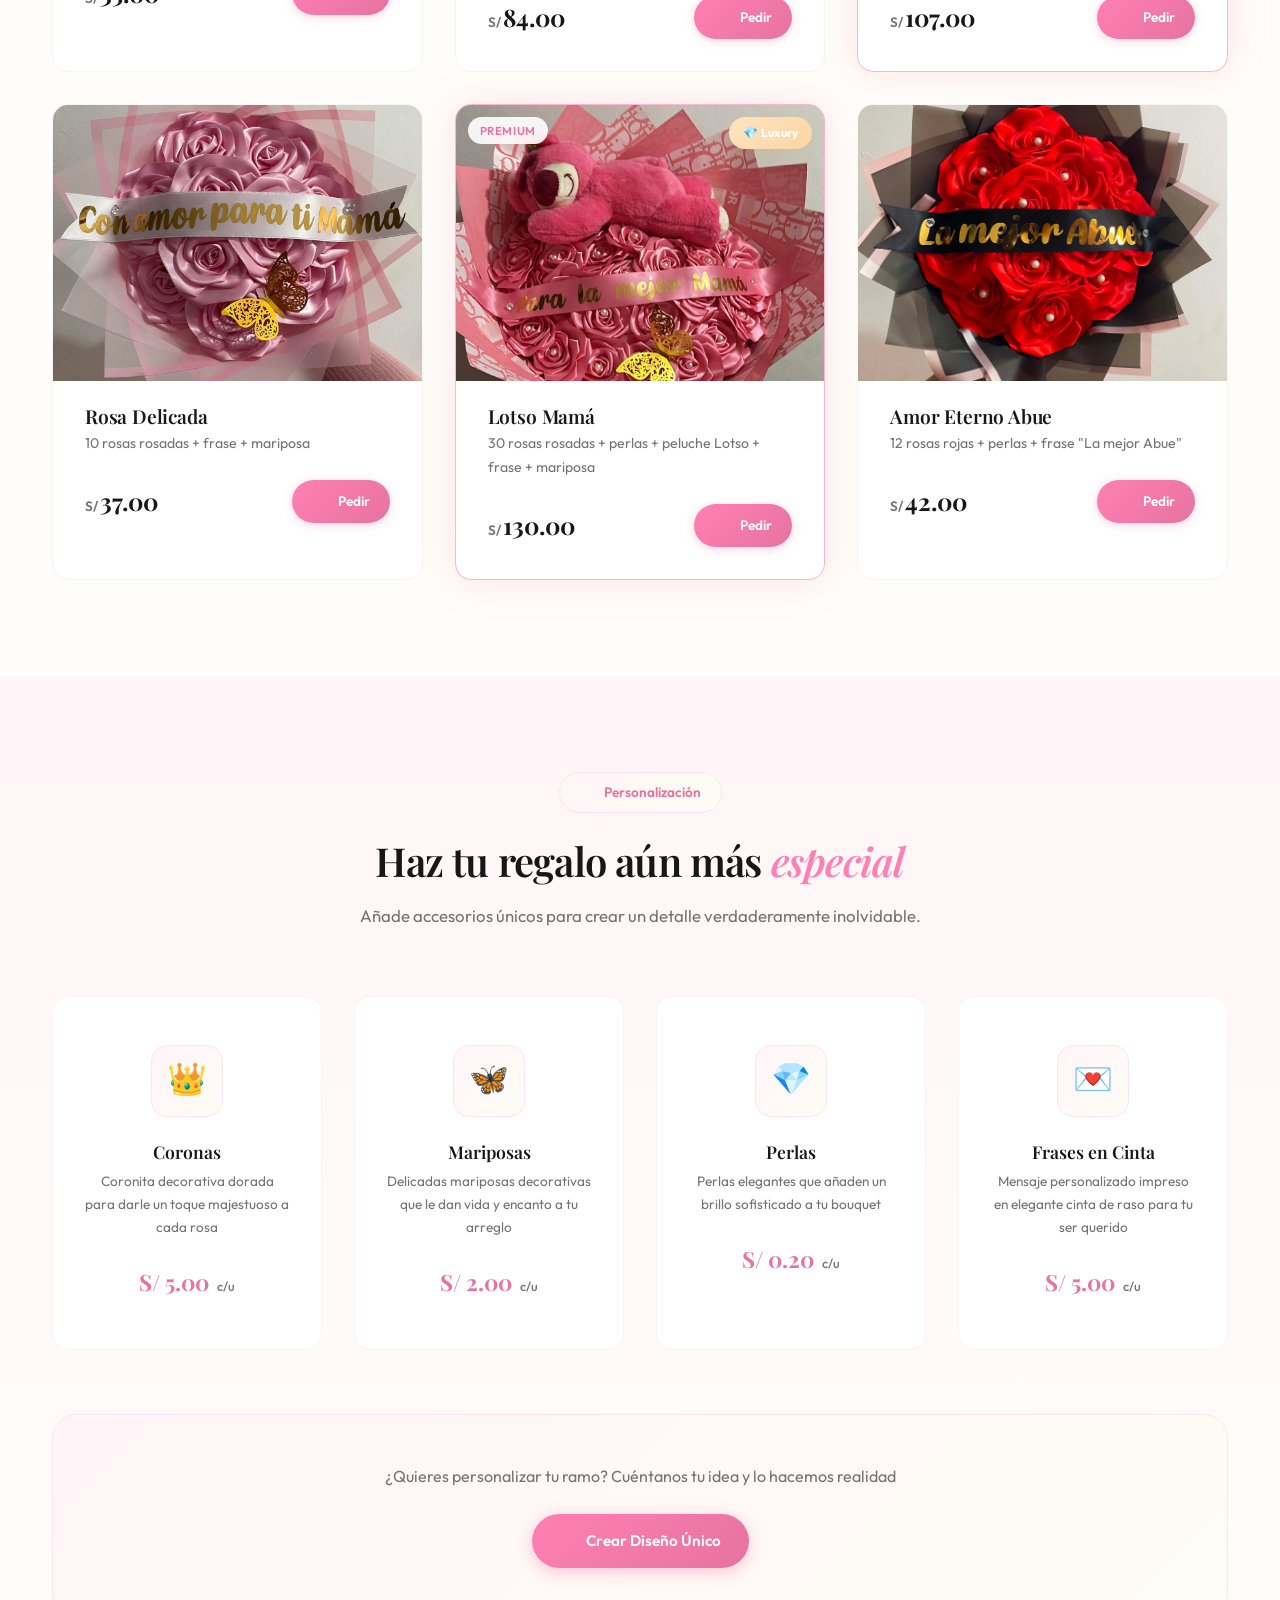
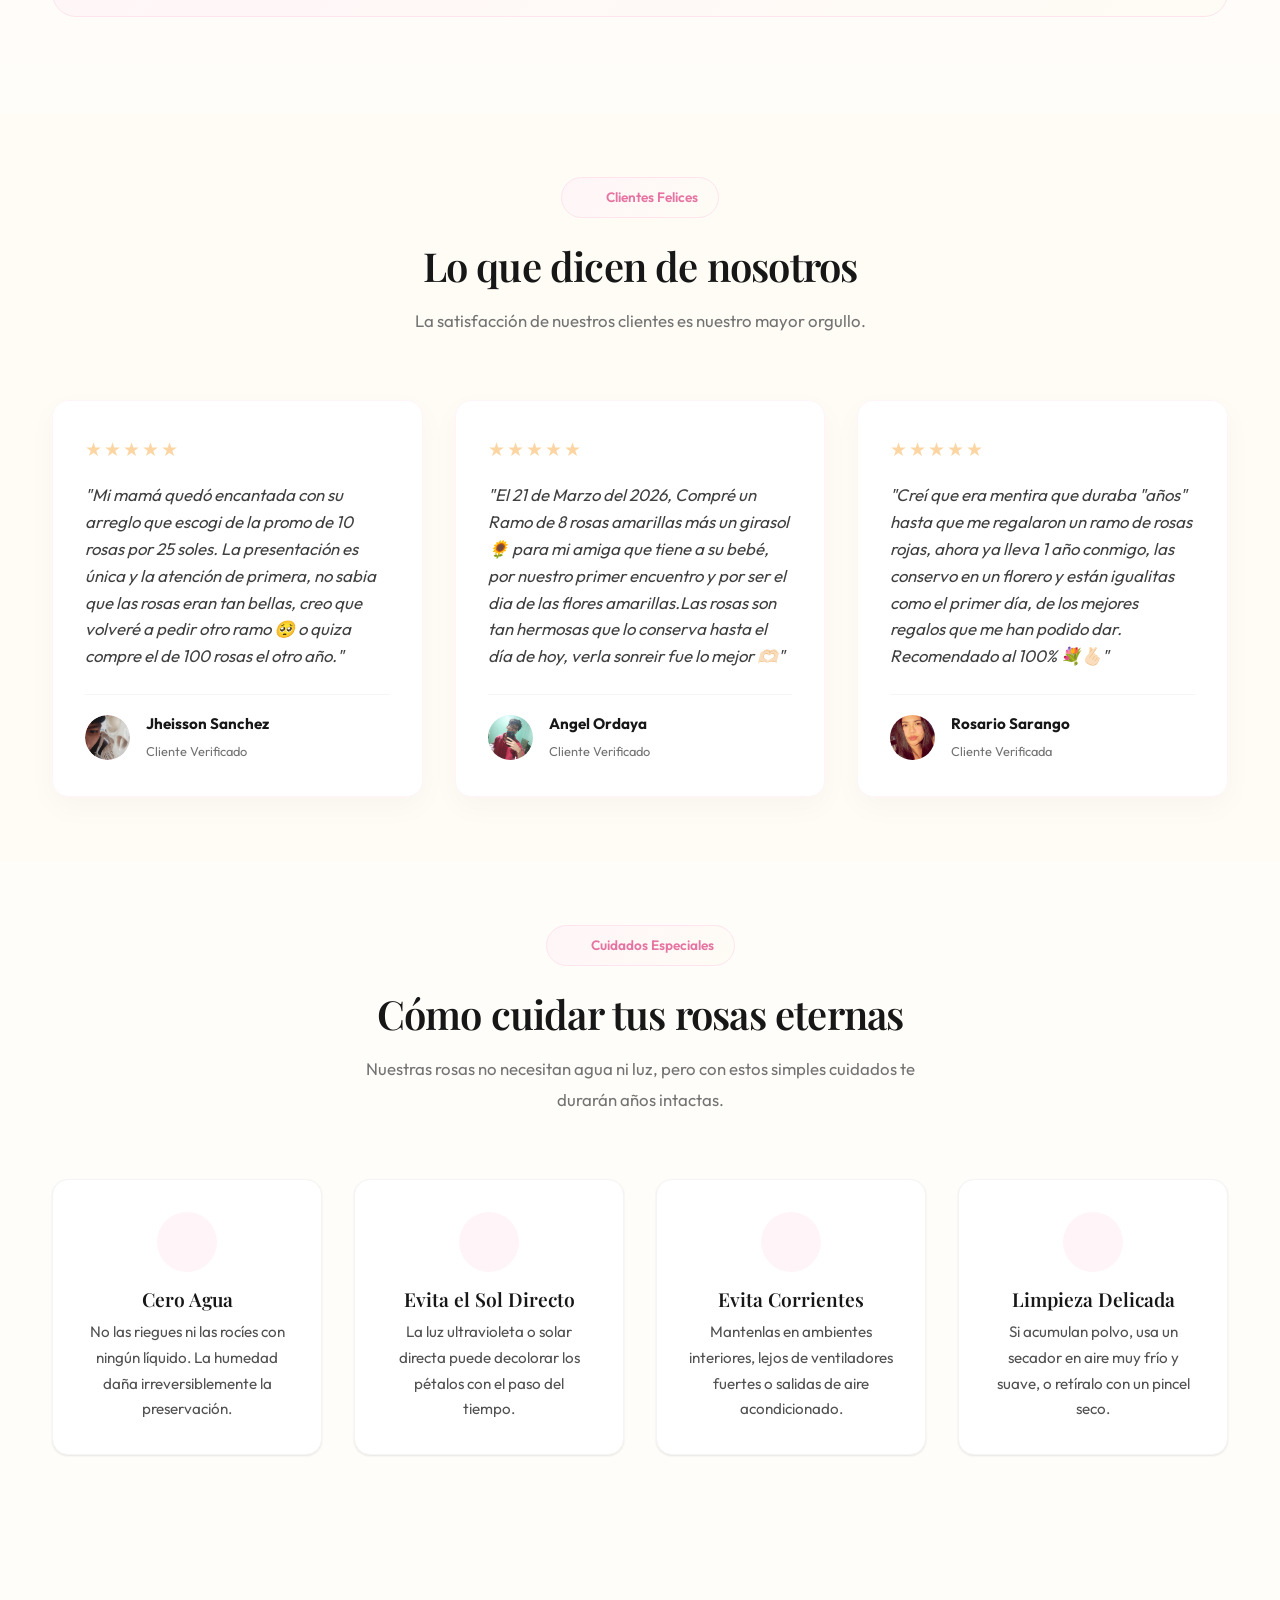
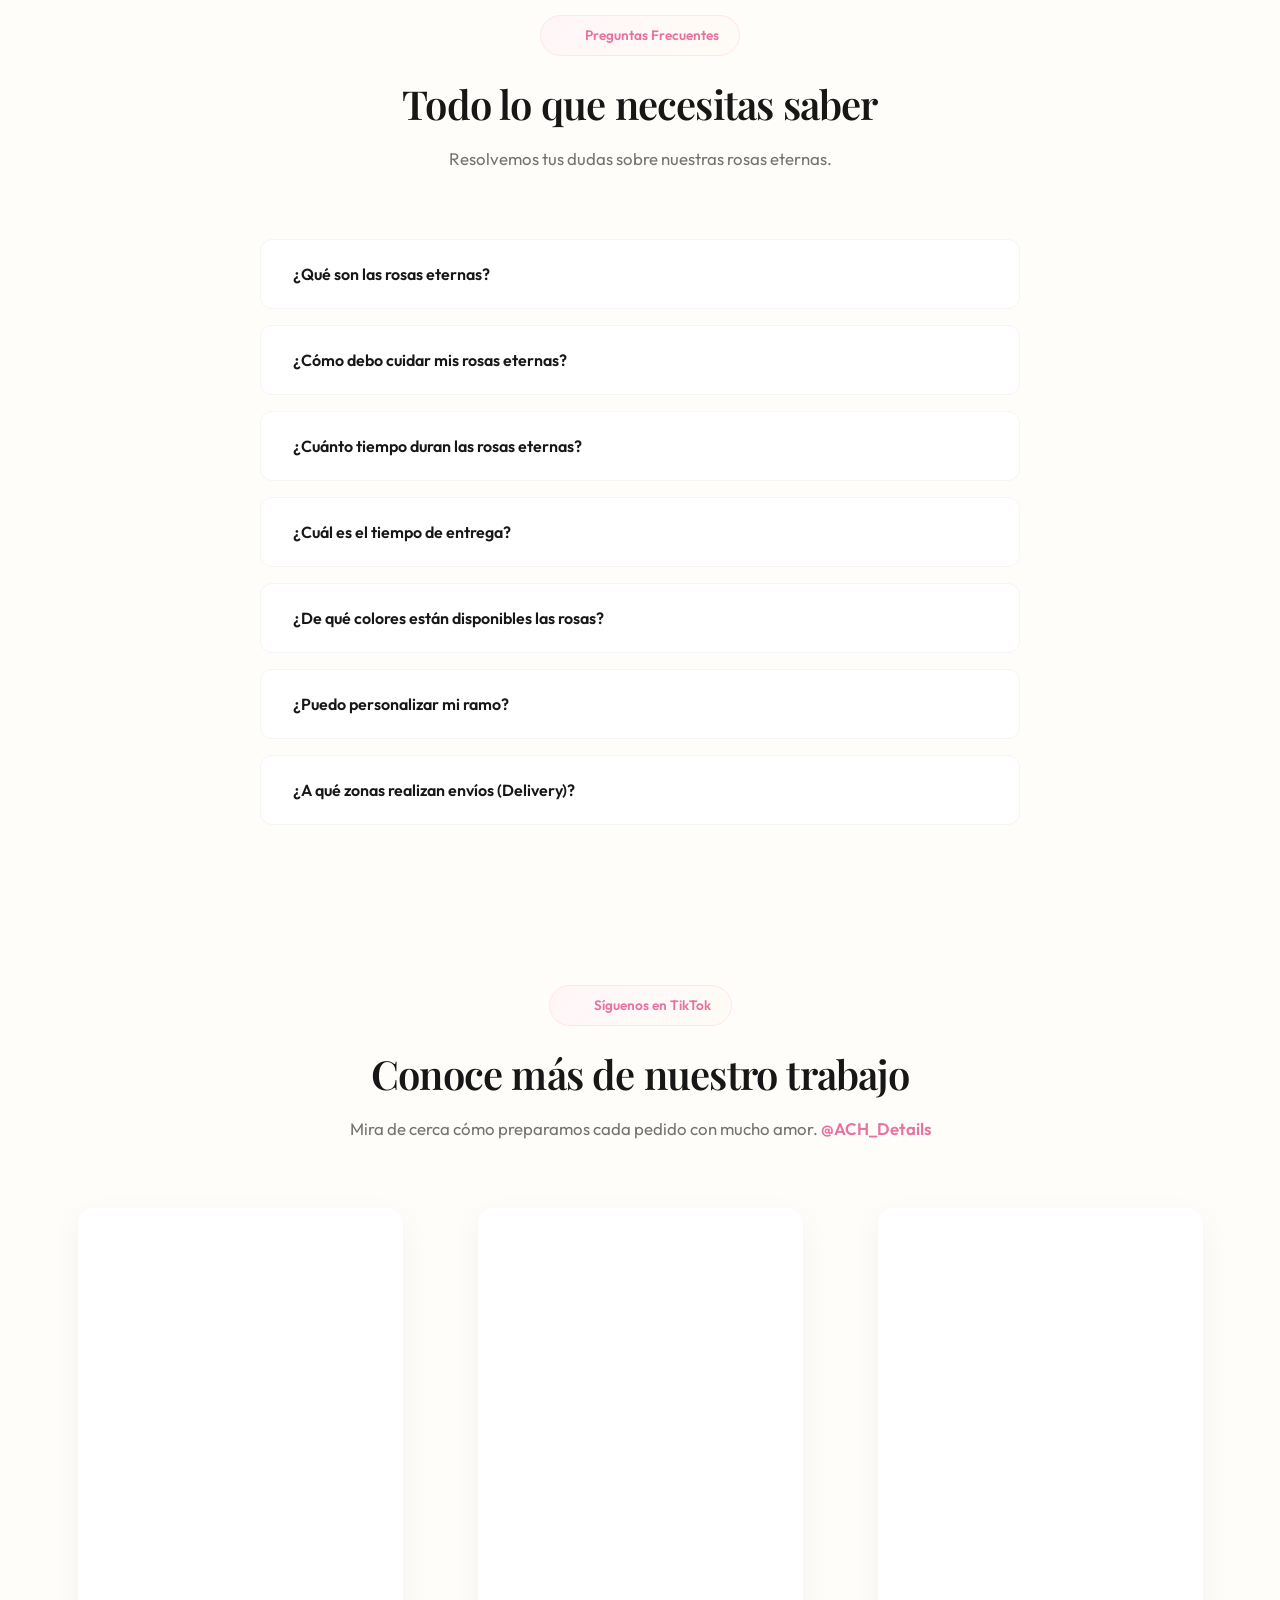
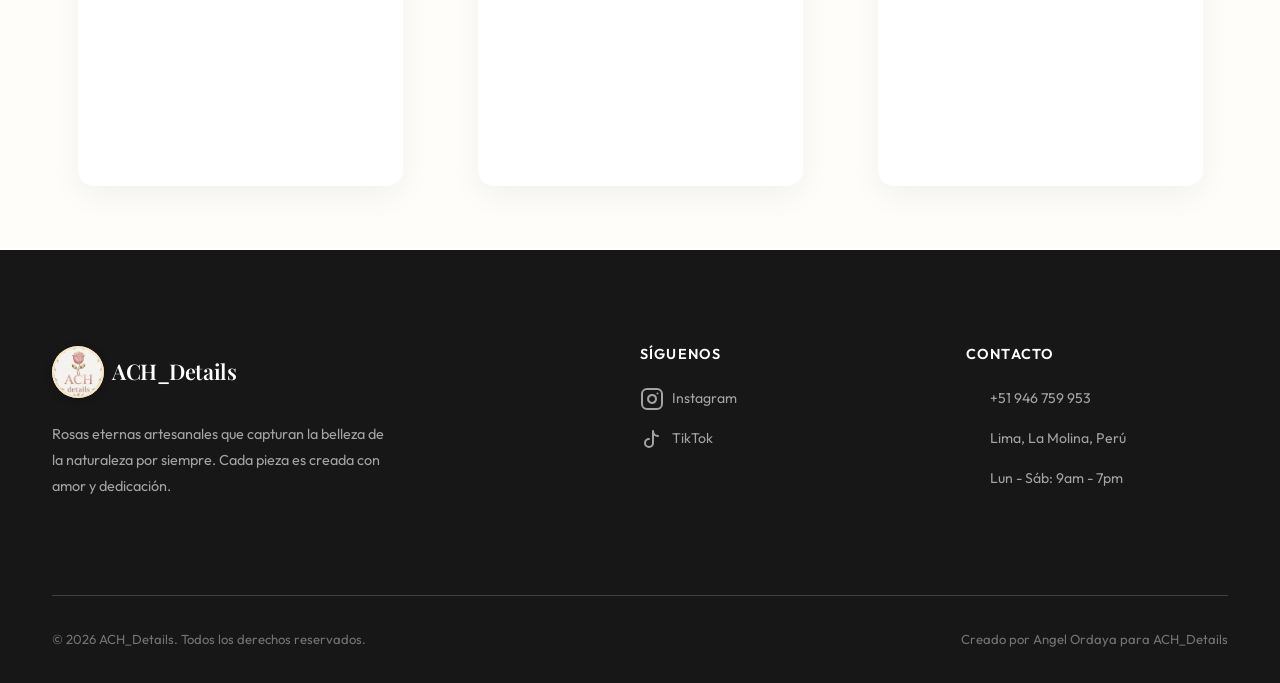
==== commit 2860b956: "feat: agregar Calendario de Adviento interactivo estilo casita-libro" ====
--- a/index.html
+++ b/index.html
@@ -74,8 +74,9 @@
             <ul class="nav-links" id="nav-links">
                 <li><a href="index.html#inicio">Inicio</a></li>
                 <li><a href="index.html#catalogo">Catálogo</a></li>
+                <li><a href="adviento.html" class="nav-link-adviento"><i data-lucide="gift"></i> Calendario Adviento</a></li>
+                <li><a href="madre.html" class="nav-link-special"><i data-lucide="flower-2"></i> Día de la Madre</a></li>
                 <li><a href="padre.html" class="nav-link-father"><i data-lucide="briefcase"></i> Día del Padre</a></li>
-                <li><a href="madre.html" class="nav-link-special"><i data-lucide="flower-2"></i> Día de la Madre</a></li>
                 <li><a href="index.html#personalizacion">Personalización</a></li>
                 <li><a href="index.html#faq">FAQ</a></li>
             </ul>
@@ -150,6 +151,35 @@
             </a>
         </div>
     </header>
+
+    <!-- ========== ADVENT CALENDAR PROMO BANNER ========== -->
+    <section class="adv-promo-banner" style="padding: 30px 20px 0; background: var(--bg-primary);">
+        <div class="container">
+            <div style="background: linear-gradient(135deg, #fff2f6 0%, #fae6ed 50%, #fde4c0 100%); border: 2px solid var(--gold-500); border-radius: 20px; padding: 22px 28px; display: flex; align-items: center; justify-content: space-between; flex-wrap: wrap; gap: 20px; box-shadow: 0 10px 30px rgba(240, 84, 140, 0.12); position: relative; overflow: hidden;">
+                <div style="display: flex; align-items: center; gap: 20px; flex-wrap: wrap;">
+                    <div style="width: 75px; height: 75px; border-radius: 16px; overflow: hidden; border: 2px solid #e5b96a; flex-shrink: 0; box-shadow: 0 4px 12px rgba(0,0,0,0.1);">
+                        <img src="images/advent_calendar_house.jpg" alt="Calendario Adviento" style="width: 100%; height: 100%; object-fit: cover;">
+                    </div>
+                    <div>
+                        <span style="display: inline-flex; align-items: center; gap: 6px; background: rgba(216, 69, 112, 0.15); color: #c42b58; font-size: 0.75rem; font-weight: 700; padding: 3px 12px; border-radius: 20px; margin-bottom: 6px;">
+                            <i data-lucide="sparkles" style="width:12px; height:12px;"></i> Edición Limitada Navideña
+                        </span>
+                        <h3 style="font-family: 'Playfair Display', serif; font-size: 1.35rem; color: #262626; margin: 0 0 4px;">
+                            Calendario de Adviento: La Casita de Rosas Eternas
+                        </h3>
+                        <p style="margin: 0; font-size: 0.9rem; color: #525252;">
+                            Se abre como un libro con 24 ventanitas llenas de rosas preservadas y sorpresas de lujo.
+                        </p>
+                    </div>
+                </div>
+                <div>
+                    <a href="adviento.html" class="btn btn-primary" style="display: inline-flex; align-items: center; gap: 8px; white-space: nowrap; box-shadow: 0 6px 20px rgba(230, 92, 136, 0.35);">
+                        <i data-lucide="gift"></i> Abrir Casita 3D
+                    </a>
+                </div>
+            </div>
+        </div>
+    </section>
 
     <!-- ========== ABOUT SECTION ========== -->
     <section class="about-section" id="nosotros">
--- a/styles.css
+++ b/styles.css
@@ -1164,6 +1164,28 @@
     transform-origin: left;
 }
 
+.nav-links a.nav-link-adviento {
+    background: linear-gradient(135deg, #d84570, #c42b58);
+    color: #ffffff !important;
+    padding: 6px 14px !important;
+    border-radius: 20px;
+    font-weight: 600;
+    display: inline-flex;
+    align-items: center;
+    gap: 6px;
+    box-shadow: 0 4px 15px rgba(216, 69, 112, 0.35);
+    transition: all 0.3s ease;
+}
+
+.nav-links a.nav-link-adviento:hover {
+    transform: translateY(-2px);
+    box-shadow: 0 6px 20px rgba(216, 69, 112, 0.55);
+}
+
+.nav-links a.nav-link-adviento::after {
+    display: none !important;
+}
+
 .nav-toggle {
     display: none;
     flex-direction: column;
